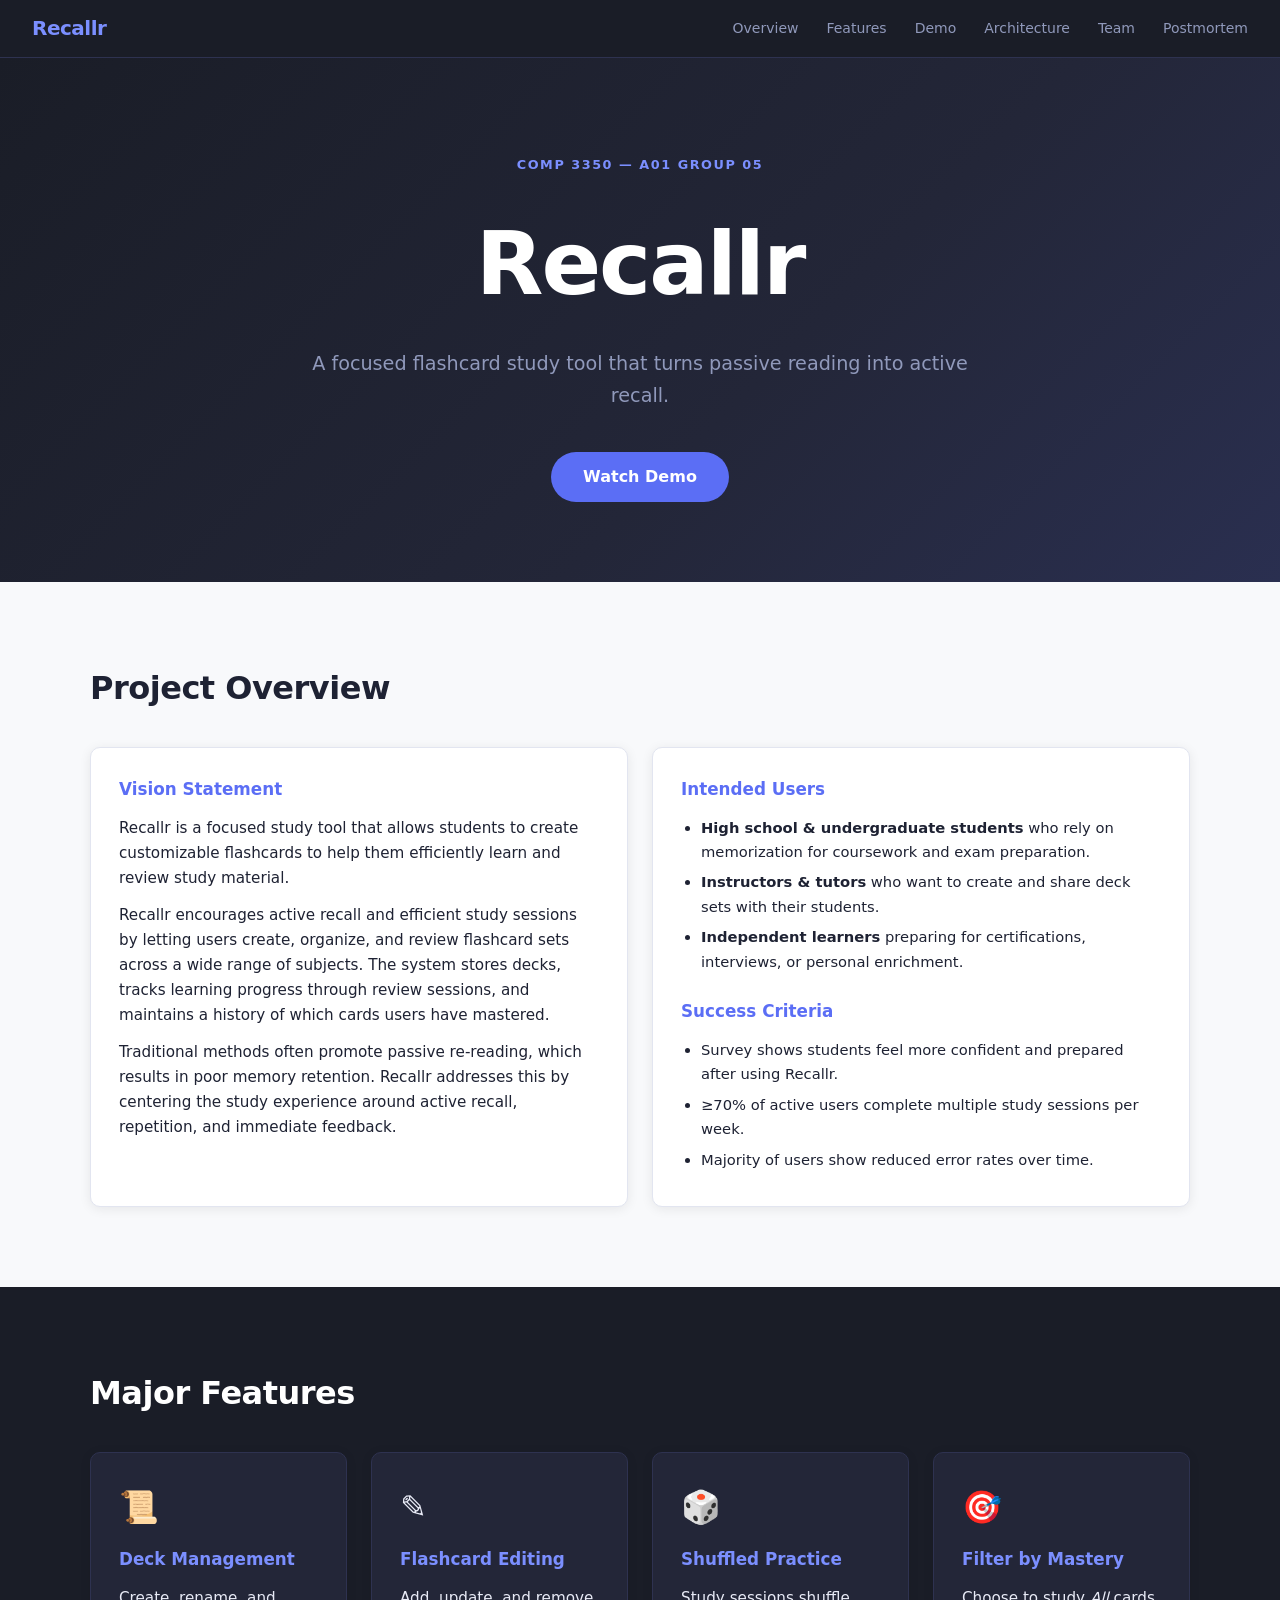
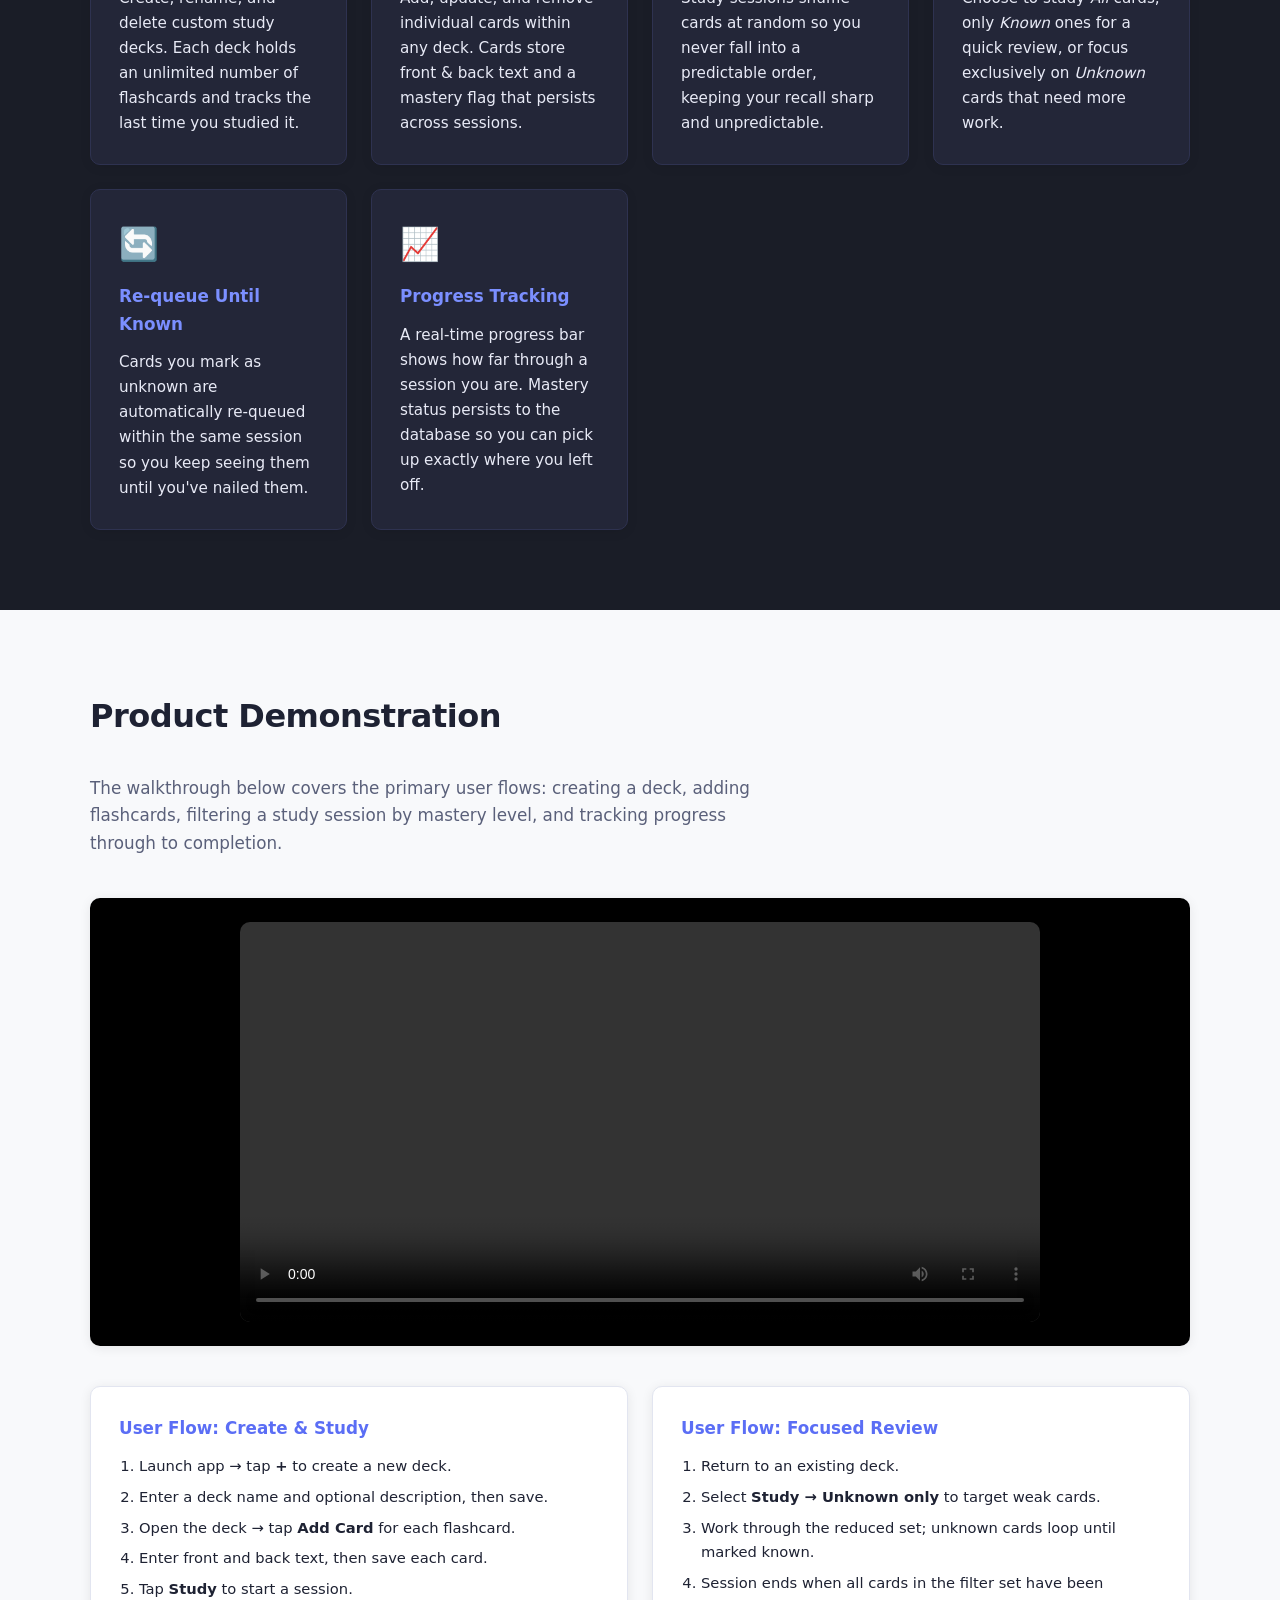
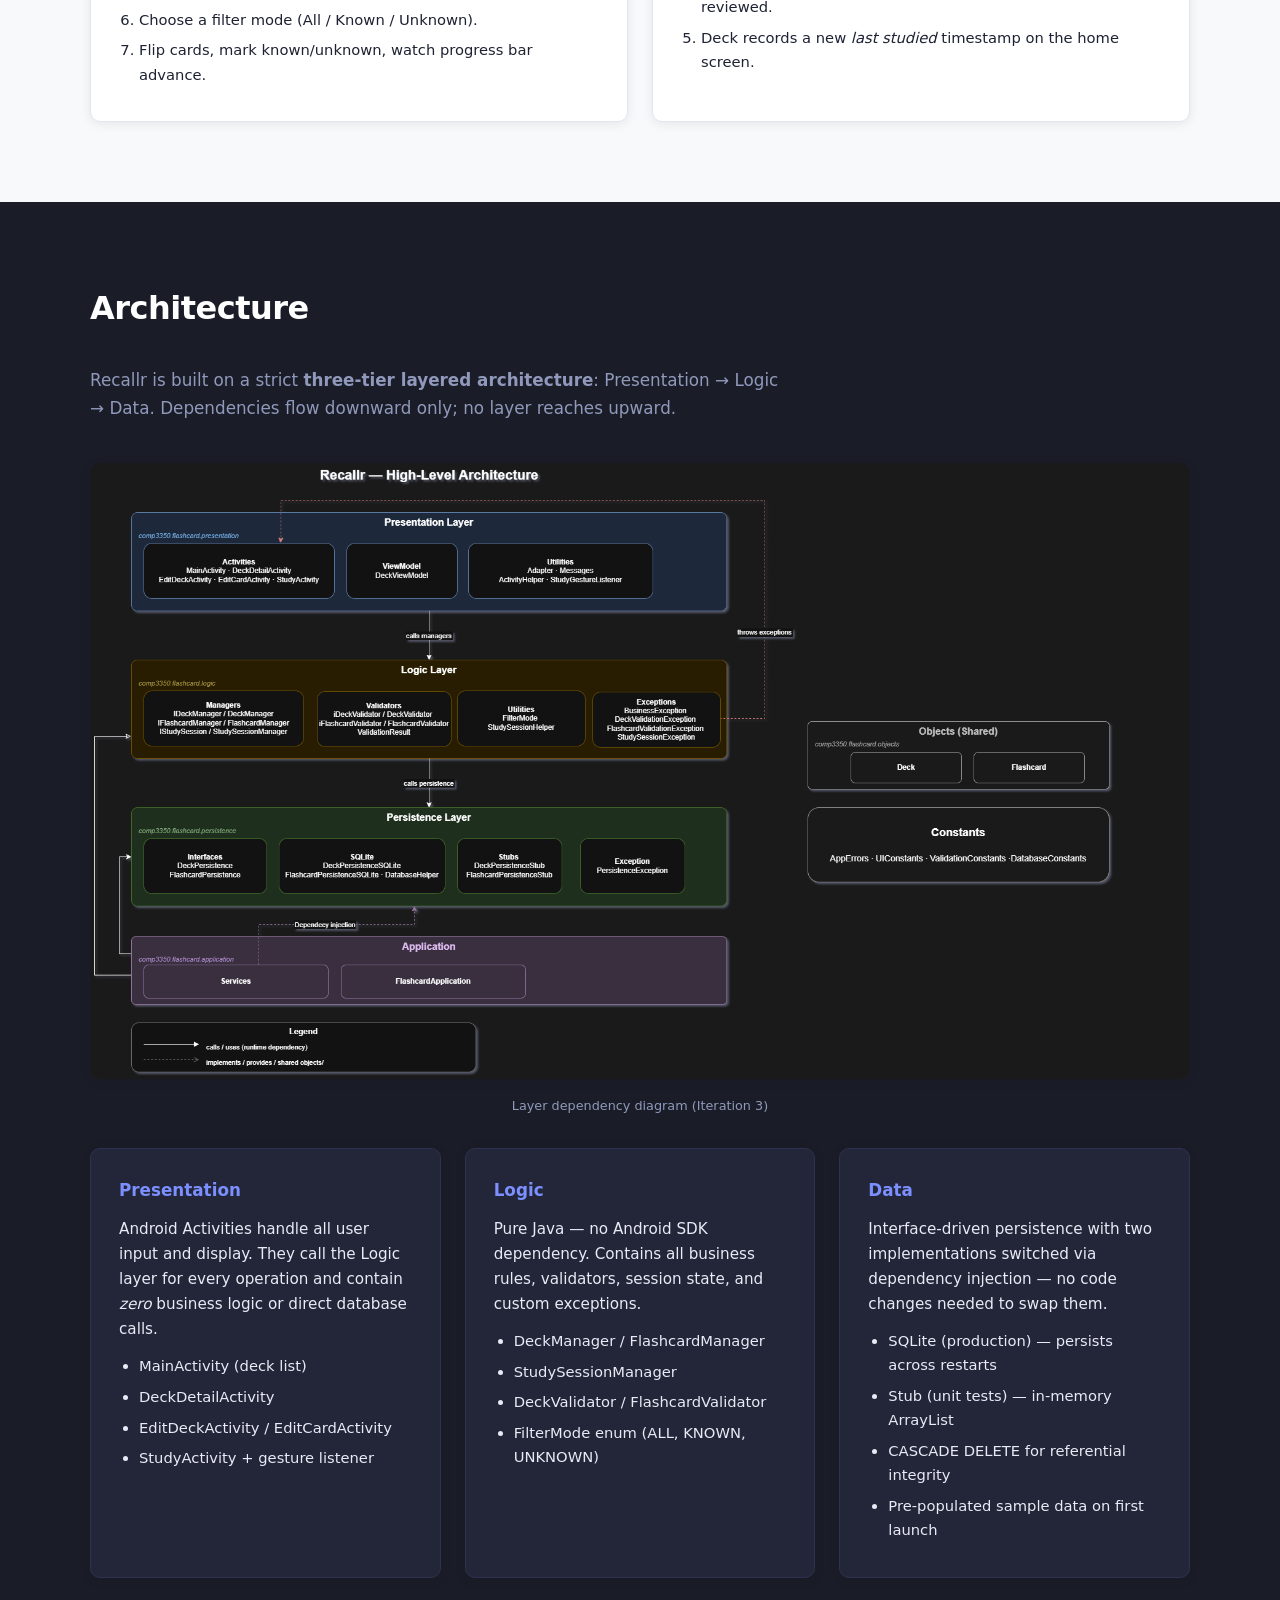
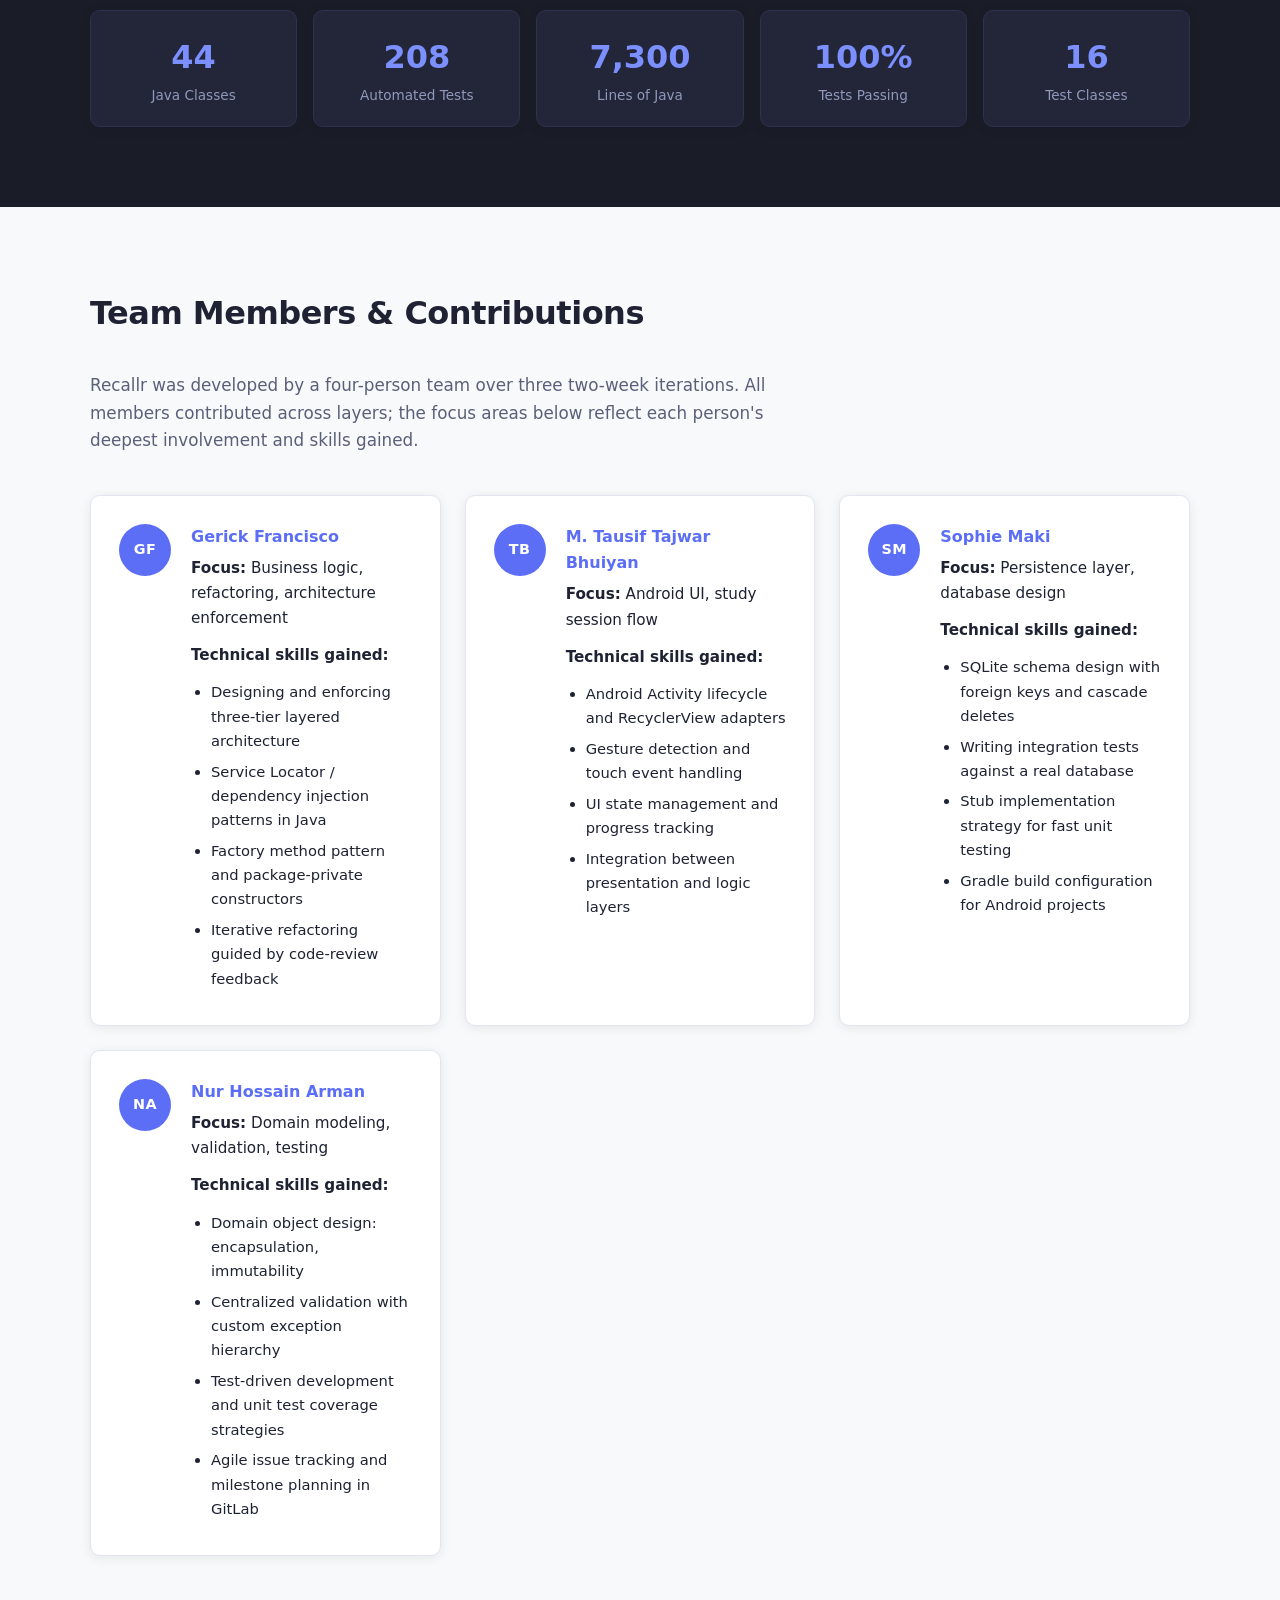
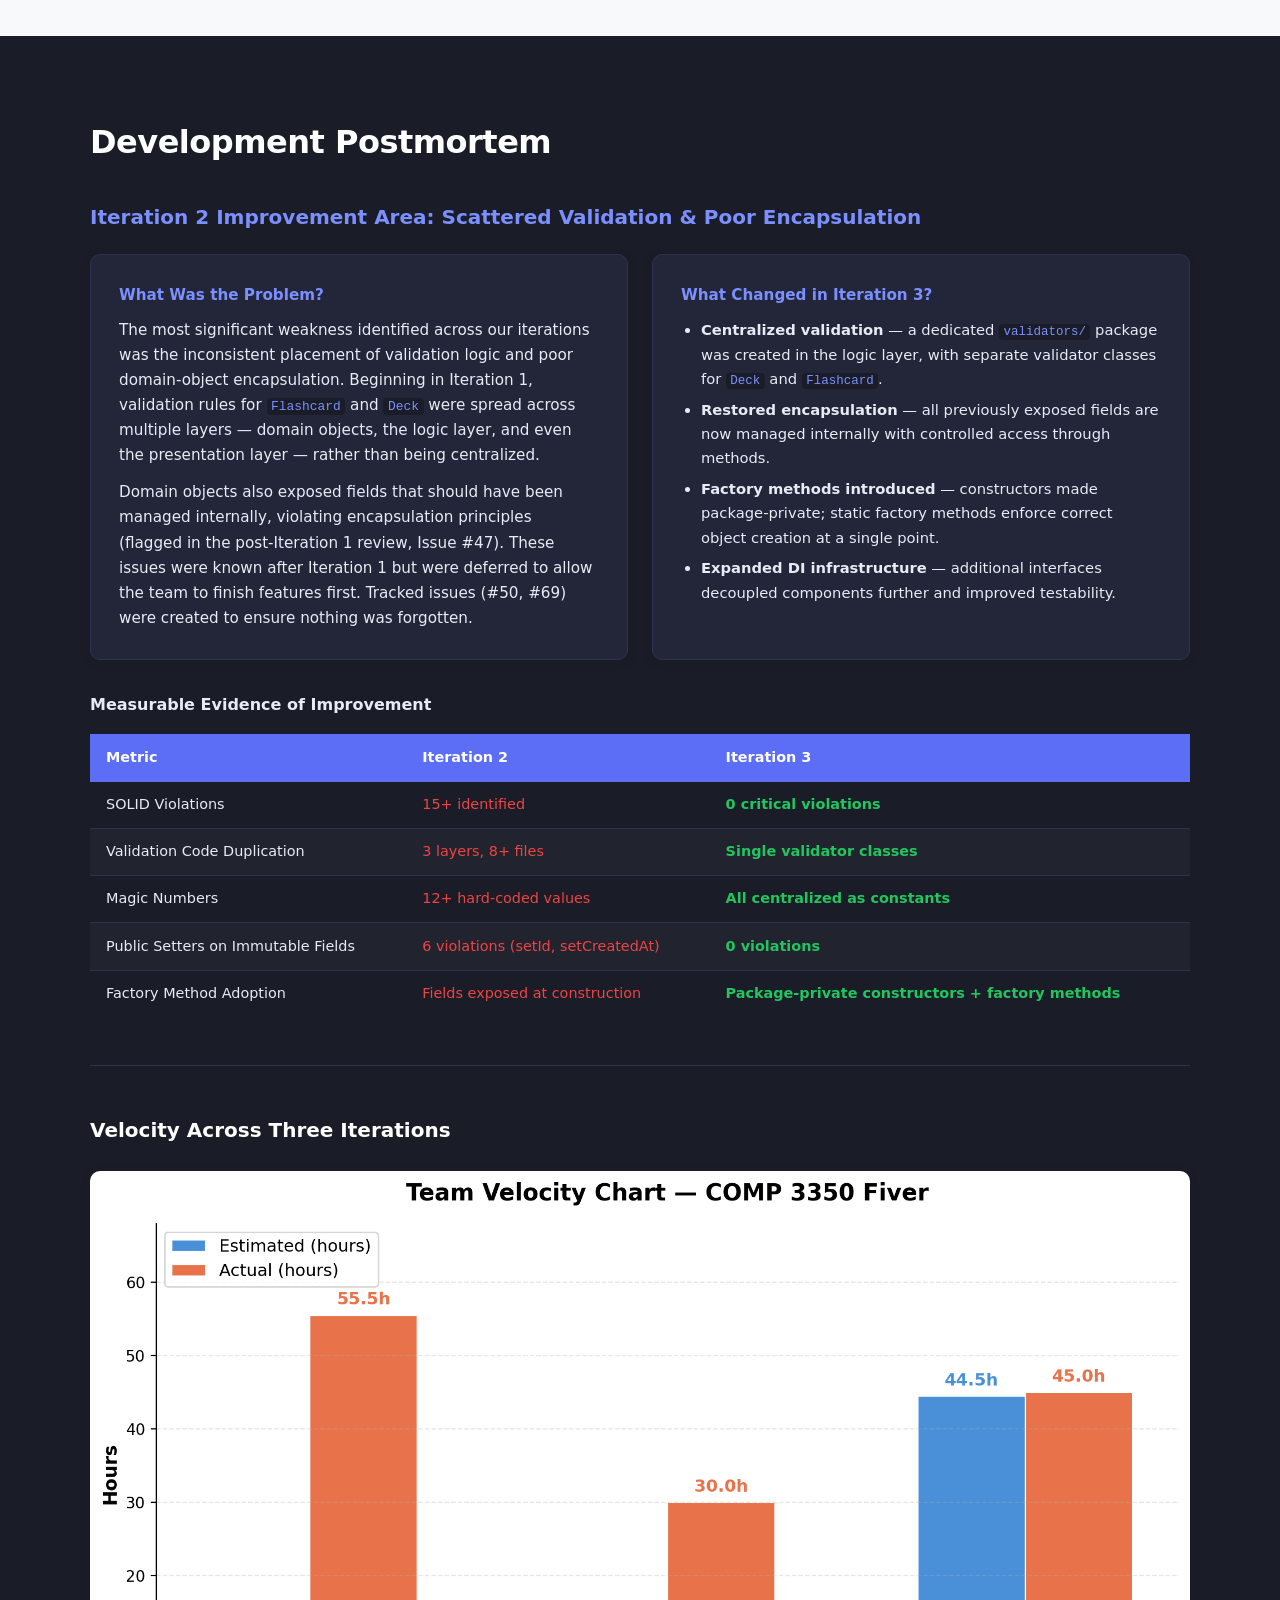
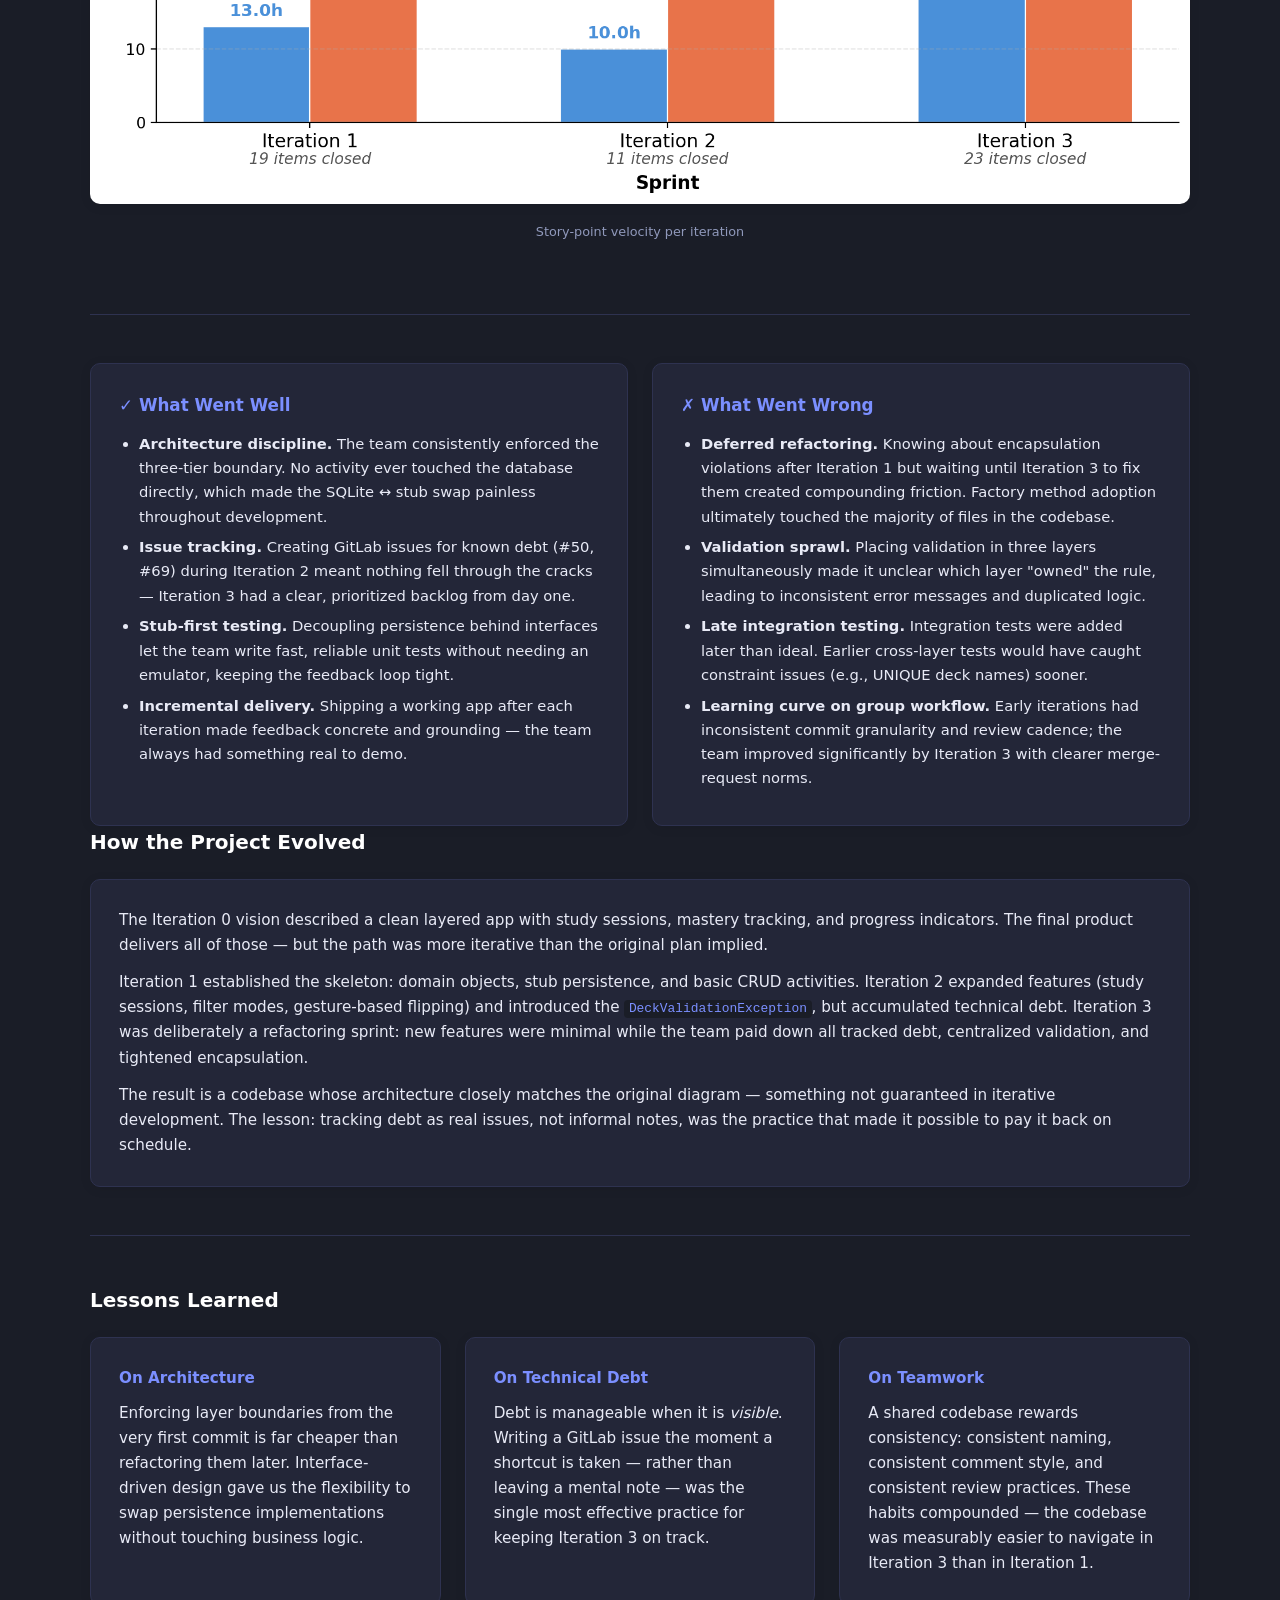
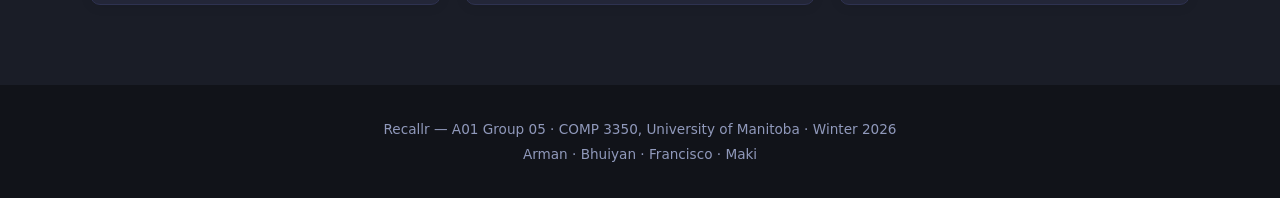
==== website/index.html @ 78853077 "added demo video" ====
<!DOCTYPE html>
<html lang="en">
<head>
  <meta charset="UTF-8" />
  <meta name="viewport" content="width=device-width, initial-scale=1.0" />
  <title>Recallr — Flashcard Study App</title>
  <link rel="stylesheet" href="style.css" />
</head>
<body>

  <!-- ─── Nav ────────────────────────────────────────────────── -->
  <nav class="nav">
    <span class="nav-logo">Recallr</span>
    <ul class="nav-links">
      <li><a href="#overview">Overview</a></li>
      <li><a href="#features">Features</a></li>
      <li><a href="#demo">Demo</a></li>
      <li><a href="#architecture">Architecture</a></li>
      <li><a href="#team">Team</a></li>
      <li><a href="#postmortem">Postmortem</a></li>
    </ul>
  </nav>

  <!-- ─── Hero ─────────────────────────────────────────────────── -->
  <header class="hero">
    <div class="hero-content">
      <p class="hero-tag">COMP 3350 &mdash; A01 Group 05</p>
      <h1>Recallr</h1>
      <p class="hero-sub">A focused flashcard study tool that turns passive reading into active recall.</p>
      <a href="#demo" class="btn">Watch Demo</a>
    </div>
  </header>

  <!-- ─── Overview ─────────────────────────────────────────────── -->
  <section id="overview" class="section section-light">
    <div class="container">
      <h2>Project Overview</h2>

      <div class="card-grid two-col">
        <div class="card">
          <h3>Vision Statement</h3>
          <p>
            Recallr is a focused study tool that allows students to create customizable
            flashcards to help them efficiently learn and review study material.
          </p>
          <p>
            Recallr encourages active recall and efficient study sessions by letting users
            create, organize, and review flashcard sets across a wide range of subjects.
            The system stores decks, tracks learning progress through review sessions, and
            maintains a history of which cards users have mastered.
          </p>
          <p>
            Traditional methods often promote passive re-reading, which results in poor
            memory retention. Recallr addresses this by centering the study experience
            around active recall, repetition, and immediate feedback.
          </p>
        </div>

        <div class="card">
          <h3>Intended Users</h3>
          <ul class="styled-list">
            <li>
              <strong>High school &amp; undergraduate students</strong> who rely on
              memorization for coursework and exam preparation.
            </li>
            <li>
              <strong>Instructors &amp; tutors</strong> who want to create and share
              deck sets with their students.
            </li>
            <li>
              <strong>Independent learners</strong> preparing for certifications,
              interviews, or personal enrichment.
            </li>
          </ul>
          <h3 style="margin-top:1.5rem;">Success Criteria</h3>
          <ul class="styled-list">
            <li>Survey shows students feel more confident and prepared after using Recallr.</li>
            <li>&ge;70% of active users complete multiple study sessions per week.</li>
            <li>Majority of users show reduced error rates over time.</li>
          </ul>
        </div>
      </div>
    </div>
  </section>

  <!-- ─── Features ─────────────────────────────────────────────── -->
  <section id="features" class="section section-dark">
    <div class="container">
      <h2>Major Features</h2>
      <div class="card-grid three-col">

        <div class="card">
          <div class="feature-icon">&#128220;</div>
          <h3>Deck Management</h3>
          <p>Create, rename, and delete custom study decks. Each deck holds an unlimited number of flashcards and tracks the last time you studied it.</p>
        </div>

        <div class="card">
          <div class="feature-icon">&#9998;</div>
          <h3>Flashcard Editing</h3>
          <p>Add, update, and remove individual cards within any deck. Cards store front &amp; back text and a mastery flag that persists across sessions.</p>
        </div>

        <div class="card">
          <div class="feature-icon">&#127922;</div>
          <h3>Shuffled Practice</h3>
          <p>Study sessions shuffle cards at random so you never fall into a predictable order, keeping your recall sharp and unpredictable.</p>
        </div>

        <div class="card">
          <div class="feature-icon">&#127919;</div>
          <h3>Filter by Mastery</h3>
          <p>Choose to study <em>All</em> cards, only <em>Known</em> ones for a quick review, or focus exclusively on <em>Unknown</em> cards that need more work.</p>
        </div>

        <div class="card">
          <div class="feature-icon">&#128260;</div>
          <h3>Re-queue Until Known</h3>
          <p>Cards you mark as unknown are automatically re-queued within the same session so you keep seeing them until you've nailed them.</p>
        </div>

        <div class="card">
          <div class="feature-icon">&#128200;</div>
          <h3>Progress Tracking</h3>
          <p>A real-time progress bar shows how far through a session you are. Mastery status persists to the database so you can pick up exactly where you left off.</p>
        </div>

      </div>
    </div>
  </section>

  <!-- ─── Demo ──────────────────────────────────────────────────── -->
  <section id="demo" class="section section-light">
    <div class="container">
      <h2>Product Demonstration</h2>
      <p class="section-intro">
        The walkthrough below covers the primary user flows: creating a deck, adding
        flashcards, filtering a study session by mastery level, and tracking progress
        through to completion.
      </p>

      <div class="demo-embed">
        <video controls width="100%" style="border-radius: 10px; max-width: 800px;">
          <source src="assets/demo.mov" type="video/mp4" />
          <p>Your browser doesn't support embedded video.
             <a href="assets/demo.mov">Download the demo video.</a>
          </p>
        </video>
      </div>

      <div class="card-grid two-col" style="margin-top: 2.5rem;">
        <div class="card">
          <h3>User Flow: Create &amp; Study</h3>
          <ol class="styled-list ordered">
            <li>Launch app &rarr; tap <strong>+</strong> to create a new deck.</li>
            <li>Enter a deck name and optional description, then save.</li>
            <li>Open the deck &rarr; tap <strong>Add Card</strong> for each flashcard.</li>
            <li>Enter front and back text, then save each card.</li>
            <li>Tap <strong>Study</strong> to start a session.</li>
            <li>Choose a filter mode (All / Known / Unknown).</li>
            <li>Flip cards, mark known/unknown, watch progress bar advance.</li>
          </ol>
        </div>
        <div class="card">
          <h3>User Flow: Focused Review</h3>
          <ol class="styled-list ordered">
            <li>Return to an existing deck.</li>
            <li>Select <strong>Study &rarr; Unknown only</strong> to target weak cards.</li>
            <li>Work through the reduced set; unknown cards loop until marked known.</li>
            <li>Session ends when all cards in the filter set have been reviewed.</li>
            <li>Deck records a new <em>last studied</em> timestamp on the home screen.</li>
          </ol>
        </div>
      </div>
    </div>
  </section>

  <!-- ─── Architecture ─────────────────────────────────────────── -->
  <section id="architecture" class="section section-dark">
    <div class="container">
      <h2>Architecture</h2>
      <p class="section-intro">
        Recallr is built on a strict <strong>three-tier layered architecture</strong>:
        Presentation &rarr; Logic &rarr; Data. Dependencies flow downward only; no layer
        reaches upward.
      </p>

      <div class="arch-diagram">
        <img src="../Documents/i3-diagram.png" alt="Layer dependency diagram for Iteration 3" />
        <p class="caption">Layer dependency diagram (Iteration 3)</p>
      </div>

      <div class="card-grid three-col" style="margin-top: 2rem;">
        <div class="card">
          <h3>Presentation</h3>
          <p>Android Activities handle all user input and display. They call the Logic layer for every operation and contain <em>zero</em> business logic or direct database calls.</p>
          <ul class="styled-list">
            <li>MainActivity (deck list)</li>
            <li>DeckDetailActivity</li>
            <li>EditDeckActivity / EditCardActivity</li>
            <li>StudyActivity + gesture listener</li>
          </ul>
        </div>
        <div class="card">
          <h3>Logic</h3>
          <p>Pure Java — no Android SDK dependency. Contains all business rules, validators, session state, and custom exceptions.</p>
          <ul class="styled-list">
            <li>DeckManager / FlashcardManager</li>
            <li>StudySessionManager</li>
            <li>DeckValidator / FlashcardValidator</li>
            <li>FilterMode enum (ALL, KNOWN, UNKNOWN)</li>
          </ul>
        </div>
        <div class="card">
          <h3>Data</h3>
          <p>Interface-driven persistence with two implementations switched via dependency injection — no code changes needed to swap them.</p>
          <ul class="styled-list">
            <li>SQLite (production) — persists across restarts</li>
            <li>Stub (unit tests) — in-memory ArrayList</li>
            <li>CASCADE DELETE for referential integrity</li>
            <li>Pre-populated sample data on first launch</li>
          </ul>
        </div>
      </div>

      <div class="card-grid" style="grid-template-columns: repeat(auto-fit, minmax(180px, 1fr)); margin-top: 2rem; gap: 1rem;">
        <div class="card" style="text-align:center; padding: 1.25rem;">
          <div style="font-size:2rem; font-weight:800; color:var(--accent-light);">44</div>
          <div style="font-size:.85rem; color:var(--text-muted-dark);">Java Classes</div>
        </div>
        <div class="card" style="text-align:center; padding: 1.25rem;">
          <div style="font-size:2rem; font-weight:800; color:var(--accent-light);">208</div>
          <div style="font-size:.85rem; color:var(--text-muted-dark);">Automated Tests</div>
        </div>
        <div class="card" style="text-align:center; padding: 1.25rem;">
          <div style="font-size:2rem; font-weight:800; color:var(--accent-light);">7,300</div>
          <div style="font-size:.85rem; color:var(--text-muted-dark);">Lines of Java</div>
        </div>
        <div class="card" style="text-align:center; padding: 1.25rem;">
          <div style="font-size:2rem; font-weight:800; color:var(--accent-light);">100%</div>
          <div style="font-size:.85rem; color:var(--text-muted-dark);">Tests Passing</div>
        </div>
        <div class="card" style="text-align:center; padding: 1.25rem;">
          <div style="font-size:2rem; font-weight:800; color:var(--accent-light);">16</div>
          <div style="font-size:.85rem; color:var(--text-muted-dark);">Test Classes</div>
        </div>
      </div>
    </div>
  </section>

  <!-- ─── Team ──────────────────────────────────────────────────── -->
  <section id="team" class="section section-light">
    <div class="container">
      <h2>Team Members &amp; Contributions</h2>
      <p class="section-intro">
        Recallr was developed by a four-person team over three two-week iterations.
        All members contributed across layers; the focus areas below reflect each
        person's deepest involvement and skills gained.
      </p>

      <div class="card-grid two-col">

        <div class="card team-card">
          <div class="team-avatar">GF</div>
          <div class="team-info">
            <h3>Gerick Francisco</h3>
            <p><strong>Focus:</strong> Business logic, refactoring, architecture enforcement</p>
            <p><strong>Technical skills gained:</strong></p>
            <ul class="styled-list">
              <li>Designing and enforcing three-tier layered architecture</li>
              <li>Service Locator / dependency injection patterns in Java</li>
              <li>Factory method pattern and package-private constructors</li>
              <li>Iterative refactoring guided by code-review feedback</li>
            </ul>
          </div>
        </div>

        <div class="card team-card">
          <div class="team-avatar">TB</div>
          <div class="team-info">
            <h3>M. Tausif Tajwar Bhuiyan</h3>
            <p><strong>Focus:</strong> Android UI, study session flow</p>
            <p><strong>Technical skills gained:</strong></p>
            <ul class="styled-list">
              <li>Android Activity lifecycle and RecyclerView adapters</li>
              <li>Gesture detection and touch event handling</li>
              <li>UI state management and progress tracking</li>
              <li>Integration between presentation and logic layers</li>
            </ul>
          </div>
        </div>

        <div class="card team-card">
          <div class="team-avatar">SM</div>
          <div class="team-info">
            <h3>Sophie Maki</h3>
            <p><strong>Focus:</strong> Persistence layer, database design</p>
            <p><strong>Technical skills gained:</strong></p>
            <ul class="styled-list">
              <li>SQLite schema design with foreign keys and cascade deletes</li>
              <li>Writing integration tests against a real database</li>
              <li>Stub implementation strategy for fast unit testing</li>
              <li>Gradle build configuration for Android projects</li>
            </ul>
          </div>
        </div>

        <div class="card team-card">
          <div class="team-avatar">NA</div>
          <div class="team-info">
            <h3>Nur Hossain Arman</h3>
            <p><strong>Focus:</strong> Domain modeling, validation, testing</p>
            <p><strong>Technical skills gained:</strong></p>
            <ul class="styled-list">
              <li>Domain object design: encapsulation, immutability</li>
              <li>Centralized validation with custom exception hierarchy</li>
              <li>Test-driven development and unit test coverage strategies</li>
              <li>Agile issue tracking and milestone planning in GitLab</li>
            </ul>
          </div>
        </div>

      </div>
    </div>
  </section>

  <!-- ─── Postmortem ────────────────────────────────────────────── -->
  <section id="postmortem" class="section section-dark">
    <div class="container">
      <h2>Development Postmortem</h2>

      <!-- Improvement area from I2 retrospective -->
      <div class="postmortem-block">
        <h3 class="pm-heading accent">Iteration 2 Improvement Area: Scattered Validation &amp; Poor Encapsulation</h3>

        <div class="card-grid two-col">
          <div class="card">
            <h4>What Was the Problem?</h4>
            <p>
              The most significant weakness identified across our iterations was the
              inconsistent placement of validation logic and poor domain-object encapsulation.
              Beginning in Iteration 1, validation rules for <code>Flashcard</code> and
              <code>Deck</code> were spread across multiple layers — domain objects, the logic
              layer, and even the presentation layer — rather than being centralized.
            </p>
            <p>
              Domain objects also exposed fields that should have been managed internally,
              violating encapsulation principles (flagged in the post-Iteration 1 review, Issue&nbsp;#47).
              These issues were known after Iteration 1 but were deferred to allow the team to
              finish features first. Tracked issues (#50, #69) were created to ensure nothing
              was forgotten.
            </p>
          </div>
          <div class="card">
            <h4>What Changed in Iteration 3?</h4>
            <ul class="styled-list">
              <li><strong>Centralized validation</strong> — a dedicated <code>validators/</code> package was created in the logic layer, with separate validator classes for <code>Deck</code> and <code>Flashcard</code>.</li>
              <li><strong>Restored encapsulation</strong> — all previously exposed fields are now managed internally with controlled access through methods.</li>
              <li><strong>Factory methods introduced</strong> — constructors made package-private; static factory methods enforce correct object creation at a single point.</li>
              <li><strong>Expanded DI infrastructure</strong> — additional interfaces decoupled components further and improved testability.</li>
            </ul>
          </div>
        </div>

        <h4 style="margin-top: 2rem;">Measurable Evidence of Improvement</h4>
        <div class="metrics-table-wrap">
          <table class="metrics-table">
            <thead>
              <tr>
                <th>Metric</th>
                <th>Iteration 2</th>
                <th>Iteration 3</th>
              </tr>
            </thead>
            <tbody>
              <tr>
                <td>SOLID Violations</td>
                <td class="bad">15+ identified</td>
                <td class="good">0 critical violations</td>
              </tr>
              <tr>
                <td>Validation Code Duplication</td>
                <td class="bad">3 layers, 8+ files</td>
                <td class="good">Single validator classes</td>
              </tr>
              <tr>
                <td>Magic Numbers</td>
                <td class="bad">12+ hard-coded values</td>
                <td class="good">All centralized as constants</td>
              </tr>
              <tr>
                <td>Public Setters on Immutable Fields</td>
                <td class="bad">6 violations (setId, setCreatedAt)</td>
                <td class="good">0 violations</td>
              </tr>
              <tr>
                <td>Factory Method Adoption</td>
                <td class="bad">Fields exposed at construction</td>
                <td class="good">Package-private constructors + factory methods</td>
              </tr>
            </tbody>
          </table>
        </div>
      </div>

      <!-- Velocity chart -->
      <div class="postmortem-block">
        <h3 class="pm-heading">Velocity Across Three Iterations</h3>
        <div class="arch-diagram">
          <img src="../Documents/velocity_chart.png" alt="Velocity chart across three iterations" />
          <p class="caption">Story-point velocity per iteration</p>
        </div>
      </div>

      <!-- What went well / wrong -->
      <div class="card-grid two-col" style="margin-top: 2rem;">
        <div class="card">
          <h3>&#10003; What Went Well</h3>
          <ul class="styled-list">
            <li><strong>Architecture discipline.</strong> The team consistently enforced the three-tier boundary. No activity ever touched the database directly, which made the SQLite ↔ stub swap painless throughout development.</li>
            <li><strong>Issue tracking.</strong> Creating GitLab issues for known debt (#50, #69) during Iteration 2 meant nothing fell through the cracks — Iteration 3 had a clear, prioritized backlog from day one.</li>
            <li><strong>Stub-first testing.</strong> Decoupling persistence behind interfaces let the team write fast, reliable unit tests without needing an emulator, keeping the feedback loop tight.</li>
            <li><strong>Incremental delivery.</strong> Shipping a working app after each iteration made feedback concrete and grounding — the team always had something real to demo.</li>
          </ul>
        </div>
        <div class="card">
          <h3>&#10007; What Went Wrong</h3>
          <ul class="styled-list">
            <li><strong>Deferred refactoring.</strong> Knowing about encapsulation violations after Iteration 1 but waiting until Iteration 3 to fix them created compounding friction. Factory method adoption ultimately touched the majority of files in the codebase.</li>
            <li><strong>Validation sprawl.</strong> Placing validation in three layers simultaneously made it unclear which layer "owned" the rule, leading to inconsistent error messages and duplicated logic.</li>
            <li><strong>Late integration testing.</strong> Integration tests were added later than ideal. Earlier cross-layer tests would have caught constraint issues (e.g., UNIQUE deck names) sooner.</li>
            <li><strong>Learning curve on group workflow.</strong> Early iterations had inconsistent commit granularity and review cadence; the team improved significantly by Iteration 3 with clearer merge-request norms.</li>
          </ul>
        </div>
      </div>

      <!-- Architecture evolution -->
      <div class="postmortem-block">
        <h3 class="pm-heading">How the Project Evolved</h3>
        <div class="card">
          <p>
            The Iteration 0 vision described a clean layered app with study sessions, mastery
            tracking, and progress indicators. The final product delivers all of those — but the
            path was more iterative than the original plan implied.
          </p>
          <p>
            Iteration 1 established the skeleton: domain objects, stub persistence, and basic
            CRUD activities. Iteration 2 expanded features (study sessions, filter modes,
            gesture-based flipping) and introduced the <code>DeckValidationException</code>, but
            accumulated technical debt. Iteration 3 was deliberately a refactoring sprint: new
            features were minimal while the team paid down all tracked debt, centralized
            validation, and tightened encapsulation.
          </p>
          <p>
            The result is a codebase whose architecture closely matches the original diagram —
            something not guaranteed in iterative development. The lesson: tracking debt as
            real issues, not informal notes, was the practice that made it possible to pay it
            back on schedule.
          </p>
        </div>
      </div>

      <!-- Lessons learned -->
      <div class="postmortem-block">
        <h3 class="pm-heading">Lessons Learned</h3>
        <div class="card-grid three-col">
          <div class="card">
            <h4>On Architecture</h4>
            <p>Enforcing layer boundaries from the very first commit is far cheaper than refactoring them later. Interface-driven design gave us the flexibility to swap persistence implementations without touching business logic.</p>
          </div>
          <div class="card">
            <h4>On Technical Debt</h4>
            <p>Debt is manageable when it is <em>visible</em>. Writing a GitLab issue the moment a shortcut is taken — rather than leaving a mental note — was the single most effective practice for keeping Iteration 3 on track.</p>
          </div>
          <div class="card">
            <h4>On Teamwork</h4>
            <p>A shared codebase rewards consistency: consistent naming, consistent comment style, and consistent review practices. These habits compounded — the codebase was measurably easier to navigate in Iteration 3 than in Iteration 1.</p>
          </div>
        </div>
      </div>

    </div>
  </section>

  <!-- ─── Footer ─────────────────────────────────────────────────── -->
  <footer class="footer">
    <p>Recallr &mdash; A01 Group 05 &middot; COMP 3350, University of Manitoba &middot; Winter 2026</p>
    <p>Arman &middot; Bhuiyan &middot; Francisco &middot; Maki</p>
  </footer>

</body>
</html>
---- website/style.css ----
*, *::before, *::after { box-sizing: border-box; margin: 0; padding: 0; }

:root {
  --bg: #f8f9fb;
  --bg-dark: #1a1d27;
  --bg-dark2: #232638;
  --accent: #5b6ef5;
  --accent-light: #7b8fff;
  --text: #1e2233;
  --text-muted: #5a607a;
  --text-on-dark: #e8eaf6;
  --text-muted-dark: #9099bb;
  --green: #22c55e;
  --red: #ef4444;
  --border: #e2e5f0;
  --border-dark: #2e3250;
}

html { scroll-behavior: smooth; }

body {
  font-family: 'Segoe UI', system-ui, -apple-system, sans-serif;
  color: var(--text);
  background: var(--bg);
  line-height: 1.65;
  font-size: 16px;
}

/* nav */
.nav {
  position: sticky;
  top: 0;
  z-index: 100;
  display: flex;
  align-items: center;
  justify-content: space-between;
  padding: .75rem 2rem;
  background: var(--bg-dark);
  border-bottom: 1px solid var(--border-dark);
}

.nav-logo {
  font-size: 1.25rem;
  font-weight: 700;
  color: var(--accent-light);
  letter-spacing: -.5px;
}

.nav-links {
  list-style: none;
  display: flex;
  gap: 1.75rem;
}

.nav-links a {
  color: var(--text-muted-dark);
  text-decoration: none;
  font-size: .875rem;
  font-weight: 500;
  transition: color .15s;
}
.nav-links a:hover { color: var(--accent-light); }

/* hero */
.hero {
  background: linear-gradient(135deg, #1a1d27 0%, #232638 60%, #2a2f50 100%);
  color: var(--text-on-dark);
  padding: 6rem 2rem 5rem;
  text-align: center;
}

.hero-content { max-width: 700px; margin: 0 auto; }

.hero-tag {
  font-size: .8rem;
  font-weight: 600;
  letter-spacing: .12em;
  text-transform: uppercase;
  color: var(--accent-light);
  margin-bottom: 1rem;
}

.hero h1 {
  font-size: clamp(3rem, 8vw, 5.5rem);
  font-weight: 800;
  letter-spacing: -2px;
  color: #fff;
  margin-bottom: .75rem;
}

.hero-sub {
  font-size: 1.2rem;
  color: var(--text-muted-dark);
  margin-bottom: 2.5rem;
}

.btn {
  display: inline-block;
  padding: .75rem 2rem;
  background: var(--accent);
  color: #fff;
  border-radius: 50px;
  font-weight: 600;
  text-decoration: none;
  transition: background .15s, transform .1s;
}
.btn:hover { background: var(--accent-light); transform: translateY(-1px); }

/* sections */
.section { padding: 5rem 2rem; }
.section-light { background: var(--bg); color: var(--text); }
.section-dark { background: var(--bg-dark); color: var(--text-on-dark); }

.section-dark .card {
  background: var(--bg-dark2);
  border-color: var(--border-dark);
  color: var(--text-on-dark);
}
.section-dark .card h3,
.section-dark .card h4 { color: var(--accent-light); }
.section-dark .styled-list li { color: var(--text-on-dark); }
.section-dark code { background: #1a1d27; color: var(--accent-light); }

.container { max-width: 1100px; margin: 0 auto; }

h2 {
  font-size: 2rem;
  font-weight: 700;
  margin-bottom: 2rem;
  letter-spacing: -.5px;
}
.section-dark h2 { color: #fff; }

.section-intro {
  max-width: 700px;
  color: var(--text-muted);
  margin-bottom: 2.5rem;
  font-size: 1.05rem;
}
.section-dark .section-intro { color: var(--text-muted-dark); }

/* cards */
.card-grid { display: grid; gap: 1.5rem; }
.two-col { grid-template-columns: repeat(auto-fit, minmax(300px, 1fr)); }
.three-col { grid-template-columns: repeat(auto-fit, minmax(240px, 1fr)); }

.card {
  background: #fff;
  border: 1px solid var(--border);
  border-radius: 10px;
  padding: 1.75rem;
  box-shadow: 0 2px 12px rgba(0,0,0,.08);
}

.card h3 {
  font-size: 1.05rem;
  font-weight: 600;
  color: var(--accent);
  margin-bottom: .75rem;
}

.card h4 {
  font-size: .95rem;
  font-weight: 600;
  color: var(--text-muted);
  margin-bottom: .6rem;
}

.card p { margin-bottom: .75rem; font-size: .95rem; }
.card p:last-child { margin-bottom: 0; }

.feature-icon { font-size: 2rem; margin-bottom: .75rem; }

/* lists */
.styled-list { padding-left: 1.25rem; }
.styled-list li { margin-bottom: .4rem; font-size: .92rem; }
.styled-list.ordered { list-style: decimal; }

.demo-embed {
  display: flex;
  justify-content: center;
  background: #000;
  border-radius: 10px;
  padding: 1.5rem;
  box-shadow: 0 2px 12px rgba(0,0,0,.08);
}

/* arch diagram */
.arch-diagram { text-align: center; margin: 1.5rem 0; }
.arch-diagram img {
  max-width: 100%;
  border-radius: 10px;
  box-shadow: 0 2px 12px rgba(0,0,0,.08);
}
.caption { font-size: .8rem; color: var(--text-muted-dark); margin-top: .5rem; }

/* team */
.team-card { display: flex; gap: 1.25rem; align-items: flex-start; }

.team-avatar {
  flex-shrink: 0;
  width: 52px;
  height: 52px;
  border-radius: 50%;
  background: var(--accent);
  color: #fff;
  font-weight: 700;
  font-size: .9rem;
  display: flex;
  align-items: center;
  justify-content: center;
  letter-spacing: .5px;
}

.team-info h3 {
  font-size: 1rem;
  font-weight: 700;
  color: var(--accent);
  margin-bottom: .35rem;
}

.team-growth {
  font-size: .88rem;
  color: var(--text-muted);
  border-left: 2px solid var(--border);
  padding-left: .75rem;
  margin-top: .5rem;
}

.section-dark .team-growth {
  color: var(--text-muted-dark);
  border-left-color: var(--border-dark);
}

/* postmortem */
.postmortem-block {
  margin-bottom: 3rem;
  padding-bottom: 3rem;
  border-bottom: 1px solid var(--border-dark);
}
.postmortem-block:last-child { border-bottom: none; margin-bottom: 0; padding-bottom: 0; }

.pm-heading {
  font-size: 1.25rem;
  font-weight: 700;
  color: #fff;
  margin-bottom: 1.25rem;
}
.pm-heading.accent { color: var(--accent-light); }

/* metrics table */
.metrics-table-wrap { overflow-x: auto; margin-top: 1rem; }

.metrics-table {
  width: 100%;
  border-collapse: collapse;
  font-size: .9rem;
}

.metrics-table th {
  background: var(--accent);
  color: #fff;
  padding: .75rem 1rem;
  text-align: left;
  font-weight: 600;
}

.metrics-table td {
  padding: .7rem 1rem;
  border-bottom: 1px solid var(--border-dark);
  color: var(--text-on-dark);
}

.metrics-table tr:last-child td { border-bottom: none; }
.metrics-table tr:nth-child(even) td { background: rgba(255,255,255,.03); }
.metrics-table td.good { color: var(--green); font-weight: 600; }
.metrics-table td.bad { color: var(--red); }

code {
  font-family: 'Fira Code', 'Cascadia Code', monospace;
  font-size: .85em;
  background: #f0f2ff;
  color: var(--accent);
  padding: .1em .35em;
  border-radius: 4px;
}

.footer {
  background: #111319;
  color: var(--text-muted-dark);
  text-align: center;
  padding: 2rem;
  font-size: .85rem;
  line-height: 1.8;
}

@media (max-width: 640px) {
  .nav-links { display: none; }
  .hero { padding: 4rem 1.25rem 3rem; }
  .section { padding: 3rem 1.25rem; }
  .team-card { flex-direction: column; }
}
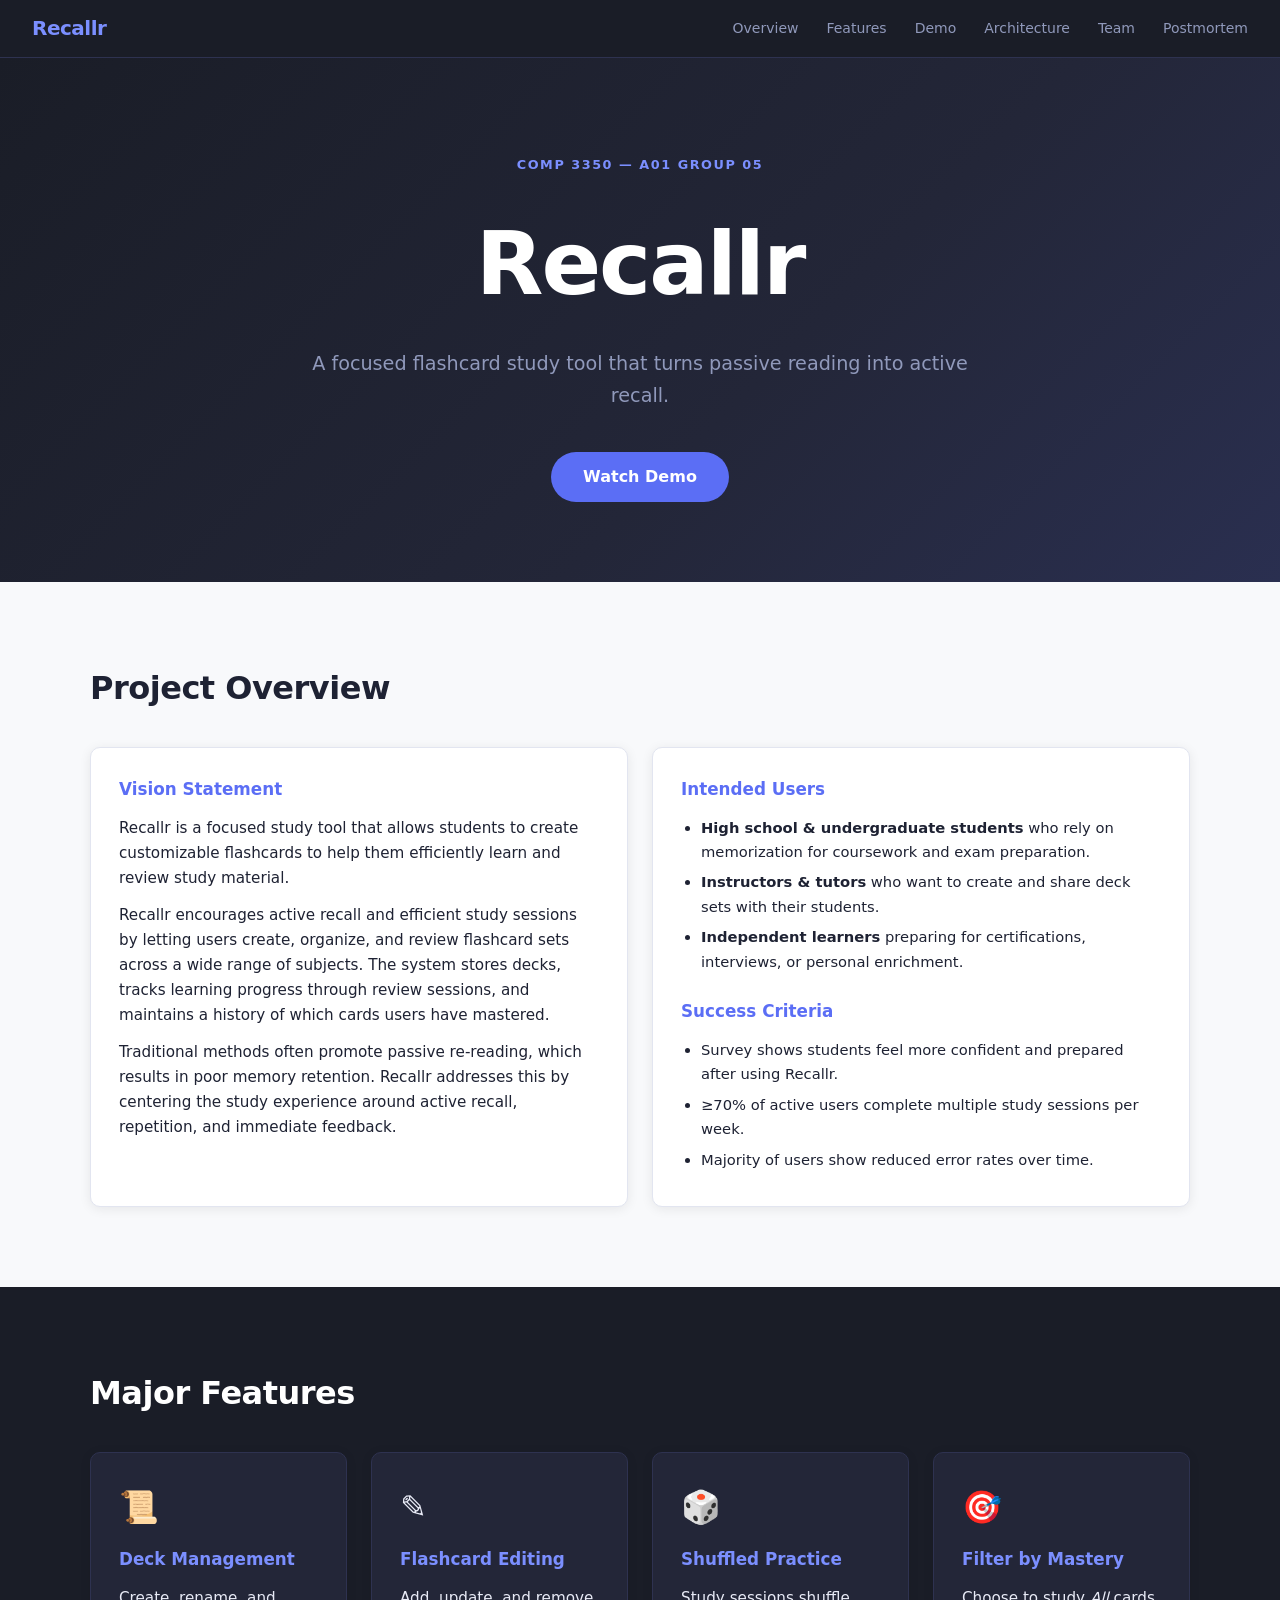
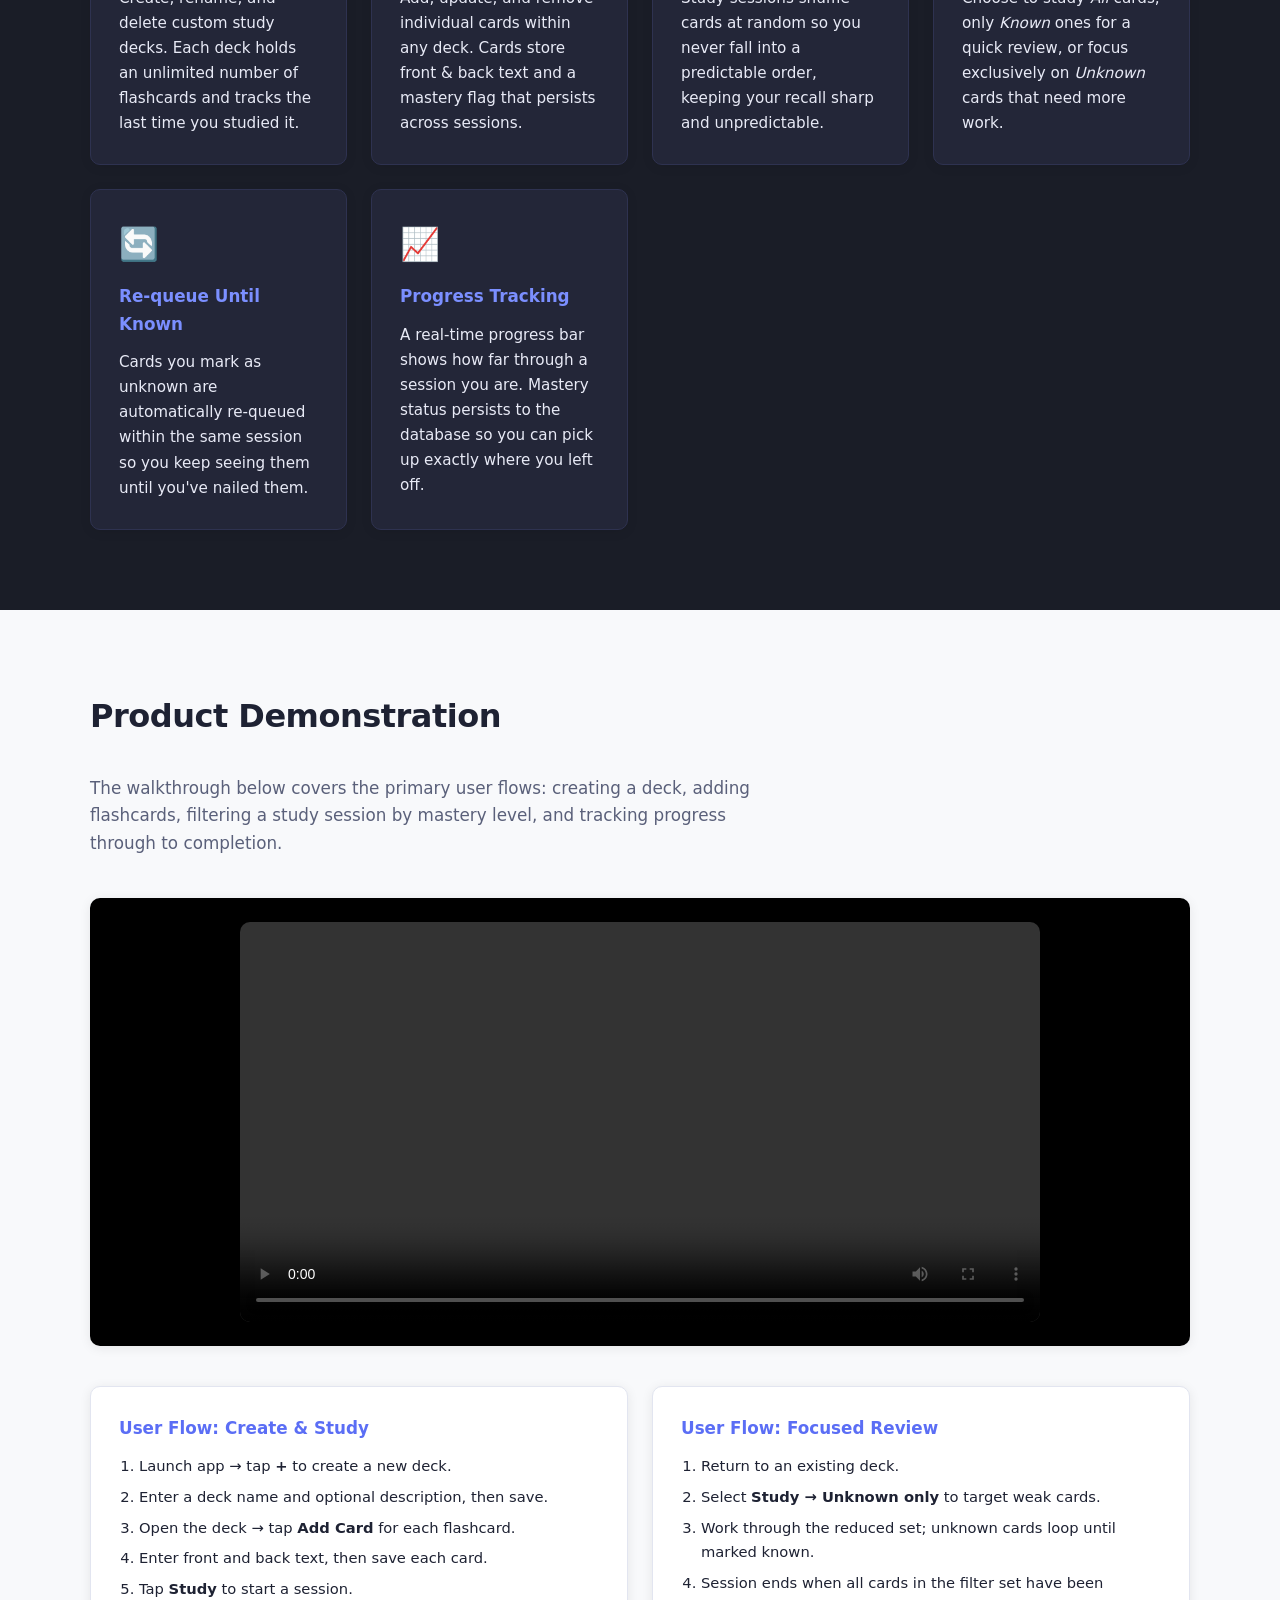
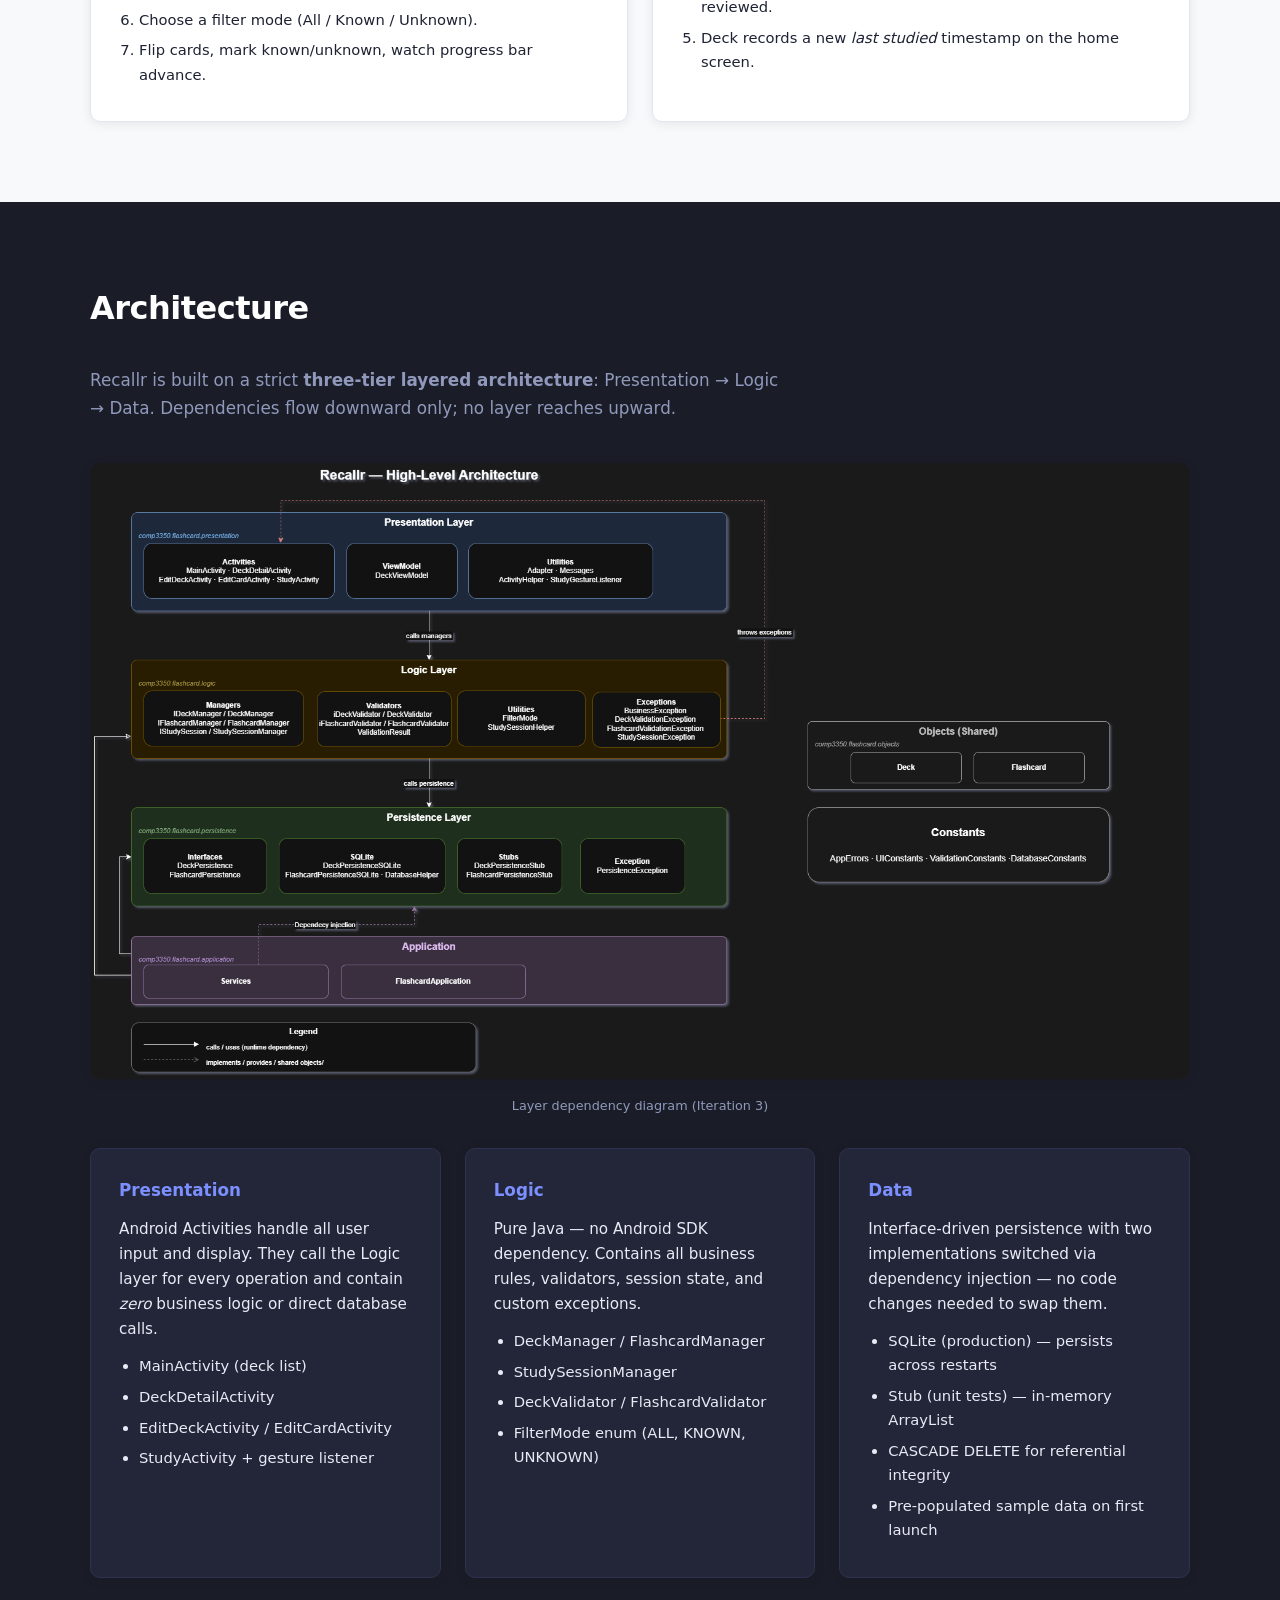
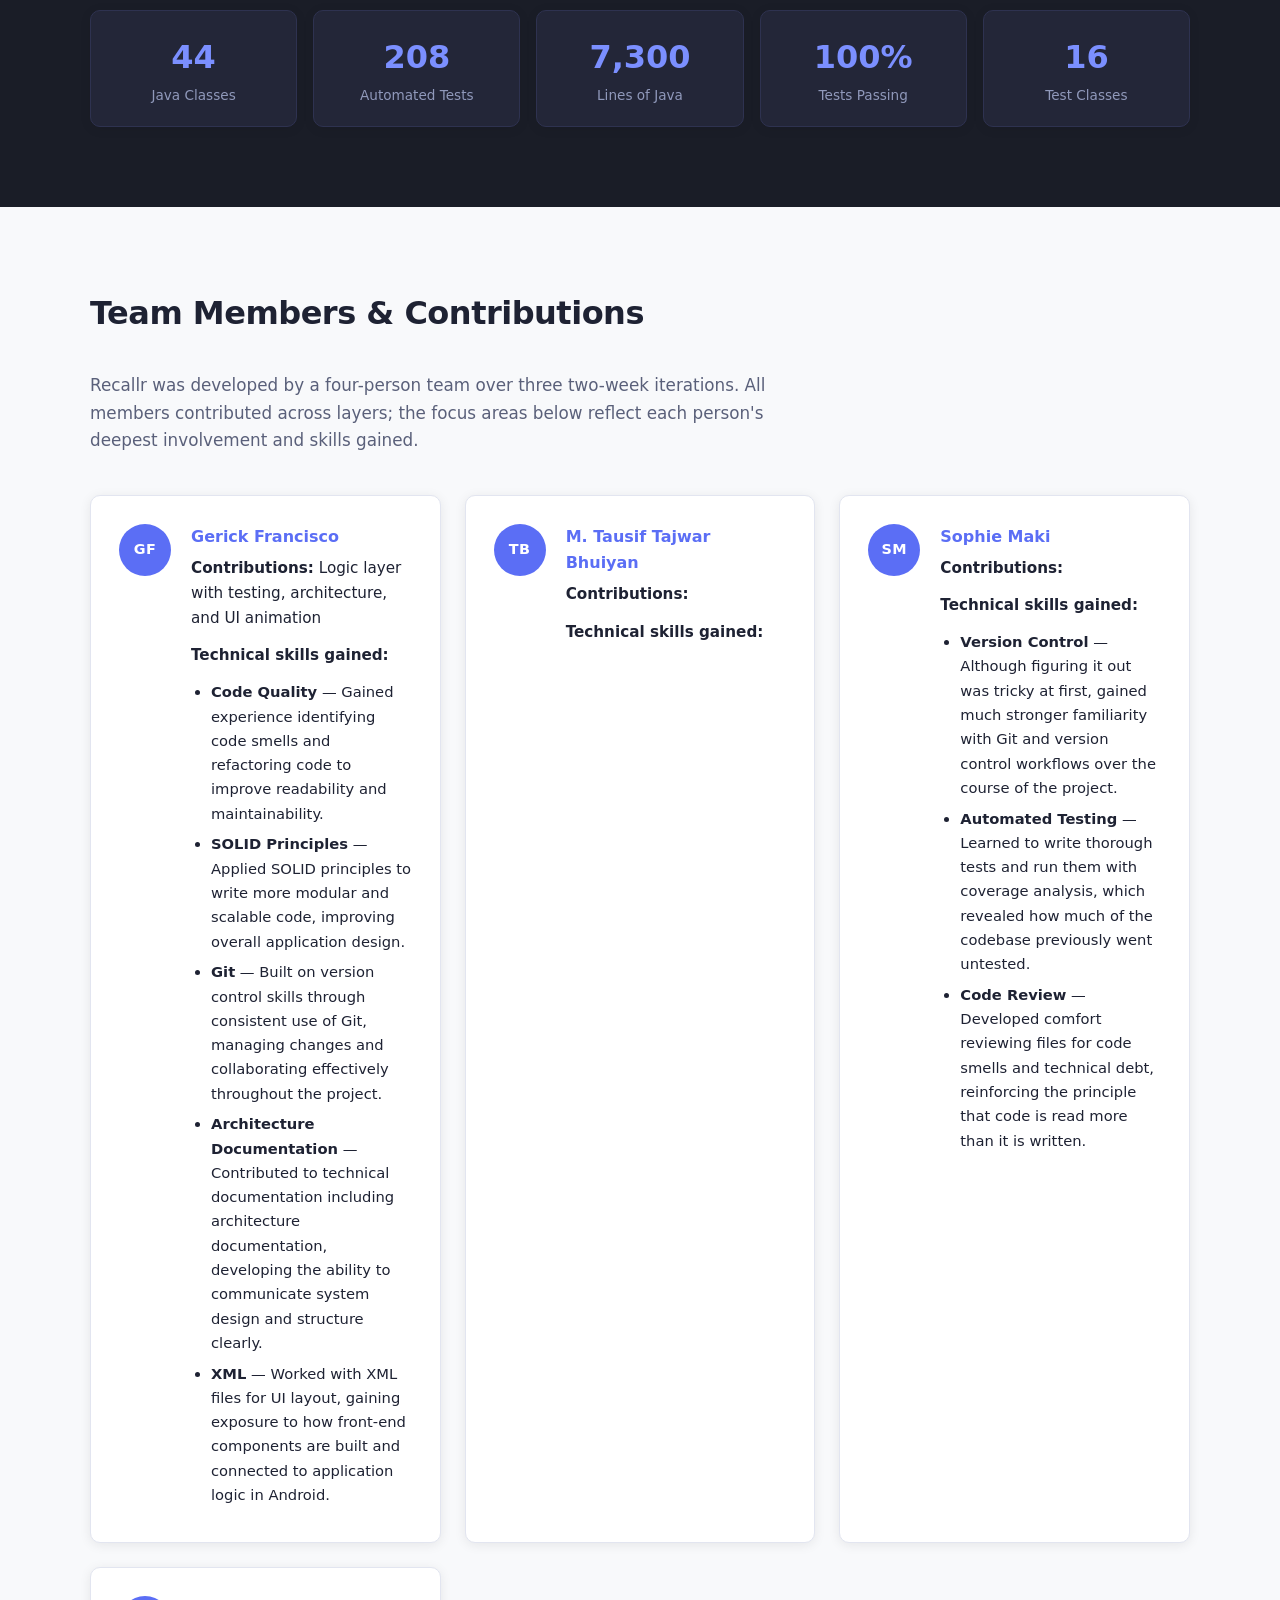
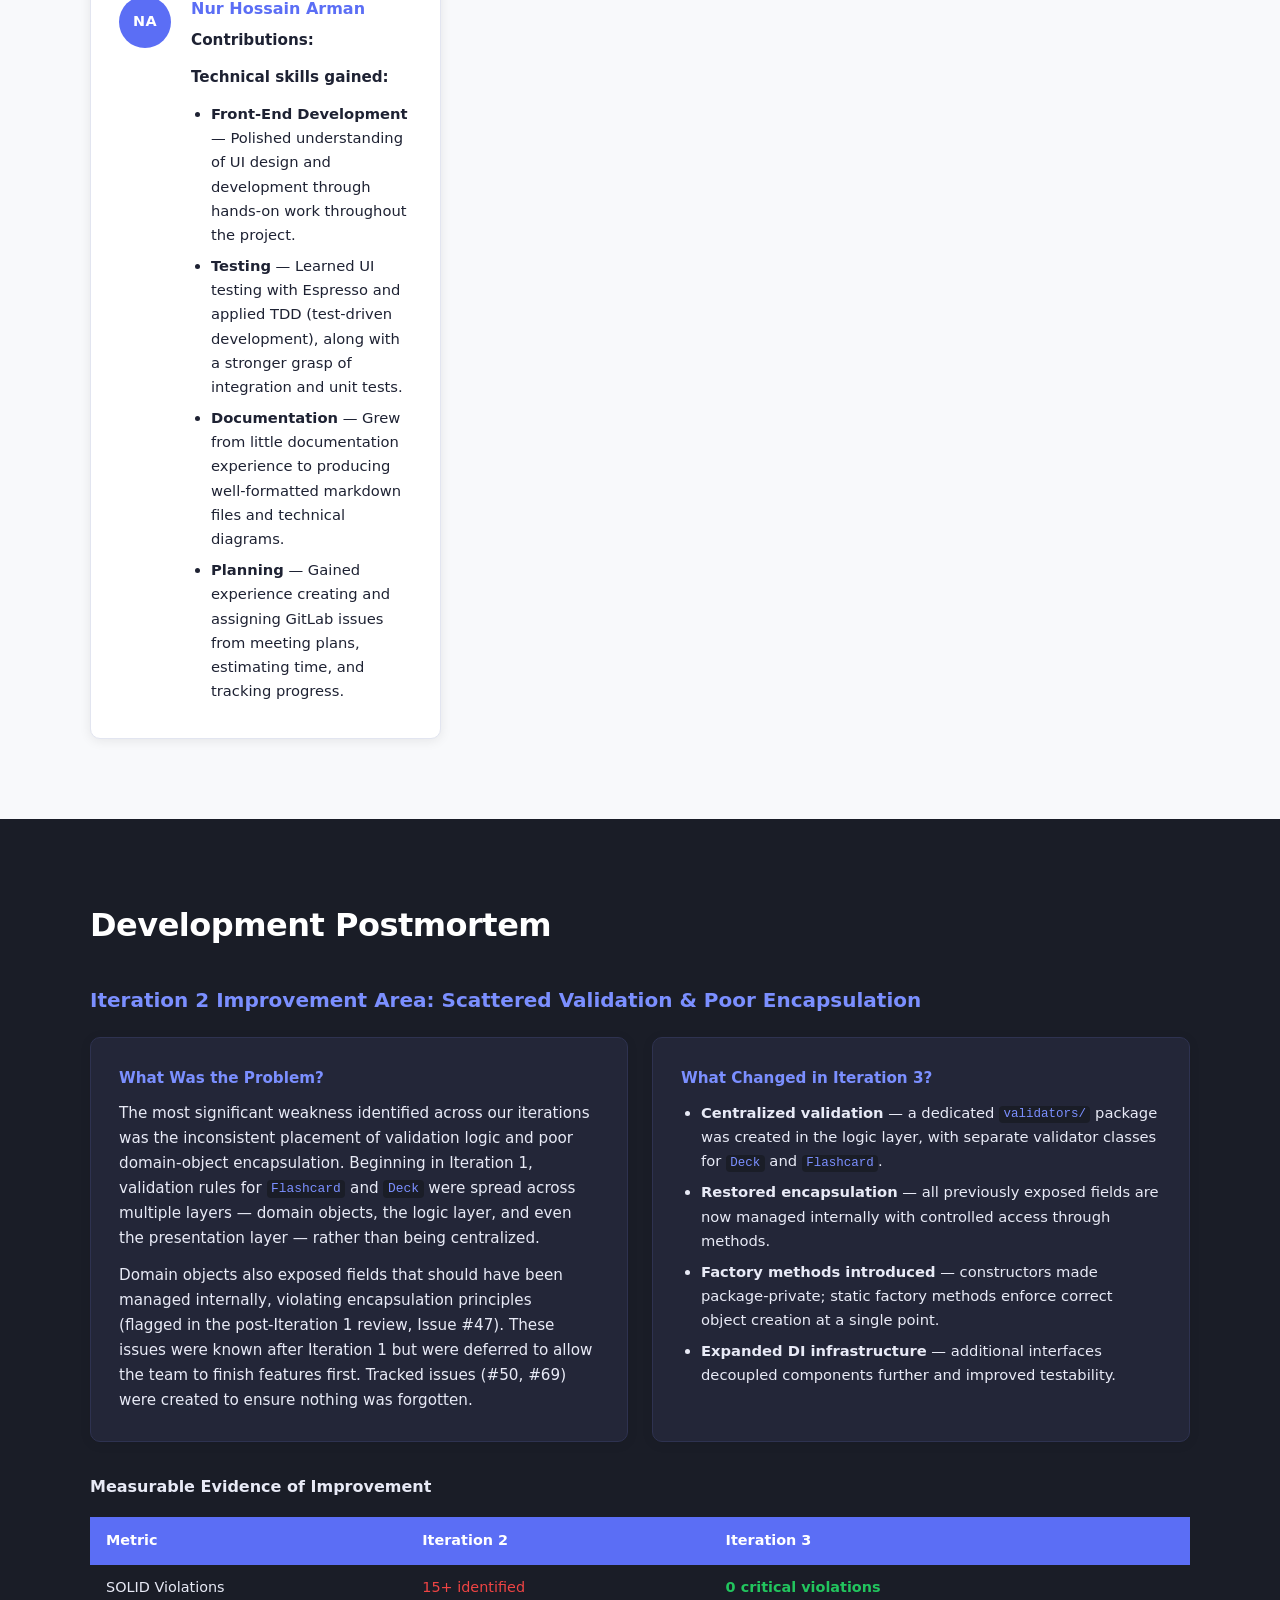
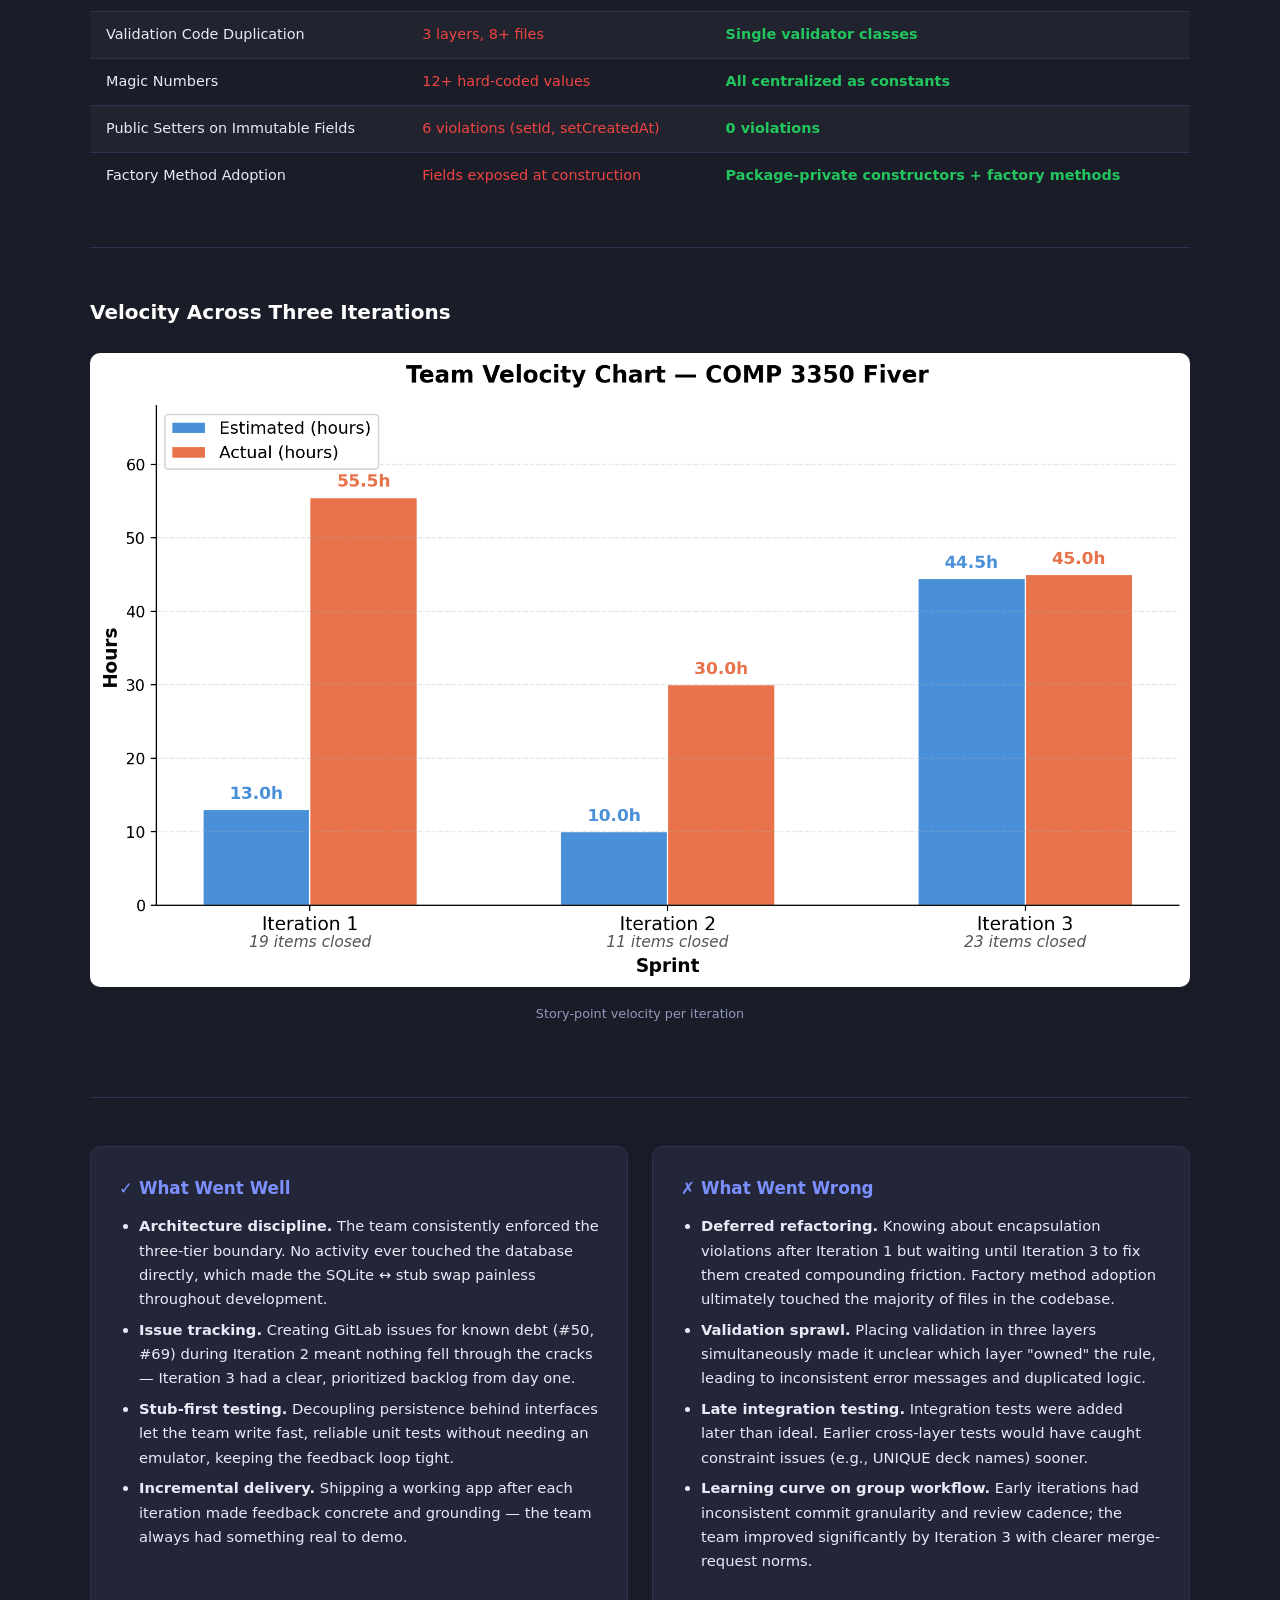
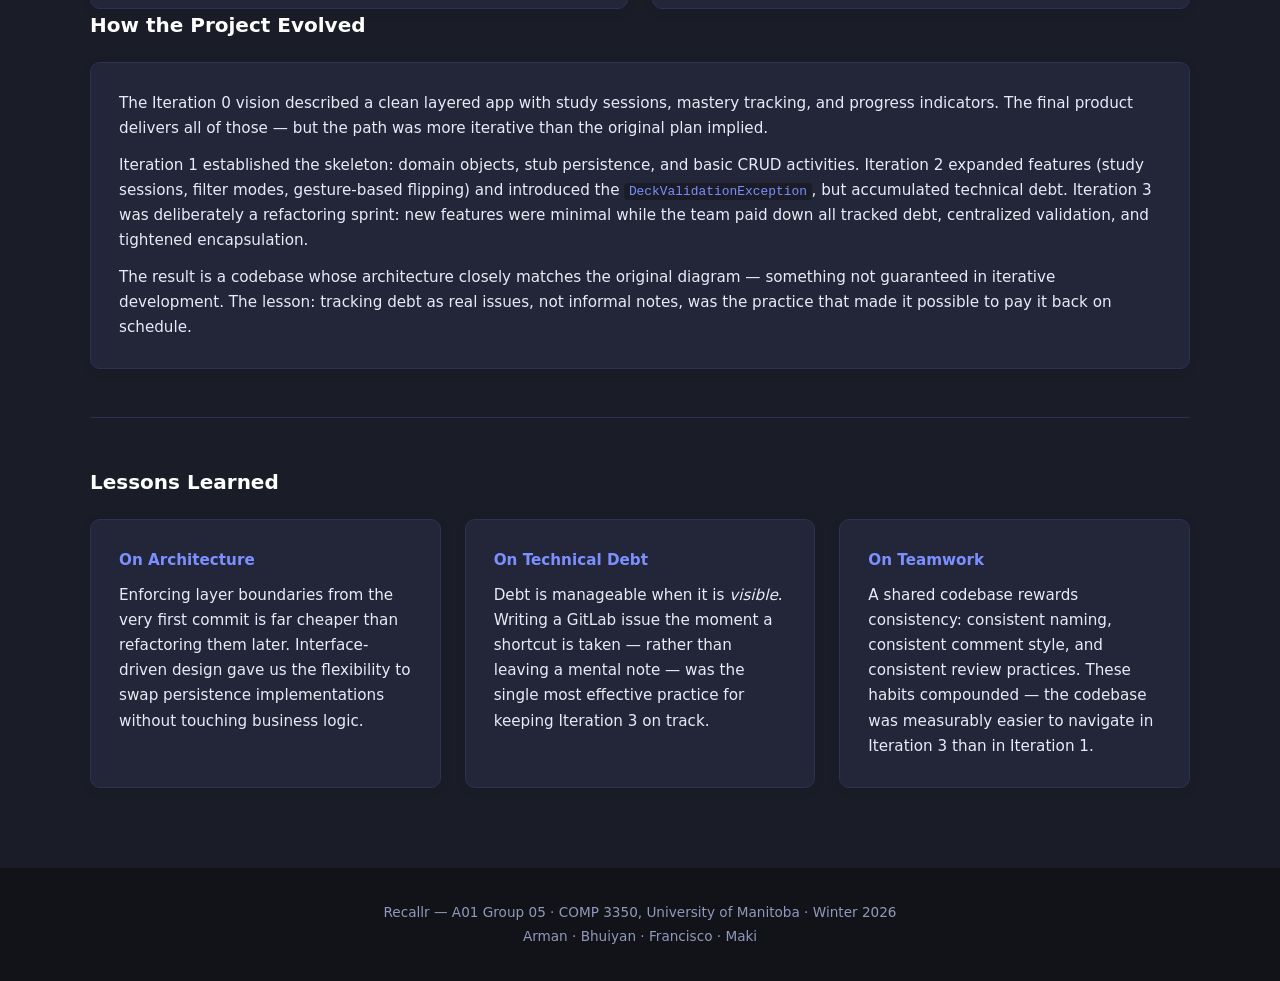
==== commit d7c947da: "-updated team block (need all members to update contributions and skills learned" ====
--- a/website/index.html
+++ b/website/index.html
@@ -1,492 +1,748 @@
-<!DOCTYPE html>
+<!doctype html>
 <html lang="en">
-<head>
-  <meta charset="UTF-8" />
-  <meta name="viewport" content="width=device-width, initial-scale=1.0" />
-  <title>Recallr — Flashcard Study App</title>
-  <link rel="stylesheet" href="style.css" />
-</head>
-<body>
-
-  <!-- ─── Nav ────────────────────────────────────────────────── -->
-  <nav class="nav">
-    <span class="nav-logo">Recallr</span>
-    <ul class="nav-links">
-      <li><a href="#overview">Overview</a></li>
-      <li><a href="#features">Features</a></li>
-      <li><a href="#demo">Demo</a></li>
-      <li><a href="#architecture">Architecture</a></li>
-      <li><a href="#team">Team</a></li>
-      <li><a href="#postmortem">Postmortem</a></li>
-    </ul>
-  </nav>
-
-  <!-- ─── Hero ─────────────────────────────────────────────────── -->
-  <header class="hero">
-    <div class="hero-content">
-      <p class="hero-tag">COMP 3350 &mdash; A01 Group 05</p>
-      <h1>Recallr</h1>
-      <p class="hero-sub">A focused flashcard study tool that turns passive reading into active recall.</p>
-      <a href="#demo" class="btn">Watch Demo</a>
-    </div>
-  </header>
-
-  <!-- ─── Overview ─────────────────────────────────────────────── -->
-  <section id="overview" class="section section-light">
-    <div class="container">
-      <h2>Project Overview</h2>
-
-      <div class="card-grid two-col">
-        <div class="card">
-          <h3>Vision Statement</h3>
-          <p>
-            Recallr is a focused study tool that allows students to create customizable
-            flashcards to help them efficiently learn and review study material.
-          </p>
-          <p>
-            Recallr encourages active recall and efficient study sessions by letting users
-            create, organize, and review flashcard sets across a wide range of subjects.
-            The system stores decks, tracks learning progress through review sessions, and
-            maintains a history of which cards users have mastered.
-          </p>
-          <p>
-            Traditional methods often promote passive re-reading, which results in poor
-            memory retention. Recallr addresses this by centering the study experience
-            around active recall, repetition, and immediate feedback.
-          </p>
-        </div>
-
-        <div class="card">
-          <h3>Intended Users</h3>
-          <ul class="styled-list">
-            <li>
-              <strong>High school &amp; undergraduate students</strong> who rely on
-              memorization for coursework and exam preparation.
-            </li>
-            <li>
-              <strong>Instructors &amp; tutors</strong> who want to create and share
-              deck sets with their students.
-            </li>
-            <li>
-              <strong>Independent learners</strong> preparing for certifications,
-              interviews, or personal enrichment.
-            </li>
-          </ul>
-          <h3 style="margin-top:1.5rem;">Success Criteria</h3>
-          <ul class="styled-list">
-            <li>Survey shows students feel more confident and prepared after using Recallr.</li>
-            <li>&ge;70% of active users complete multiple study sessions per week.</li>
-            <li>Majority of users show reduced error rates over time.</li>
-          </ul>
-        </div>
+  <head>
+    <meta charset="UTF-8" />
+    <meta name="viewport" content="width=device-width, initial-scale=1.0" />
+    <title>Recallr — Flashcard Study App</title>
+    <link rel="stylesheet" href="style.css" />
+  </head>
+  <body>
+    <!-- ─── Nav ────────────────────────────────────────────────── -->
+    <nav class="nav">
+      <span class="nav-logo">Recallr</span>
+      <ul class="nav-links">
+        <li><a href="#overview">Overview</a></li>
+        <li><a href="#features">Features</a></li>
+        <li><a href="#demo">Demo</a></li>
+        <li><a href="#architecture">Architecture</a></li>
+        <li><a href="#team">Team</a></li>
+        <li><a href="#postmortem">Postmortem</a></li>
+      </ul>
+    </nav>
+
+    <!-- ─── Hero ─────────────────────────────────────────────────── -->
+    <header class="hero">
+      <div class="hero-content">
+        <p class="hero-tag">COMP 3350 &mdash; A01 Group 05</p>
+        <h1>Recallr</h1>
+        <p class="hero-sub">
+          A focused flashcard study tool that turns passive reading into active
+          recall.
+        </p>
+        <a href="#demo" class="btn">Watch Demo</a>
       </div>
-    </div>
-  </section>
-
-  <!-- ─── Features ─────────────────────────────────────────────── -->
-  <section id="features" class="section section-dark">
-    <div class="container">
-      <h2>Major Features</h2>
-      <div class="card-grid three-col">
-
-        <div class="card">
-          <div class="feature-icon">&#128220;</div>
-          <h3>Deck Management</h3>
-          <p>Create, rename, and delete custom study decks. Each deck holds an unlimited number of flashcards and tracks the last time you studied it.</p>
-        </div>
-
-        <div class="card">
-          <div class="feature-icon">&#9998;</div>
-          <h3>Flashcard Editing</h3>
-          <p>Add, update, and remove individual cards within any deck. Cards store front &amp; back text and a mastery flag that persists across sessions.</p>
-        </div>
-
-        <div class="card">
-          <div class="feature-icon">&#127922;</div>
-          <h3>Shuffled Practice</h3>
-          <p>Study sessions shuffle cards at random so you never fall into a predictable order, keeping your recall sharp and unpredictable.</p>
-        </div>
-
-        <div class="card">
-          <div class="feature-icon">&#127919;</div>
-          <h3>Filter by Mastery</h3>
-          <p>Choose to study <em>All</em> cards, only <em>Known</em> ones for a quick review, or focus exclusively on <em>Unknown</em> cards that need more work.</p>
-        </div>
-
-        <div class="card">
-          <div class="feature-icon">&#128260;</div>
-          <h3>Re-queue Until Known</h3>
-          <p>Cards you mark as unknown are automatically re-queued within the same session so you keep seeing them until you've nailed them.</p>
-        </div>
-
-        <div class="card">
-          <div class="feature-icon">&#128200;</div>
-          <h3>Progress Tracking</h3>
-          <p>A real-time progress bar shows how far through a session you are. Mastery status persists to the database so you can pick up exactly where you left off.</p>
-        </div>
-
+    </header>
+
+    <!-- ─── Overview ─────────────────────────────────────────────── -->
+    <section id="overview" class="section section-light">
+      <div class="container">
+        <h2>Project Overview</h2>
+
+        <div class="card-grid two-col">
+          <div class="card">
+            <h3>Vision Statement</h3>
+            <p>
+              Recallr is a focused study tool that allows students to create
+              customizable flashcards to help them efficiently learn and review
+              study material.
+            </p>
+            <p>
+              Recallr encourages active recall and efficient study sessions by
+              letting users create, organize, and review flashcard sets across a
+              wide range of subjects. The system stores decks, tracks learning
+              progress through review sessions, and maintains a history of which
+              cards users have mastered.
+            </p>
+            <p>
+              Traditional methods often promote passive re-reading, which
+              results in poor memory retention. Recallr addresses this by
+              centering the study experience around active recall, repetition,
+              and immediate feedback.
+            </p>
+          </div>
+
+          <div class="card">
+            <h3>Intended Users</h3>
+            <ul class="styled-list">
+              <li>
+                <strong>High school &amp; undergraduate students</strong> who
+                rely on memorization for coursework and exam preparation.
+              </li>
+              <li>
+                <strong>Instructors &amp; tutors</strong> who want to create and
+                share deck sets with their students.
+              </li>
+              <li>
+                <strong>Independent learners</strong> preparing for
+                certifications, interviews, or personal enrichment.
+              </li>
+            </ul>
+            <h3 style="margin-top: 1.5rem">Success Criteria</h3>
+            <ul class="styled-list">
+              <li>
+                Survey shows students feel more confident and prepared after
+                using Recallr.
+              </li>
+              <li>
+                &ge;70% of active users complete multiple study sessions per
+                week.
+              </li>
+              <li>Majority of users show reduced error rates over time.</li>
+            </ul>
+          </div>
+        </div>
       </div>
-    </div>
-  </section>
-
-  <!-- ─── Demo ──────────────────────────────────────────────────── -->
-  <section id="demo" class="section section-light">
-    <div class="container">
-      <h2>Product Demonstration</h2>
-      <p class="section-intro">
-        The walkthrough below covers the primary user flows: creating a deck, adding
-        flashcards, filtering a study session by mastery level, and tracking progress
-        through to completion.
+    </section>
+
+    <!-- ─── Features ─────────────────────────────────────────────── -->
+    <section id="features" class="section section-dark">
+      <div class="container">
+        <h2>Major Features</h2>
+        <div class="card-grid three-col">
+          <div class="card">
+            <div class="feature-icon">&#128220;</div>
+            <h3>Deck Management</h3>
+            <p>
+              Create, rename, and delete custom study decks. Each deck holds an
+              unlimited number of flashcards and tracks the last time you
+              studied it.
+            </p>
+          </div>
+
+          <div class="card">
+            <div class="feature-icon">&#9998;</div>
+            <h3>Flashcard Editing</h3>
+            <p>
+              Add, update, and remove individual cards within any deck. Cards
+              store front &amp; back text and a mastery flag that persists
+              across sessions.
+            </p>
+          </div>
+
+          <div class="card">
+            <div class="feature-icon">&#127922;</div>
+            <h3>Shuffled Practice</h3>
+            <p>
+              Study sessions shuffle cards at random so you never fall into a
+              predictable order, keeping your recall sharp and unpredictable.
+            </p>
+          </div>
+
+          <div class="card">
+            <div class="feature-icon">&#127919;</div>
+            <h3>Filter by Mastery</h3>
+            <p>
+              Choose to study <em>All</em> cards, only <em>Known</em> ones for a
+              quick review, or focus exclusively on <em>Unknown</em> cards that
+              need more work.
+            </p>
+          </div>
+
+          <div class="card">
+            <div class="feature-icon">&#128260;</div>
+            <h3>Re-queue Until Known</h3>
+            <p>
+              Cards you mark as unknown are automatically re-queued within the
+              same session so you keep seeing them until you've nailed them.
+            </p>
+          </div>
+
+          <div class="card">
+            <div class="feature-icon">&#128200;</div>
+            <h3>Progress Tracking</h3>
+            <p>
+              A real-time progress bar shows how far through a session you are.
+              Mastery status persists to the database so you can pick up exactly
+              where you left off.
+            </p>
+          </div>
+        </div>
+      </div>
+    </section>
+
+    <!-- ─── Demo ──────────────────────────────────────────────────── -->
+    <section id="demo" class="section section-light">
+      <div class="container">
+        <h2>Product Demonstration</h2>
+        <p class="section-intro">
+          The walkthrough below covers the primary user flows: creating a deck,
+          adding flashcards, filtering a study session by mastery level, and
+          tracking progress through to completion.
+        </p>
+
+        <div class="demo-embed">
+          <video
+            controls
+            width="100%"
+            style="border-radius: 10px; max-width: 800px"
+          >
+            <source src="assets/demo.mov" type="video/mp4" />
+            <p>
+              Your browser doesn't support embedded video.
+              <a href="assets/demo.mov">Download the demo video.</a>
+            </p>
+          </video>
+        </div>
+
+        <div class="card-grid two-col" style="margin-top: 2.5rem">
+          <div class="card">
+            <h3>User Flow: Create &amp; Study</h3>
+            <ol class="styled-list ordered">
+              <li>
+                Launch app &rarr; tap <strong>+</strong> to create a new deck.
+              </li>
+              <li>Enter a deck name and optional description, then save.</li>
+              <li>
+                Open the deck &rarr; tap <strong>Add Card</strong> for each
+                flashcard.
+              </li>
+              <li>Enter front and back text, then save each card.</li>
+              <li>Tap <strong>Study</strong> to start a session.</li>
+              <li>Choose a filter mode (All / Known / Unknown).</li>
+              <li>
+                Flip cards, mark known/unknown, watch progress bar advance.
+              </li>
+            </ol>
+          </div>
+          <div class="card">
+            <h3>User Flow: Focused Review</h3>
+            <ol class="styled-list ordered">
+              <li>Return to an existing deck.</li>
+              <li>
+                Select <strong>Study &rarr; Unknown only</strong> to target weak
+                cards.
+              </li>
+              <li>
+                Work through the reduced set; unknown cards loop until marked
+                known.
+              </li>
+              <li>
+                Session ends when all cards in the filter set have been
+                reviewed.
+              </li>
+              <li>
+                Deck records a new <em>last studied</em> timestamp on the home
+                screen.
+              </li>
+            </ol>
+          </div>
+        </div>
+      </div>
+    </section>
+
+    <!-- ─── Architecture ─────────────────────────────────────────── -->
+    <section id="architecture" class="section section-dark">
+      <div class="container">
+        <h2>Architecture</h2>
+        <p class="section-intro">
+          Recallr is built on a strict
+          <strong>three-tier layered architecture</strong>: Presentation &rarr;
+          Logic &rarr; Data. Dependencies flow downward only; no layer reaches
+          upward.
+        </p>
+
+        <div class="arch-diagram">
+          <img
+            src="../Documents/i3-diagram.png"
+            alt="Layer dependency diagram for Iteration 3"
+          />
+          <p class="caption">Layer dependency diagram (Iteration 3)</p>
+        </div>
+
+        <div class="card-grid three-col" style="margin-top: 2rem">
+          <div class="card">
+            <h3>Presentation</h3>
+            <p>
+              Android Activities handle all user input and display. They call
+              the Logic layer for every operation and contain
+              <em>zero</em> business logic or direct database calls.
+            </p>
+            <ul class="styled-list">
+              <li>MainActivity (deck list)</li>
+              <li>DeckDetailActivity</li>
+              <li>EditDeckActivity / EditCardActivity</li>
+              <li>StudyActivity + gesture listener</li>
+            </ul>
+          </div>
+          <div class="card">
+            <h3>Logic</h3>
+            <p>
+              Pure Java — no Android SDK dependency. Contains all business
+              rules, validators, session state, and custom exceptions.
+            </p>
+            <ul class="styled-list">
+              <li>DeckManager / FlashcardManager</li>
+              <li>StudySessionManager</li>
+              <li>DeckValidator / FlashcardValidator</li>
+              <li>FilterMode enum (ALL, KNOWN, UNKNOWN)</li>
+            </ul>
+          </div>
+          <div class="card">
+            <h3>Data</h3>
+            <p>
+              Interface-driven persistence with two implementations switched via
+              dependency injection — no code changes needed to swap them.
+            </p>
+            <ul class="styled-list">
+              <li>SQLite (production) — persists across restarts</li>
+              <li>Stub (unit tests) — in-memory ArrayList</li>
+              <li>CASCADE DELETE for referential integrity</li>
+              <li>Pre-populated sample data on first launch</li>
+            </ul>
+          </div>
+        </div>
+
+        <div
+          class="card-grid"
+          style="
+            grid-template-columns: repeat(auto-fit, minmax(180px, 1fr));
+            margin-top: 2rem;
+            gap: 1rem;
+          "
+        >
+          <div class="card" style="text-align: center; padding: 1.25rem">
+            <div
+              style="
+                font-size: 2rem;
+                font-weight: 800;
+                color: var(--accent-light);
+              "
+            >
+              44
+            </div>
+            <div style="font-size: 0.85rem; color: var(--text-muted-dark)">
+              Java Classes
+            </div>
+          </div>
+          <div class="card" style="text-align: center; padding: 1.25rem">
+            <div
+              style="
+                font-size: 2rem;
+                font-weight: 800;
+                color: var(--accent-light);
+              "
+            >
+              208
+            </div>
+            <div style="font-size: 0.85rem; color: var(--text-muted-dark)">
+              Automated Tests
+            </div>
+          </div>
+          <div class="card" style="text-align: center; padding: 1.25rem">
+            <div
+              style="
+                font-size: 2rem;
+                font-weight: 800;
+                color: var(--accent-light);
+              "
+            >
+              7,300
+            </div>
+            <div style="font-size: 0.85rem; color: var(--text-muted-dark)">
+              Lines of Java
+            </div>
+          </div>
+          <div class="card" style="text-align: center; padding: 1.25rem">
+            <div
+              style="
+                font-size: 2rem;
+                font-weight: 800;
+                color: var(--accent-light);
+              "
+            >
+              100%
+            </div>
+            <div style="font-size: 0.85rem; color: var(--text-muted-dark)">
+              Tests Passing
+            </div>
+          </div>
+          <div class="card" style="text-align: center; padding: 1.25rem">
+            <div
+              style="
+                font-size: 2rem;
+                font-weight: 800;
+                color: var(--accent-light);
+              "
+            >
+              16
+            </div>
+            <div style="font-size: 0.85rem; color: var(--text-muted-dark)">
+              Test Classes
+            </div>
+          </div>
+        </div>
+      </div>
+    </section>
+
+    <!-- ─── Team ──────────────────────────────────────────────────── -->
+    <section id="team" class="section section-light">
+      <div class="container">
+        <h2>Team Members &amp; Contributions</h2>
+        <p class="section-intro">
+          Recallr was developed by a four-person team over three two-week
+          iterations. All members contributed across layers; the focus areas
+          below reflect each person's deepest involvement and skills gained.
+        </p>
+
+        <div class="card-grid two-col">
+          <div class="card team-card">
+            <div class="team-avatar">GF</div>
+            <div class="team-info">
+              <h3>Gerick Francisco</h3>
+              <p>
+                <strong>Contributions:</strong> Logic layer with testing,
+                architecture, and UI animation
+              </p>
+              <p><strong>Technical skills gained:</strong></p>
+              <ul class="styled-list">
+                <li>
+                  <strong>Code Quality</strong> — Gained experience identifying
+                  code smells and refactoring code to improve readability and
+                  maintainability.
+                </li>
+                <li>
+                  <strong>SOLID Principles</strong> — Applied SOLID principles
+                  to write more modular and scalable code, improving overall
+                  application design.
+                </li>
+                <li>
+                  <strong>Git</strong> — Built on version control skills through
+                  consistent use of Git, managing changes and collaborating
+                  effectively throughout the project.
+                </li>
+                <li>
+                  <strong>Architecture Documentation</strong> — Contributed to
+                  technical documentation including architecture documentation,
+                  developing the ability to communicate system design and
+                  structure clearly.
+                </li>
+                <li>
+                  <strong>XML</strong> — Worked with XML files for UI layout,
+                  gaining exposure to how front-end components are built and
+                  connected to application logic in Android.
+                </li>
+              </ul>
+            </div>
+          </div>
+
+          <div class="card team-card">
+            <div class="team-avatar">TB</div>
+            <div class="team-info">
+              <h3>M. Tausif Tajwar Bhuiyan</h3>
+              <p><strong>Contributions:</strong></p>
+              <p><strong>Technical skills gained:</strong></p>
+            </div>
+          </div>
+
+          <div class="card team-card">
+            <div class="team-avatar">SM</div>
+            <div class="team-info">
+              <h3>Sophie Maki</h3>
+              <p><strong>Contributions:</strong></p>
+              <p><strong>Technical skills gained:</strong></p>
+              <ul class="styled-list">
+                <li>
+                  <strong>Version Control</strong> — Although figuring it out
+                  was tricky at first, gained much stronger familiarity with Git
+                  and version control workflows over the course of the project.
+                </li>
+                <li>
+                  <strong>Automated Testing</strong> — Learned to write thorough
+                  tests and run them with coverage analysis, which revealed how
+                  much of the codebase previously went untested.
+                </li>
+                <li>
+                  <strong>Code Review</strong> — Developed comfort reviewing
+                  files for code smells and technical debt, reinforcing the
+                  principle that code is read more than it is written.
+                </li>
+              </ul>
+            </div>
+          </div>
+
+          <div class="card team-card">
+            <div class="team-avatar">NA</div>
+            <div class="team-info">
+              <h3>Nur Hossain Arman</h3>
+              <p><strong>Contributions:</strong></p>
+              <p><strong>Technical skills gained:</strong></p>
+              <ul class="styled-list">
+                <li>
+                  <strong>Front-End Development</strong> — Polished
+                  understanding of UI design and development through hands-on
+                  work throughout the project.
+                </li>
+                <li>
+                  <strong>Testing</strong> — Learned UI testing with Espresso
+                  and applied TDD (test-driven development), along with a
+                  stronger grasp of integration and unit tests.
+                </li>
+                <li>
+                  <strong>Documentation</strong> — Grew from little
+                  documentation experience to producing well-formatted markdown
+                  files and technical diagrams.
+                </li>
+                <li>
+                  <strong>Planning</strong> — Gained experience creating and
+                  assigning GitLab issues from meeting plans, estimating time,
+                  and tracking progress.
+                </li>
+              </ul>
+            </div>
+          </div>
+        </div>
+      </div>
+    </section>
+
+    <!-- ─── Postmortem ────────────────────────────────────────────── -->
+    <section id="postmortem" class="section section-dark">
+      <div class="container">
+        <h2>Development Postmortem</h2>
+
+        <!-- Improvement area from I2 retrospective -->
+        <div class="postmortem-block">
+          <h3 class="pm-heading accent">
+            Iteration 2 Improvement Area: Scattered Validation &amp; Poor
+            Encapsulation
+          </h3>
+
+          <div class="card-grid two-col">
+            <div class="card">
+              <h4>What Was the Problem?</h4>
+              <p>
+                The most significant weakness identified across our iterations
+                was the inconsistent placement of validation logic and poor
+                domain-object encapsulation. Beginning in Iteration 1,
+                validation rules for <code>Flashcard</code> and
+                <code>Deck</code> were spread across multiple layers — domain
+                objects, the logic layer, and even the presentation layer —
+                rather than being centralized.
+              </p>
+              <p>
+                Domain objects also exposed fields that should have been managed
+                internally, violating encapsulation principles (flagged in the
+                post-Iteration 1 review, Issue&nbsp;#47). These issues were
+                known after Iteration 1 but were deferred to allow the team to
+                finish features first. Tracked issues (#50, #69) were created to
+                ensure nothing was forgotten.
+              </p>
+            </div>
+            <div class="card">
+              <h4>What Changed in Iteration 3?</h4>
+              <ul class="styled-list">
+                <li>
+                  <strong>Centralized validation</strong> — a dedicated
+                  <code>validators/</code> package was created in the logic
+                  layer, with separate validator classes for
+                  <code>Deck</code> and <code>Flashcard</code>.
+                </li>
+                <li>
+                  <strong>Restored encapsulation</strong> — all previously
+                  exposed fields are now managed internally with controlled
+                  access through methods.
+                </li>
+                <li>
+                  <strong>Factory methods introduced</strong> — constructors
+                  made package-private; static factory methods enforce correct
+                  object creation at a single point.
+                </li>
+                <li>
+                  <strong>Expanded DI infrastructure</strong> — additional
+                  interfaces decoupled components further and improved
+                  testability.
+                </li>
+              </ul>
+            </div>
+          </div>
+
+          <h4 style="margin-top: 2rem">Measurable Evidence of Improvement</h4>
+          <div class="metrics-table-wrap">
+            <table class="metrics-table">
+              <thead>
+                <tr>
+                  <th>Metric</th>
+                  <th>Iteration 2</th>
+                  <th>Iteration 3</th>
+                </tr>
+              </thead>
+              <tbody>
+                <tr>
+                  <td>SOLID Violations</td>
+                  <td class="bad">15+ identified</td>
+                  <td class="good">0 critical violations</td>
+                </tr>
+                <tr>
+                  <td>Validation Code Duplication</td>
+                  <td class="bad">3 layers, 8+ files</td>
+                  <td class="good">Single validator classes</td>
+                </tr>
+                <tr>
+                  <td>Magic Numbers</td>
+                  <td class="bad">12+ hard-coded values</td>
+                  <td class="good">All centralized as constants</td>
+                </tr>
+                <tr>
+                  <td>Public Setters on Immutable Fields</td>
+                  <td class="bad">6 violations (setId, setCreatedAt)</td>
+                  <td class="good">0 violations</td>
+                </tr>
+                <tr>
+                  <td>Factory Method Adoption</td>
+                  <td class="bad">Fields exposed at construction</td>
+                  <td class="good">
+                    Package-private constructors + factory methods
+                  </td>
+                </tr>
+              </tbody>
+            </table>
+          </div>
+        </div>
+
+        <!-- Velocity chart -->
+        <div class="postmortem-block">
+          <h3 class="pm-heading">Velocity Across Three Iterations</h3>
+          <div class="arch-diagram">
+            <img
+              src="../Documents/velocity_chart.png"
+              alt="Velocity chart across three iterations"
+            />
+            <p class="caption">Story-point velocity per iteration</p>
+          </div>
+        </div>
+
+        <!-- What went well / wrong -->
+        <div class="card-grid two-col" style="margin-top: 2rem">
+          <div class="card">
+            <h3>&#10003; What Went Well</h3>
+            <ul class="styled-list">
+              <li>
+                <strong>Architecture discipline.</strong> The team consistently
+                enforced the three-tier boundary. No activity ever touched the
+                database directly, which made the SQLite ↔ stub swap painless
+                throughout development.
+              </li>
+              <li>
+                <strong>Issue tracking.</strong> Creating GitLab issues for
+                known debt (#50, #69) during Iteration 2 meant nothing fell
+                through the cracks — Iteration 3 had a clear, prioritized
+                backlog from day one.
+              </li>
+              <li>
+                <strong>Stub-first testing.</strong> Decoupling persistence
+                behind interfaces let the team write fast, reliable unit tests
+                without needing an emulator, keeping the feedback loop tight.
+              </li>
+              <li>
+                <strong>Incremental delivery.</strong> Shipping a working app
+                after each iteration made feedback concrete and grounding — the
+                team always had something real to demo.
+              </li>
+            </ul>
+          </div>
+          <div class="card">
+            <h3>&#10007; What Went Wrong</h3>
+            <ul class="styled-list">
+              <li>
+                <strong>Deferred refactoring.</strong> Knowing about
+                encapsulation violations after Iteration 1 but waiting until
+                Iteration 3 to fix them created compounding friction. Factory
+                method adoption ultimately touched the majority of files in the
+                codebase.
+              </li>
+              <li>
+                <strong>Validation sprawl.</strong> Placing validation in three
+                layers simultaneously made it unclear which layer "owned" the
+                rule, leading to inconsistent error messages and duplicated
+                logic.
+              </li>
+              <li>
+                <strong>Late integration testing.</strong> Integration tests
+                were added later than ideal. Earlier cross-layer tests would
+                have caught constraint issues (e.g., UNIQUE deck names) sooner.
+              </li>
+              <li>
+                <strong>Learning curve on group workflow.</strong> Early
+                iterations had inconsistent commit granularity and review
+                cadence; the team improved significantly by Iteration 3 with
+                clearer merge-request norms.
+              </li>
+            </ul>
+          </div>
+        </div>
+
+        <!-- Architecture evolution -->
+        <div class="postmortem-block">
+          <h3 class="pm-heading">How the Project Evolved</h3>
+          <div class="card">
+            <p>
+              The Iteration 0 vision described a clean layered app with study
+              sessions, mastery tracking, and progress indicators. The final
+              product delivers all of those — but the path was more iterative
+              than the original plan implied.
+            </p>
+            <p>
+              Iteration 1 established the skeleton: domain objects, stub
+              persistence, and basic CRUD activities. Iteration 2 expanded
+              features (study sessions, filter modes, gesture-based flipping)
+              and introduced the <code>DeckValidationException</code>, but
+              accumulated technical debt. Iteration 3 was deliberately a
+              refactoring sprint: new features were minimal while the team paid
+              down all tracked debt, centralized validation, and tightened
+              encapsulation.
+            </p>
+            <p>
+              The result is a codebase whose architecture closely matches the
+              original diagram — something not guaranteed in iterative
+              development. The lesson: tracking debt as real issues, not
+              informal notes, was the practice that made it possible to pay it
+              back on schedule.
+            </p>
+          </div>
+        </div>
+
+        <!-- Lessons learned -->
+        <div class="postmortem-block">
+          <h3 class="pm-heading">Lessons Learned</h3>
+          <div class="card-grid three-col">
+            <div class="card">
+              <h4>On Architecture</h4>
+              <p>
+                Enforcing layer boundaries from the very first commit is far
+                cheaper than refactoring them later. Interface-driven design
+                gave us the flexibility to swap persistence implementations
+                without touching business logic.
+              </p>
+            </div>
+            <div class="card">
+              <h4>On Technical Debt</h4>
+              <p>
+                Debt is manageable when it is <em>visible</em>. Writing a GitLab
+                issue the moment a shortcut is taken — rather than leaving a
+                mental note — was the single most effective practice for keeping
+                Iteration 3 on track.
+              </p>
+            </div>
+            <div class="card">
+              <h4>On Teamwork</h4>
+              <p>
+                A shared codebase rewards consistency: consistent naming,
+                consistent comment style, and consistent review practices. These
+                habits compounded — the codebase was measurably easier to
+                navigate in Iteration 3 than in Iteration 1.
+              </p>
+            </div>
+          </div>
+        </div>
+      </div>
+    </section>
+
+    <!-- ─── Footer ─────────────────────────────────────────────────── -->
+    <footer class="footer">
+      <p>
+        Recallr &mdash; A01 Group 05 &middot; COMP 3350, University of Manitoba
+        &middot; Winter 2026
       </p>
-
-      <div class="demo-embed">
-        <video controls width="100%" style="border-radius: 10px; max-width: 800px;">
-          <source src="assets/demo.mov" type="video/mp4" />
-          <p>Your browser doesn't support embedded video.
-             <a href="assets/demo.mov">Download the demo video.</a>
-          </p>
-        </video>
-      </div>
-
-      <div class="card-grid two-col" style="margin-top: 2.5rem;">
-        <div class="card">
-          <h3>User Flow: Create &amp; Study</h3>
-          <ol class="styled-list ordered">
-            <li>Launch app &rarr; tap <strong>+</strong> to create a new deck.</li>
-            <li>Enter a deck name and optional description, then save.</li>
-            <li>Open the deck &rarr; tap <strong>Add Card</strong> for each flashcard.</li>
-            <li>Enter front and back text, then save each card.</li>
-            <li>Tap <strong>Study</strong> to start a session.</li>
-            <li>Choose a filter mode (All / Known / Unknown).</li>
-            <li>Flip cards, mark known/unknown, watch progress bar advance.</li>
-          </ol>
-        </div>
-        <div class="card">
-          <h3>User Flow: Focused Review</h3>
-          <ol class="styled-list ordered">
-            <li>Return to an existing deck.</li>
-            <li>Select <strong>Study &rarr; Unknown only</strong> to target weak cards.</li>
-            <li>Work through the reduced set; unknown cards loop until marked known.</li>
-            <li>Session ends when all cards in the filter set have been reviewed.</li>
-            <li>Deck records a new <em>last studied</em> timestamp on the home screen.</li>
-          </ol>
-        </div>
-      </div>
-    </div>
-  </section>
-
-  <!-- ─── Architecture ─────────────────────────────────────────── -->
-  <section id="architecture" class="section section-dark">
-    <div class="container">
-      <h2>Architecture</h2>
-      <p class="section-intro">
-        Recallr is built on a strict <strong>three-tier layered architecture</strong>:
-        Presentation &rarr; Logic &rarr; Data. Dependencies flow downward only; no layer
-        reaches upward.
-      </p>
-
-      <div class="arch-diagram">
-        <img src="../Documents/i3-diagram.png" alt="Layer dependency diagram for Iteration 3" />
-        <p class="caption">Layer dependency diagram (Iteration 3)</p>
-      </div>
-
-      <div class="card-grid three-col" style="margin-top: 2rem;">
-        <div class="card">
-          <h3>Presentation</h3>
-          <p>Android Activities handle all user input and display. They call the Logic layer for every operation and contain <em>zero</em> business logic or direct database calls.</p>
-          <ul class="styled-list">
-            <li>MainActivity (deck list)</li>
-            <li>DeckDetailActivity</li>
-            <li>EditDeckActivity / EditCardActivity</li>
-            <li>StudyActivity + gesture listener</li>
-          </ul>
-        </div>
-        <div class="card">
-          <h3>Logic</h3>
-          <p>Pure Java — no Android SDK dependency. Contains all business rules, validators, session state, and custom exceptions.</p>
-          <ul class="styled-list">
-            <li>DeckManager / FlashcardManager</li>
-            <li>StudySessionManager</li>
-            <li>DeckValidator / FlashcardValidator</li>
-            <li>FilterMode enum (ALL, KNOWN, UNKNOWN)</li>
-          </ul>
-        </div>
-        <div class="card">
-          <h3>Data</h3>
-          <p>Interface-driven persistence with two implementations switched via dependency injection — no code changes needed to swap them.</p>
-          <ul class="styled-list">
-            <li>SQLite (production) — persists across restarts</li>
-            <li>Stub (unit tests) — in-memory ArrayList</li>
-            <li>CASCADE DELETE for referential integrity</li>
-            <li>Pre-populated sample data on first launch</li>
-          </ul>
-        </div>
-      </div>
-
-      <div class="card-grid" style="grid-template-columns: repeat(auto-fit, minmax(180px, 1fr)); margin-top: 2rem; gap: 1rem;">
-        <div class="card" style="text-align:center; padding: 1.25rem;">
-          <div style="font-size:2rem; font-weight:800; color:var(--accent-light);">44</div>
-          <div style="font-size:.85rem; color:var(--text-muted-dark);">Java Classes</div>
-        </div>
-        <div class="card" style="text-align:center; padding: 1.25rem;">
-          <div style="font-size:2rem; font-weight:800; color:var(--accent-light);">208</div>
-          <div style="font-size:.85rem; color:var(--text-muted-dark);">Automated Tests</div>
-        </div>
-        <div class="card" style="text-align:center; padding: 1.25rem;">
-          <div style="font-size:2rem; font-weight:800; color:var(--accent-light);">7,300</div>
-          <div style="font-size:.85rem; color:var(--text-muted-dark);">Lines of Java</div>
-        </div>
-        <div class="card" style="text-align:center; padding: 1.25rem;">
-          <div style="font-size:2rem; font-weight:800; color:var(--accent-light);">100%</div>
-          <div style="font-size:.85rem; color:var(--text-muted-dark);">Tests Passing</div>
-        </div>
-        <div class="card" style="text-align:center; padding: 1.25rem;">
-          <div style="font-size:2rem; font-weight:800; color:var(--accent-light);">16</div>
-          <div style="font-size:.85rem; color:var(--text-muted-dark);">Test Classes</div>
-        </div>
-      </div>
-    </div>
-  </section>
-
-  <!-- ─── Team ──────────────────────────────────────────────────── -->
-  <section id="team" class="section section-light">
-    <div class="container">
-      <h2>Team Members &amp; Contributions</h2>
-      <p class="section-intro">
-        Recallr was developed by a four-person team over three two-week iterations.
-        All members contributed across layers; the focus areas below reflect each
-        person's deepest involvement and skills gained.
-      </p>
-
-      <div class="card-grid two-col">
-
-        <div class="card team-card">
-          <div class="team-avatar">GF</div>
-          <div class="team-info">
-            <h3>Gerick Francisco</h3>
-            <p><strong>Focus:</strong> Business logic, refactoring, architecture enforcement</p>
-            <p><strong>Technical skills gained:</strong></p>
-            <ul class="styled-list">
-              <li>Designing and enforcing three-tier layered architecture</li>
-              <li>Service Locator / dependency injection patterns in Java</li>
-              <li>Factory method pattern and package-private constructors</li>
-              <li>Iterative refactoring guided by code-review feedback</li>
-            </ul>
-          </div>
-        </div>
-
-        <div class="card team-card">
-          <div class="team-avatar">TB</div>
-          <div class="team-info">
-            <h3>M. Tausif Tajwar Bhuiyan</h3>
-            <p><strong>Focus:</strong> Android UI, study session flow</p>
-            <p><strong>Technical skills gained:</strong></p>
-            <ul class="styled-list">
-              <li>Android Activity lifecycle and RecyclerView adapters</li>
-              <li>Gesture detection and touch event handling</li>
-              <li>UI state management and progress tracking</li>
-              <li>Integration between presentation and logic layers</li>
-            </ul>
-          </div>
-        </div>
-
-        <div class="card team-card">
-          <div class="team-avatar">SM</div>
-          <div class="team-info">
-            <h3>Sophie Maki</h3>
-            <p><strong>Focus:</strong> Persistence layer, database design</p>
-            <p><strong>Technical skills gained:</strong></p>
-            <ul class="styled-list">
-              <li>SQLite schema design with foreign keys and cascade deletes</li>
-              <li>Writing integration tests against a real database</li>
-              <li>Stub implementation strategy for fast unit testing</li>
-              <li>Gradle build configuration for Android projects</li>
-            </ul>
-          </div>
-        </div>
-
-        <div class="card team-card">
-          <div class="team-avatar">NA</div>
-          <div class="team-info">
-            <h3>Nur Hossain Arman</h3>
-            <p><strong>Focus:</strong> Domain modeling, validation, testing</p>
-            <p><strong>Technical skills gained:</strong></p>
-            <ul class="styled-list">
-              <li>Domain object design: encapsulation, immutability</li>
-              <li>Centralized validation with custom exception hierarchy</li>
-              <li>Test-driven development and unit test coverage strategies</li>
-              <li>Agile issue tracking and milestone planning in GitLab</li>
-            </ul>
-          </div>
-        </div>
-
-      </div>
-    </div>
-  </section>
-
-  <!-- ─── Postmortem ────────────────────────────────────────────── -->
-  <section id="postmortem" class="section section-dark">
-    <div class="container">
-      <h2>Development Postmortem</h2>
-
-      <!-- Improvement area from I2 retrospective -->
-      <div class="postmortem-block">
-        <h3 class="pm-heading accent">Iteration 2 Improvement Area: Scattered Validation &amp; Poor Encapsulation</h3>
-
-        <div class="card-grid two-col">
-          <div class="card">
-            <h4>What Was the Problem?</h4>
-            <p>
-              The most significant weakness identified across our iterations was the
-              inconsistent placement of validation logic and poor domain-object encapsulation.
-              Beginning in Iteration 1, validation rules for <code>Flashcard</code> and
-              <code>Deck</code> were spread across multiple layers — domain objects, the logic
-              layer, and even the presentation layer — rather than being centralized.
-            </p>
-            <p>
-              Domain objects also exposed fields that should have been managed internally,
-              violating encapsulation principles (flagged in the post-Iteration 1 review, Issue&nbsp;#47).
-              These issues were known after Iteration 1 but were deferred to allow the team to
-              finish features first. Tracked issues (#50, #69) were created to ensure nothing
-              was forgotten.
-            </p>
-          </div>
-          <div class="card">
-            <h4>What Changed in Iteration 3?</h4>
-            <ul class="styled-list">
-              <li><strong>Centralized validation</strong> — a dedicated <code>validators/</code> package was created in the logic layer, with separate validator classes for <code>Deck</code> and <code>Flashcard</code>.</li>
-              <li><strong>Restored encapsulation</strong> — all previously exposed fields are now managed internally with controlled access through methods.</li>
-              <li><strong>Factory methods introduced</strong> — constructors made package-private; static factory methods enforce correct object creation at a single point.</li>
-              <li><strong>Expanded DI infrastructure</strong> — additional interfaces decoupled components further and improved testability.</li>
-            </ul>
-          </div>
-        </div>
-
-        <h4 style="margin-top: 2rem;">Measurable Evidence of Improvement</h4>
-        <div class="metrics-table-wrap">
-          <table class="metrics-table">
-            <thead>
-              <tr>
-                <th>Metric</th>
-                <th>Iteration 2</th>
-                <th>Iteration 3</th>
-              </tr>
-            </thead>
-            <tbody>
-              <tr>
-                <td>SOLID Violations</td>
-                <td class="bad">15+ identified</td>
-                <td class="good">0 critical violations</td>
-              </tr>
-              <tr>
-                <td>Validation Code Duplication</td>
-                <td class="bad">3 layers, 8+ files</td>
-                <td class="good">Single validator classes</td>
-              </tr>
-              <tr>
-                <td>Magic Numbers</td>
-                <td class="bad">12+ hard-coded values</td>
-                <td class="good">All centralized as constants</td>
-              </tr>
-              <tr>
-                <td>Public Setters on Immutable Fields</td>
-                <td class="bad">6 violations (setId, setCreatedAt)</td>
-                <td class="good">0 violations</td>
-              </tr>
-              <tr>
-                <td>Factory Method Adoption</td>
-                <td class="bad">Fields exposed at construction</td>
-                <td class="good">Package-private constructors + factory methods</td>
-              </tr>
-            </tbody>
-          </table>
-        </div>
-      </div>
-
-      <!-- Velocity chart -->
-      <div class="postmortem-block">
-        <h3 class="pm-heading">Velocity Across Three Iterations</h3>
-        <div class="arch-diagram">
-          <img src="../Documents/velocity_chart.png" alt="Velocity chart across three iterations" />
-          <p class="caption">Story-point velocity per iteration</p>
-        </div>
-      </div>
-
-      <!-- What went well / wrong -->
-      <div class="card-grid two-col" style="margin-top: 2rem;">
-        <div class="card">
-          <h3>&#10003; What Went Well</h3>
-          <ul class="styled-list">
-            <li><strong>Architecture discipline.</strong> The team consistently enforced the three-tier boundary. No activity ever touched the database directly, which made the SQLite ↔ stub swap painless throughout development.</li>
-            <li><strong>Issue tracking.</strong> Creating GitLab issues for known debt (#50, #69) during Iteration 2 meant nothing fell through the cracks — Iteration 3 had a clear, prioritized backlog from day one.</li>
-            <li><strong>Stub-first testing.</strong> Decoupling persistence behind interfaces let the team write fast, reliable unit tests without needing an emulator, keeping the feedback loop tight.</li>
-            <li><strong>Incremental delivery.</strong> Shipping a working app after each iteration made feedback concrete and grounding — the team always had something real to demo.</li>
-          </ul>
-        </div>
-        <div class="card">
-          <h3>&#10007; What Went Wrong</h3>
-          <ul class="styled-list">
-            <li><strong>Deferred refactoring.</strong> Knowing about encapsulation violations after Iteration 1 but waiting until Iteration 3 to fix them created compounding friction. Factory method adoption ultimately touched the majority of files in the codebase.</li>
-            <li><strong>Validation sprawl.</strong> Placing validation in three layers simultaneously made it unclear which layer "owned" the rule, leading to inconsistent error messages and duplicated logic.</li>
-            <li><strong>Late integration testing.</strong> Integration tests were added later than ideal. Earlier cross-layer tests would have caught constraint issues (e.g., UNIQUE deck names) sooner.</li>
-            <li><strong>Learning curve on group workflow.</strong> Early iterations had inconsistent commit granularity and review cadence; the team improved significantly by Iteration 3 with clearer merge-request norms.</li>
-          </ul>
-        </div>
-      </div>
-
-      <!-- Architecture evolution -->
-      <div class="postmortem-block">
-        <h3 class="pm-heading">How the Project Evolved</h3>
-        <div class="card">
-          <p>
-            The Iteration 0 vision described a clean layered app with study sessions, mastery
-            tracking, and progress indicators. The final product delivers all of those — but the
-            path was more iterative than the original plan implied.
-          </p>
-          <p>
-            Iteration 1 established the skeleton: domain objects, stub persistence, and basic
-            CRUD activities. Iteration 2 expanded features (study sessions, filter modes,
-            gesture-based flipping) and introduced the <code>DeckValidationException</code>, but
-            accumulated technical debt. Iteration 3 was deliberately a refactoring sprint: new
-            features were minimal while the team paid down all tracked debt, centralized
-            validation, and tightened encapsulation.
-          </p>
-          <p>
-            The result is a codebase whose architecture closely matches the original diagram —
-            something not guaranteed in iterative development. The lesson: tracking debt as
-            real issues, not informal notes, was the practice that made it possible to pay it
-            back on schedule.
-          </p>
-        </div>
-      </div>
-
-      <!-- Lessons learned -->
-      <div class="postmortem-block">
-        <h3 class="pm-heading">Lessons Learned</h3>
-        <div class="card-grid three-col">
-          <div class="card">
-            <h4>On Architecture</h4>
-            <p>Enforcing layer boundaries from the very first commit is far cheaper than refactoring them later. Interface-driven design gave us the flexibility to swap persistence implementations without touching business logic.</p>
-          </div>
-          <div class="card">
-            <h4>On Technical Debt</h4>
-            <p>Debt is manageable when it is <em>visible</em>. Writing a GitLab issue the moment a shortcut is taken — rather than leaving a mental note — was the single most effective practice for keeping Iteration 3 on track.</p>
-          </div>
-          <div class="card">
-            <h4>On Teamwork</h4>
-            <p>A shared codebase rewards consistency: consistent naming, consistent comment style, and consistent review practices. These habits compounded — the codebase was measurably easier to navigate in Iteration 3 than in Iteration 1.</p>
-          </div>
-        </div>
-      </div>
-
-    </div>
-  </section>
-
-  <!-- ─── Footer ─────────────────────────────────────────────────── -->
-  <footer class="footer">
-    <p>Recallr &mdash; A01 Group 05 &middot; COMP 3350, University of Manitoba &middot; Winter 2026</p>
-    <p>Arman &middot; Bhuiyan &middot; Francisco &middot; Maki</p>
-  </footer>
-
-</body>
+      <p>Arman &middot; Bhuiyan &middot; Francisco &middot; Maki</p>
+    </footer>
+  </body>
 </html>
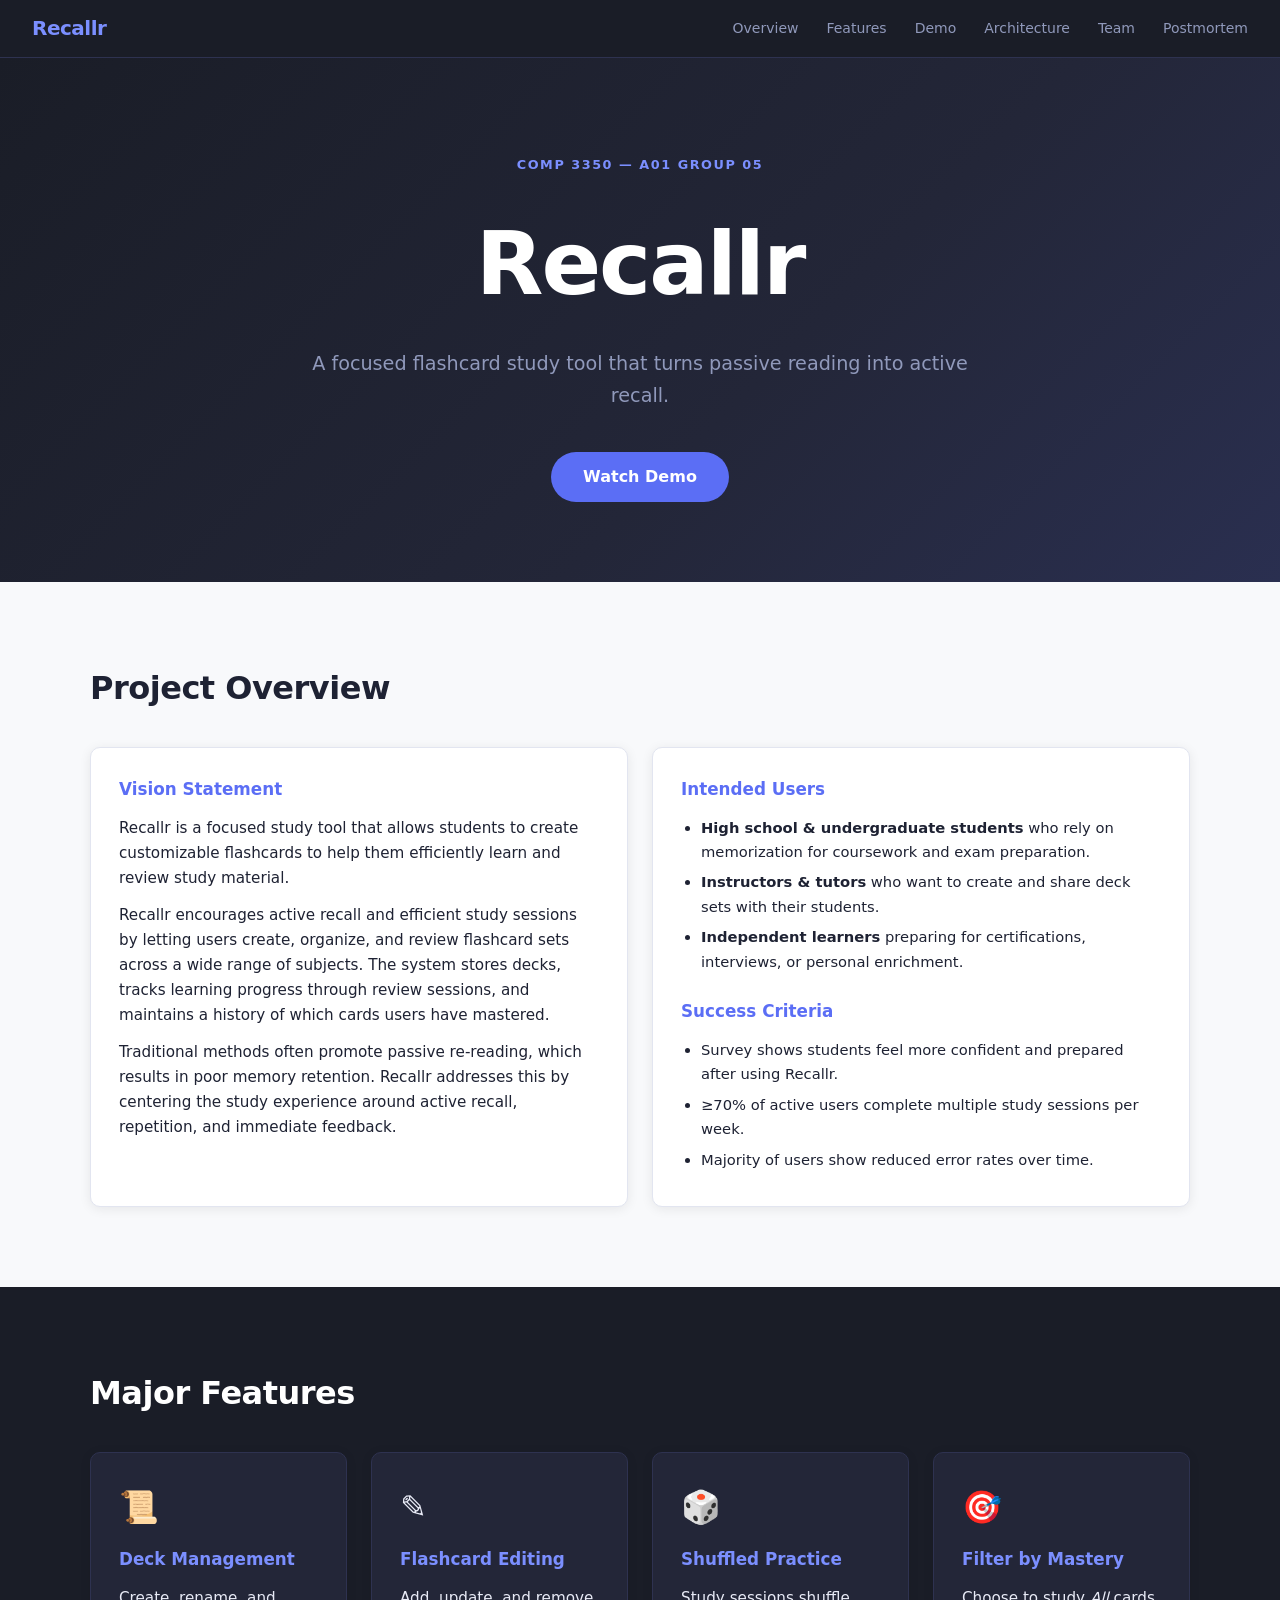
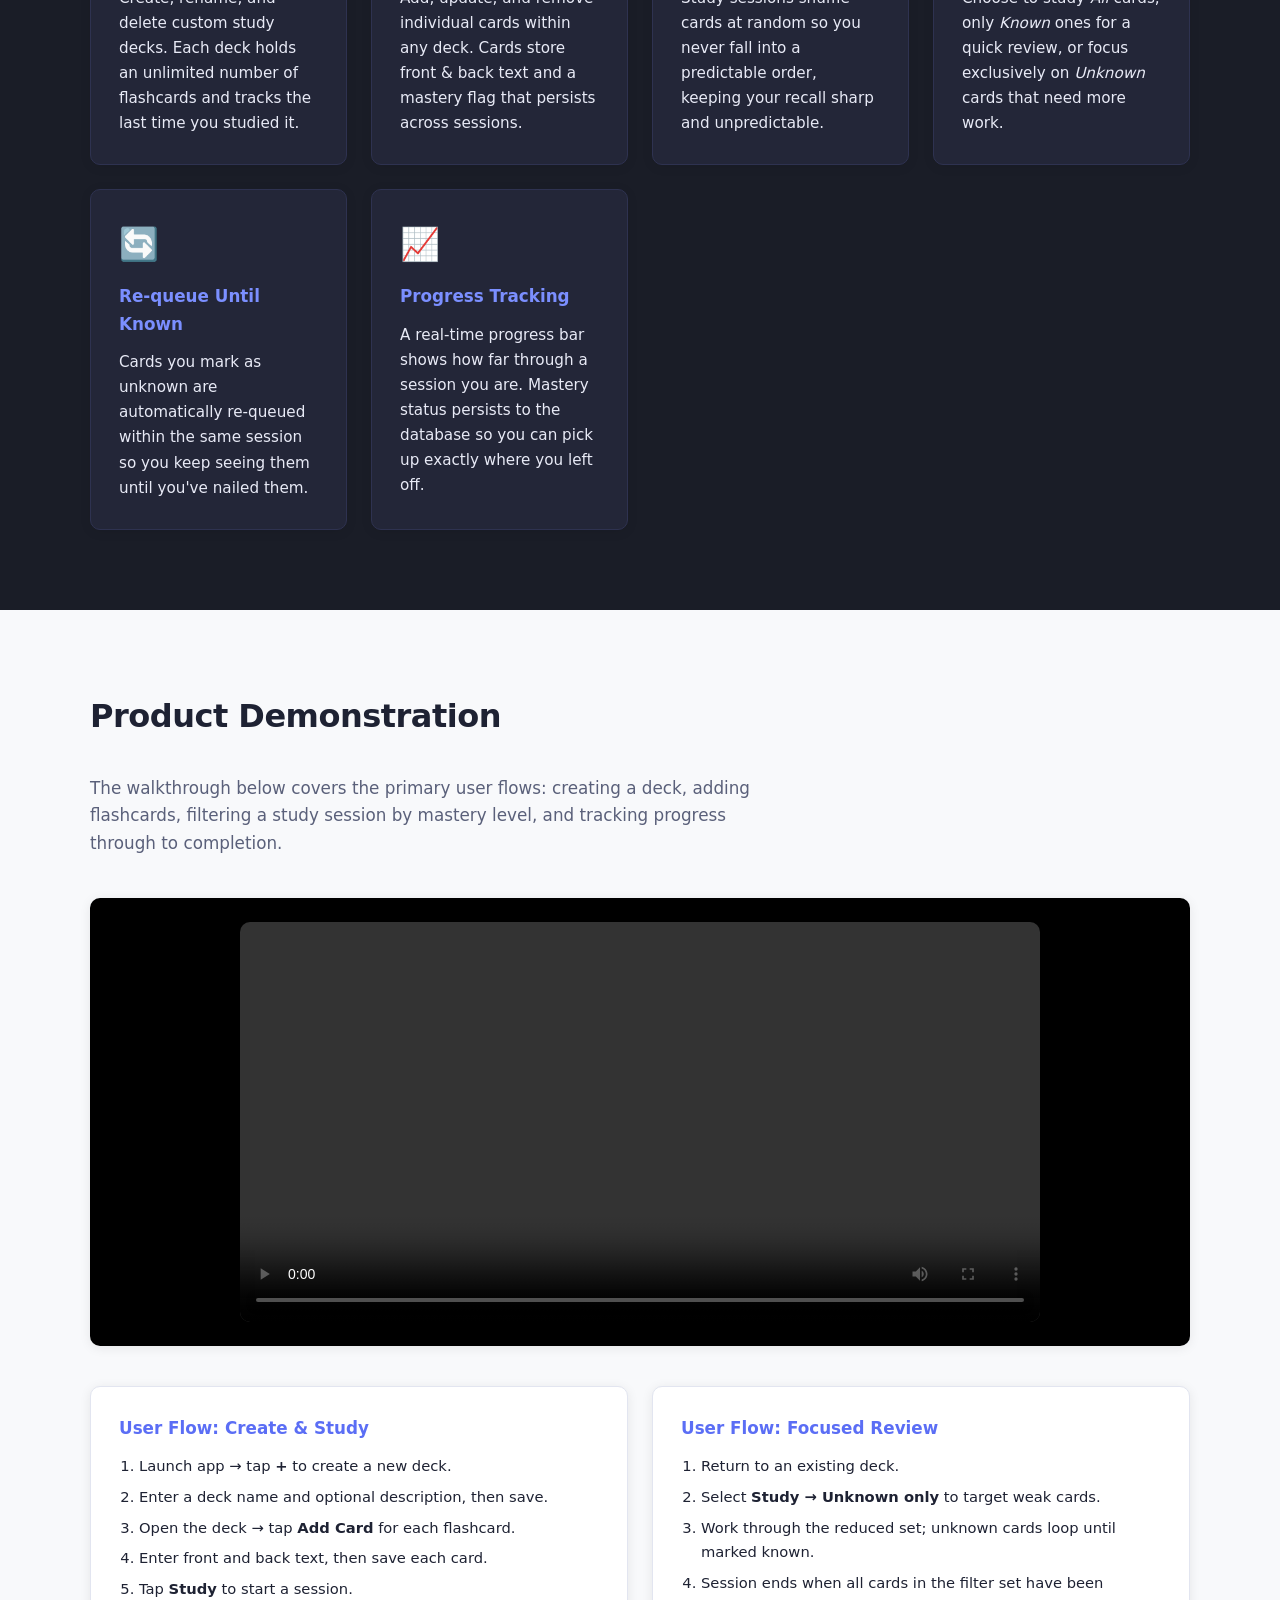
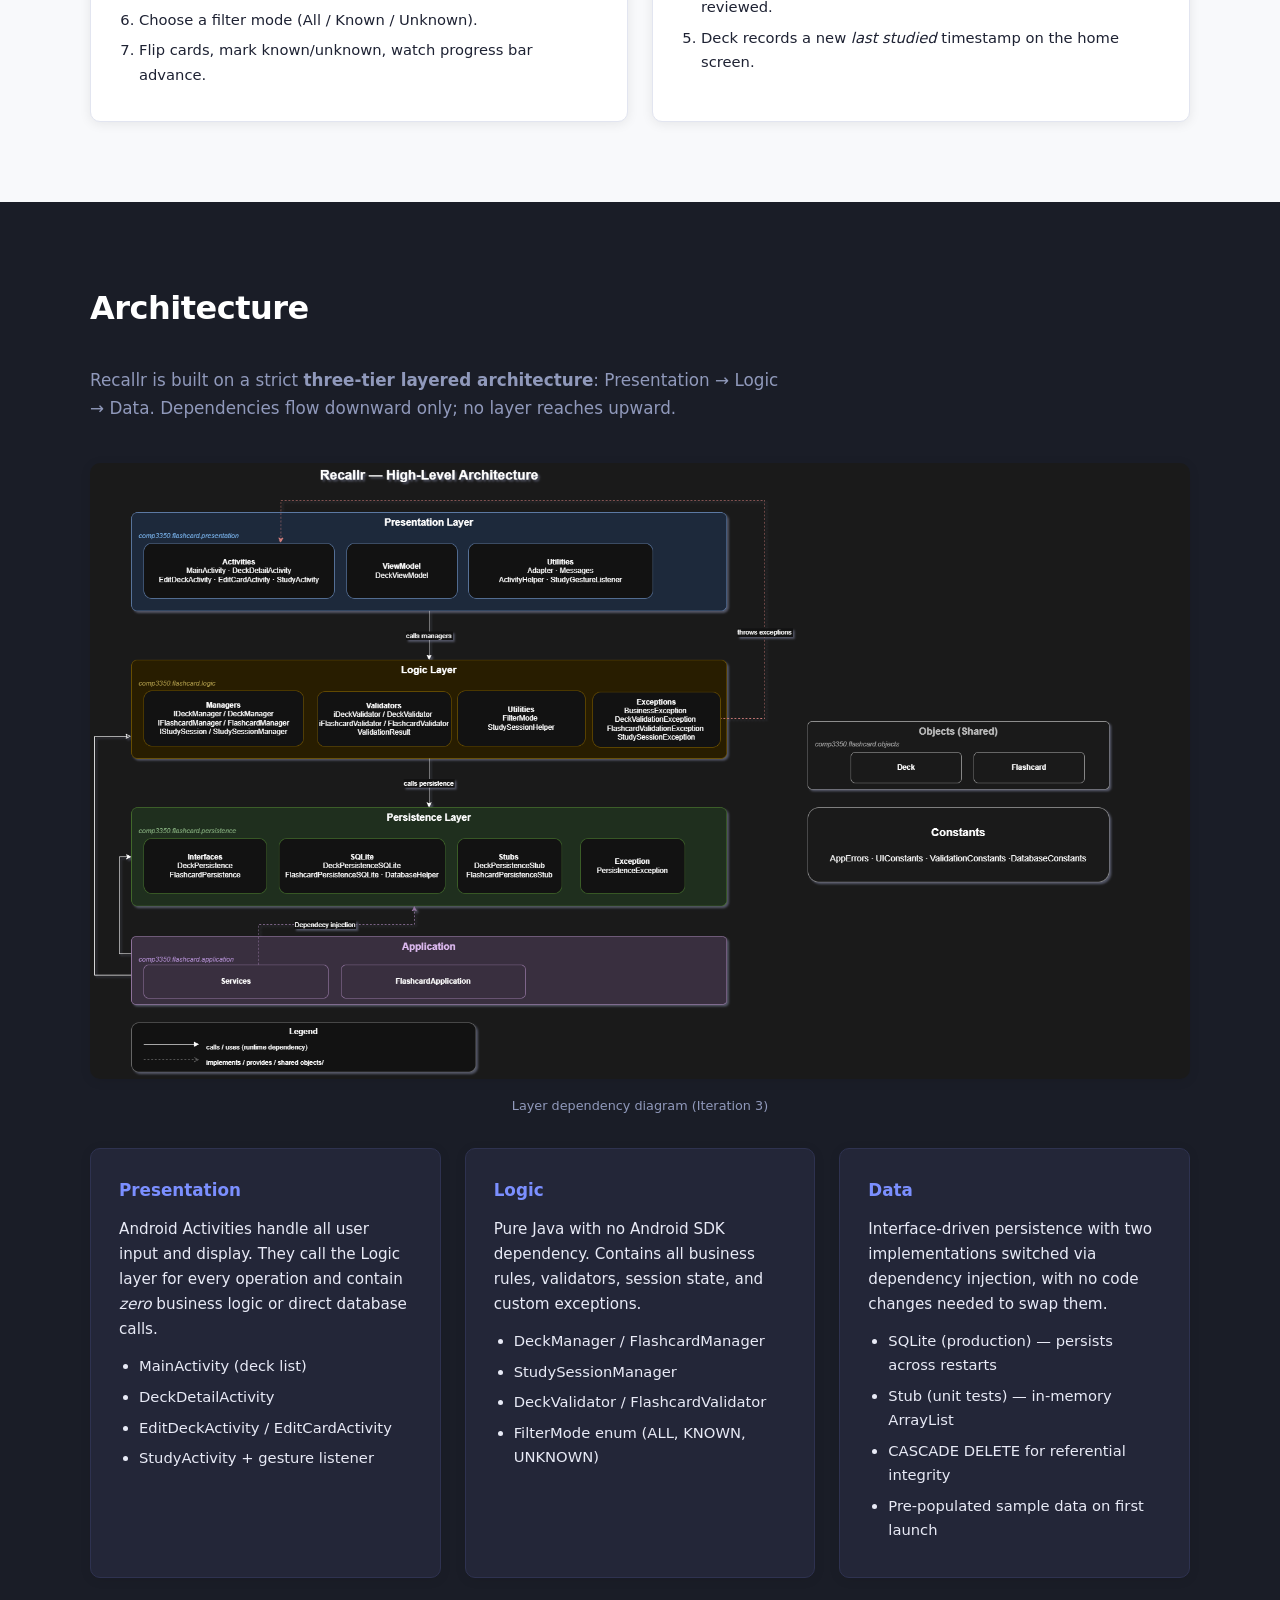
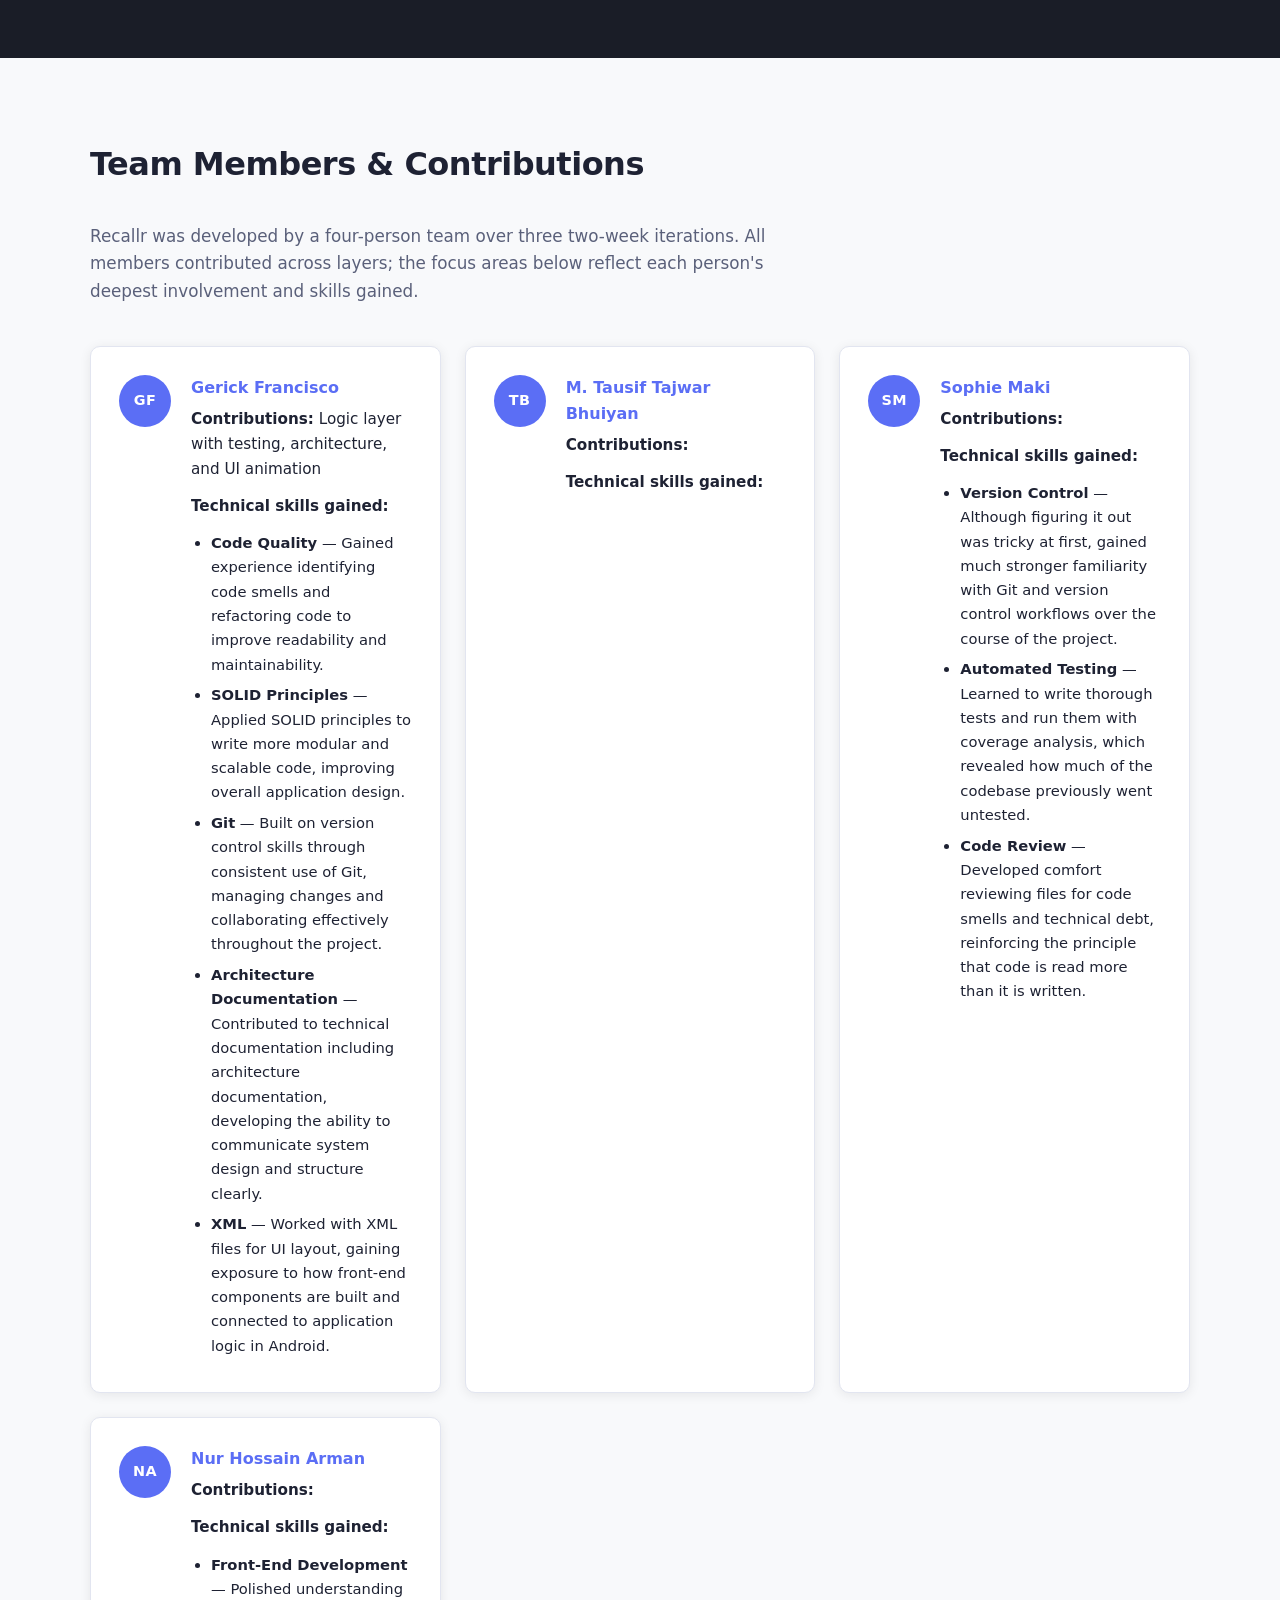
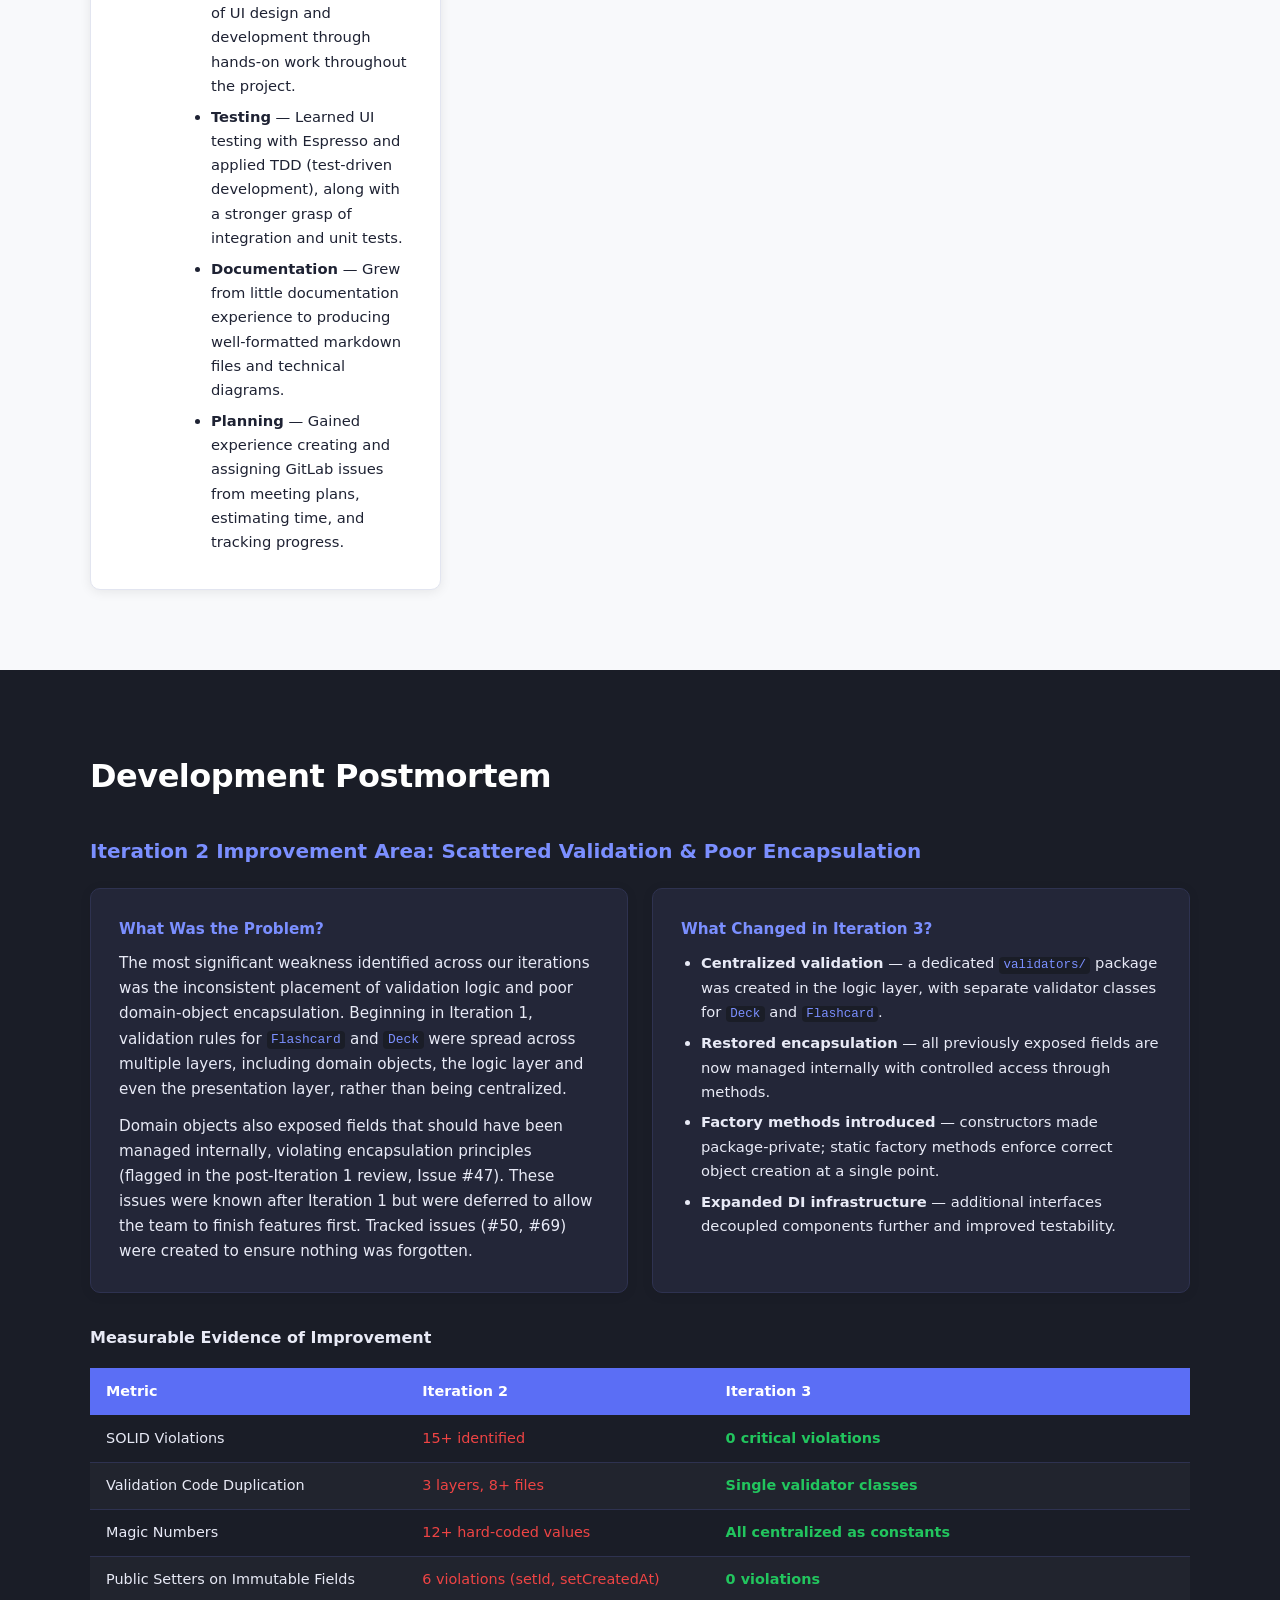
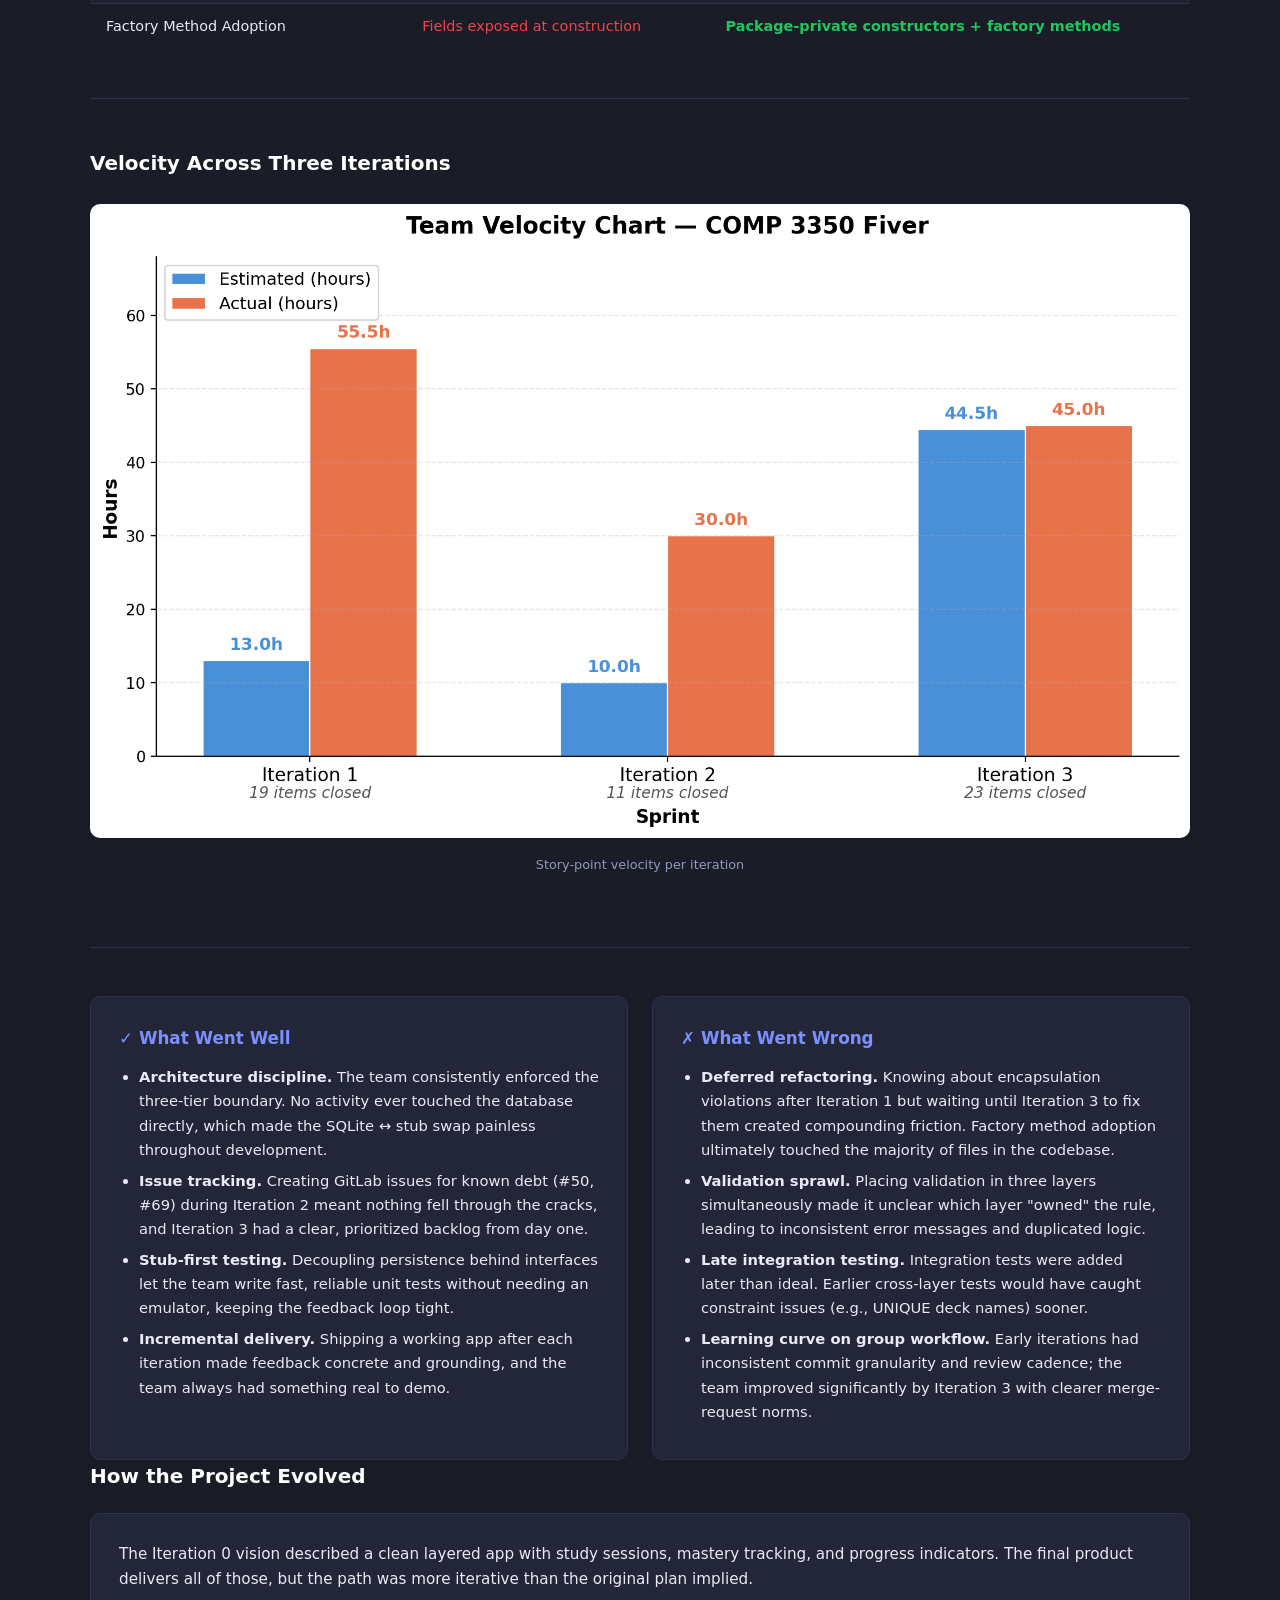
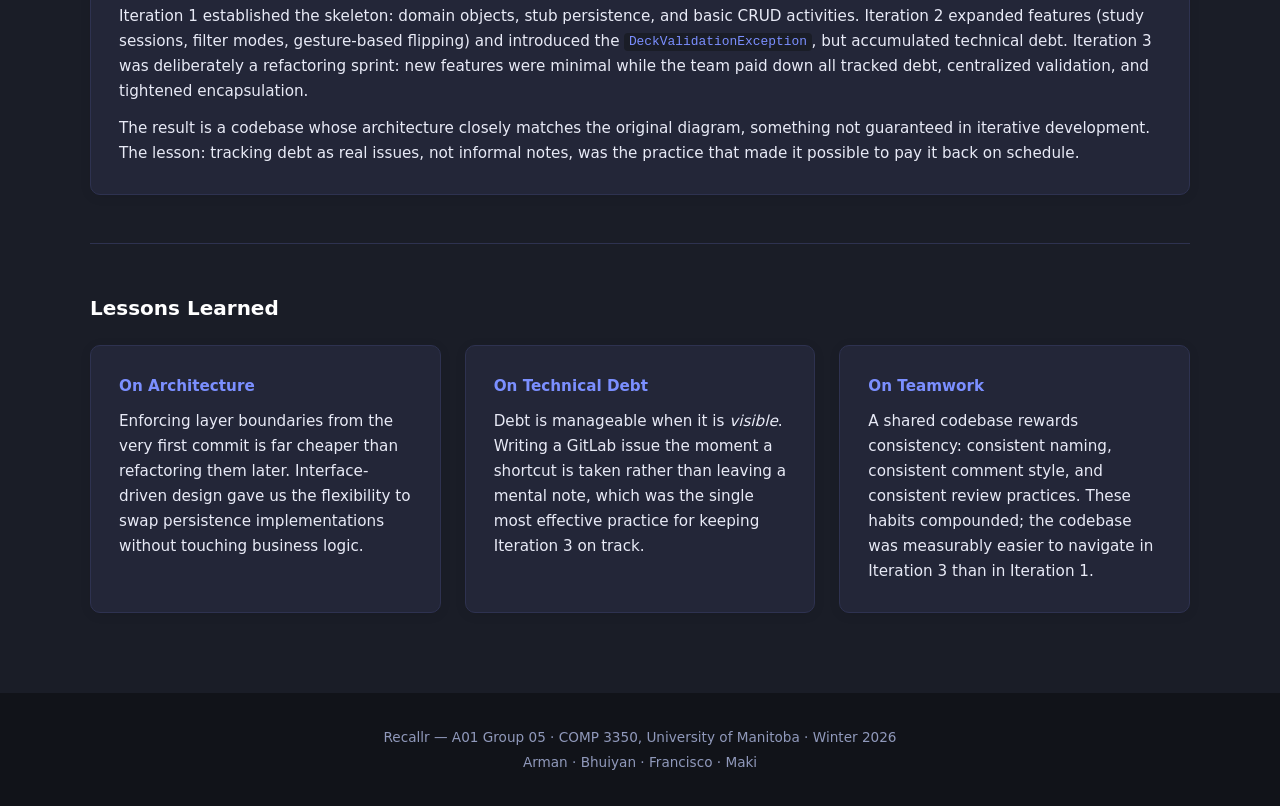
==== commit d9c735f6: "-changed grammar and punctuations" ====
--- a/website/index.html
+++ b/website/index.html
@@ -176,10 +176,10 @@
             width="100%"
             style="border-radius: 10px; max-width: 800px"
           >
-            <source src="assets/demo.mov" type="video/mp4" />
+            <source src="assets/demo.mp4" type="video/mp4" />
             <p>
               Your browser doesn't support embedded video.
-              <a href="assets/demo.mov">Download the demo video.</a>
+              <a href="assets/demo.mp4">Download the demo video.</a>
             </p>
           </video>
         </div>
@@ -267,7 +267,7 @@
           <div class="card">
             <h3>Logic</h3>
             <p>
-              Pure Java — no Android SDK dependency. Contains all business
+              Pure Java with no Android SDK dependency. Contains all business
               rules, validators, session state, and custom exceptions.
             </p>
             <ul class="styled-list">
@@ -281,7 +281,7 @@
             <h3>Data</h3>
             <p>
               Interface-driven persistence with two implementations switched via
-              dependency injection — no code changes needed to swap them.
+              dependency injection, with no code changes needed to swap them.
             </p>
             <ul class="styled-list">
               <li>SQLite (production) — persists across restarts</li>
@@ -289,86 +289,6 @@
               <li>CASCADE DELETE for referential integrity</li>
               <li>Pre-populated sample data on first launch</li>
             </ul>
-          </div>
-        </div>
-
-        <div
-          class="card-grid"
-          style="
-            grid-template-columns: repeat(auto-fit, minmax(180px, 1fr));
-            margin-top: 2rem;
-            gap: 1rem;
-          "
-        >
-          <div class="card" style="text-align: center; padding: 1.25rem">
-            <div
-              style="
-                font-size: 2rem;
-                font-weight: 800;
-                color: var(--accent-light);
-              "
-            >
-              44
-            </div>
-            <div style="font-size: 0.85rem; color: var(--text-muted-dark)">
-              Java Classes
-            </div>
-          </div>
-          <div class="card" style="text-align: center; padding: 1.25rem">
-            <div
-              style="
-                font-size: 2rem;
-                font-weight: 800;
-                color: var(--accent-light);
-              "
-            >
-              208
-            </div>
-            <div style="font-size: 0.85rem; color: var(--text-muted-dark)">
-              Automated Tests
-            </div>
-          </div>
-          <div class="card" style="text-align: center; padding: 1.25rem">
-            <div
-              style="
-                font-size: 2rem;
-                font-weight: 800;
-                color: var(--accent-light);
-              "
-            >
-              7,300
-            </div>
-            <div style="font-size: 0.85rem; color: var(--text-muted-dark)">
-              Lines of Java
-            </div>
-          </div>
-          <div class="card" style="text-align: center; padding: 1.25rem">
-            <div
-              style="
-                font-size: 2rem;
-                font-weight: 800;
-                color: var(--accent-light);
-              "
-            >
-              100%
-            </div>
-            <div style="font-size: 0.85rem; color: var(--text-muted-dark)">
-              Tests Passing
-            </div>
-          </div>
-          <div class="card" style="text-align: center; padding: 1.25rem">
-            <div
-              style="
-                font-size: 2rem;
-                font-weight: 800;
-                color: var(--accent-light);
-              "
-            >
-              16
-            </div>
-            <div style="font-size: 0.85rem; color: var(--text-muted-dark)">
-              Test Classes
-            </div>
           </div>
         </div>
       </div>
@@ -514,8 +434,8 @@
                 was the inconsistent placement of validation logic and poor
                 domain-object encapsulation. Beginning in Iteration 1,
                 validation rules for <code>Flashcard</code> and
-                <code>Deck</code> were spread across multiple layers — domain
-                objects, the logic layer, and even the presentation layer —
+                <code>Deck</code> were spread across multiple layers, including
+                domain objects, the logic layer and even the presentation layer,
                 rather than being centralized.
               </p>
               <p>
@@ -624,7 +544,7 @@
               <li>
                 <strong>Issue tracking.</strong> Creating GitLab issues for
                 known debt (#50, #69) during Iteration 2 meant nothing fell
-                through the cracks — Iteration 3 had a clear, prioritized
+                through the cracks, and Iteration 3 had a clear, prioritized
                 backlog from day one.
               </li>
               <li>
@@ -634,8 +554,8 @@
               </li>
               <li>
                 <strong>Incremental delivery.</strong> Shipping a working app
-                after each iteration made feedback concrete and grounding — the
-                team always had something real to demo.
+                after each iteration made feedback concrete and grounding, and
+                the team always had something real to demo.
               </li>
             </ul>
           </div>
@@ -677,7 +597,7 @@
             <p>
               The Iteration 0 vision described a clean layered app with study
               sessions, mastery tracking, and progress indicators. The final
-              product delivers all of those — but the path was more iterative
+              product delivers all of those, but the path was more iterative
               than the original plan implied.
             </p>
             <p>
@@ -692,7 +612,7 @@
             </p>
             <p>
               The result is a codebase whose architecture closely matches the
-              original diagram — something not guaranteed in iterative
+              original diagram, something not guaranteed in iterative
               development. The lesson: tracking debt as real issues, not
               informal notes, was the practice that made it possible to pay it
               back on schedule.
@@ -717,9 +637,9 @@
               <h4>On Technical Debt</h4>
               <p>
                 Debt is manageable when it is <em>visible</em>. Writing a GitLab
-                issue the moment a shortcut is taken — rather than leaving a
-                mental note — was the single most effective practice for keeping
-                Iteration 3 on track.
+                issue the moment a shortcut is taken rather than leaving a
+                mental note, which was the single most effective practice for
+                keeping Iteration 3 on track.
               </p>
             </div>
             <div class="card">
@@ -727,7 +647,7 @@
               <p>
                 A shared codebase rewards consistency: consistent naming,
                 consistent comment style, and consistent review practices. These
-                habits compounded — the codebase was measurably easier to
+                habits compounded; the codebase was measurably easier to
                 navigate in Iteration 3 than in Iteration 1.
               </p>
             </div>
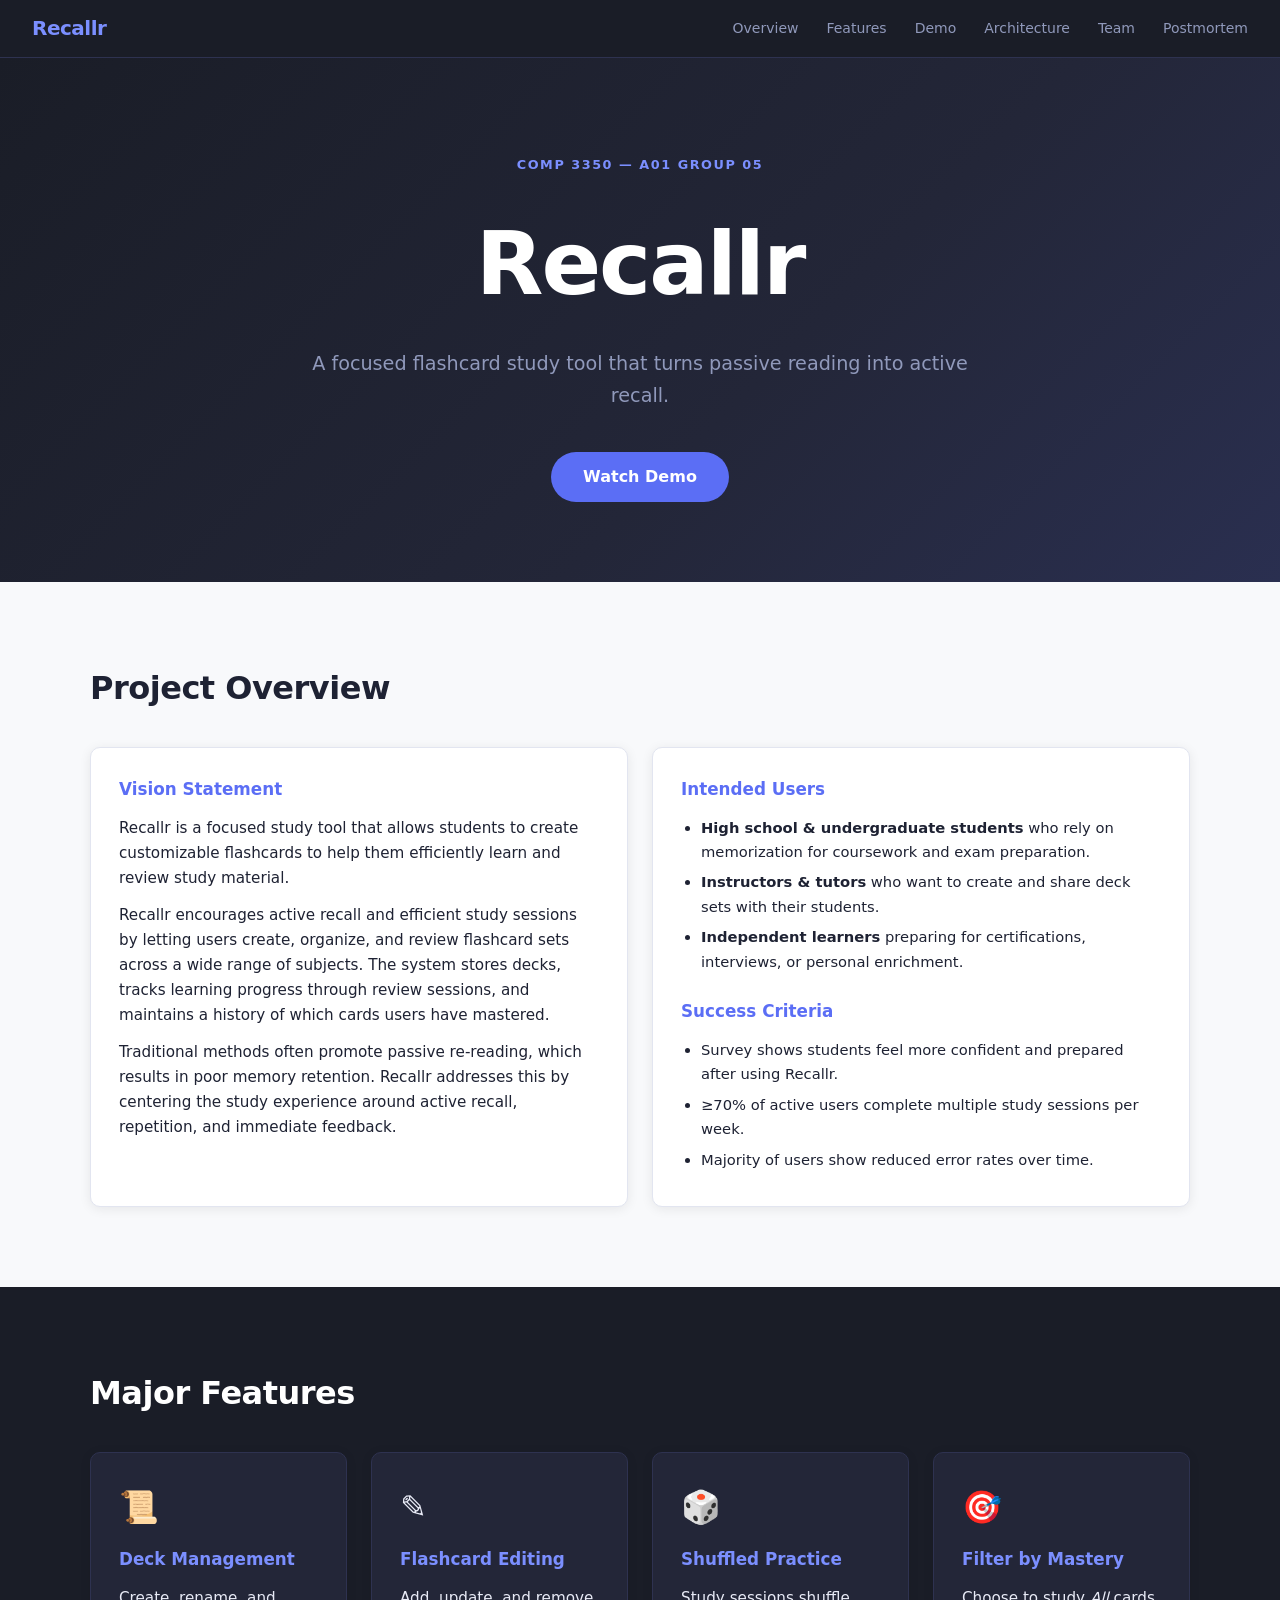
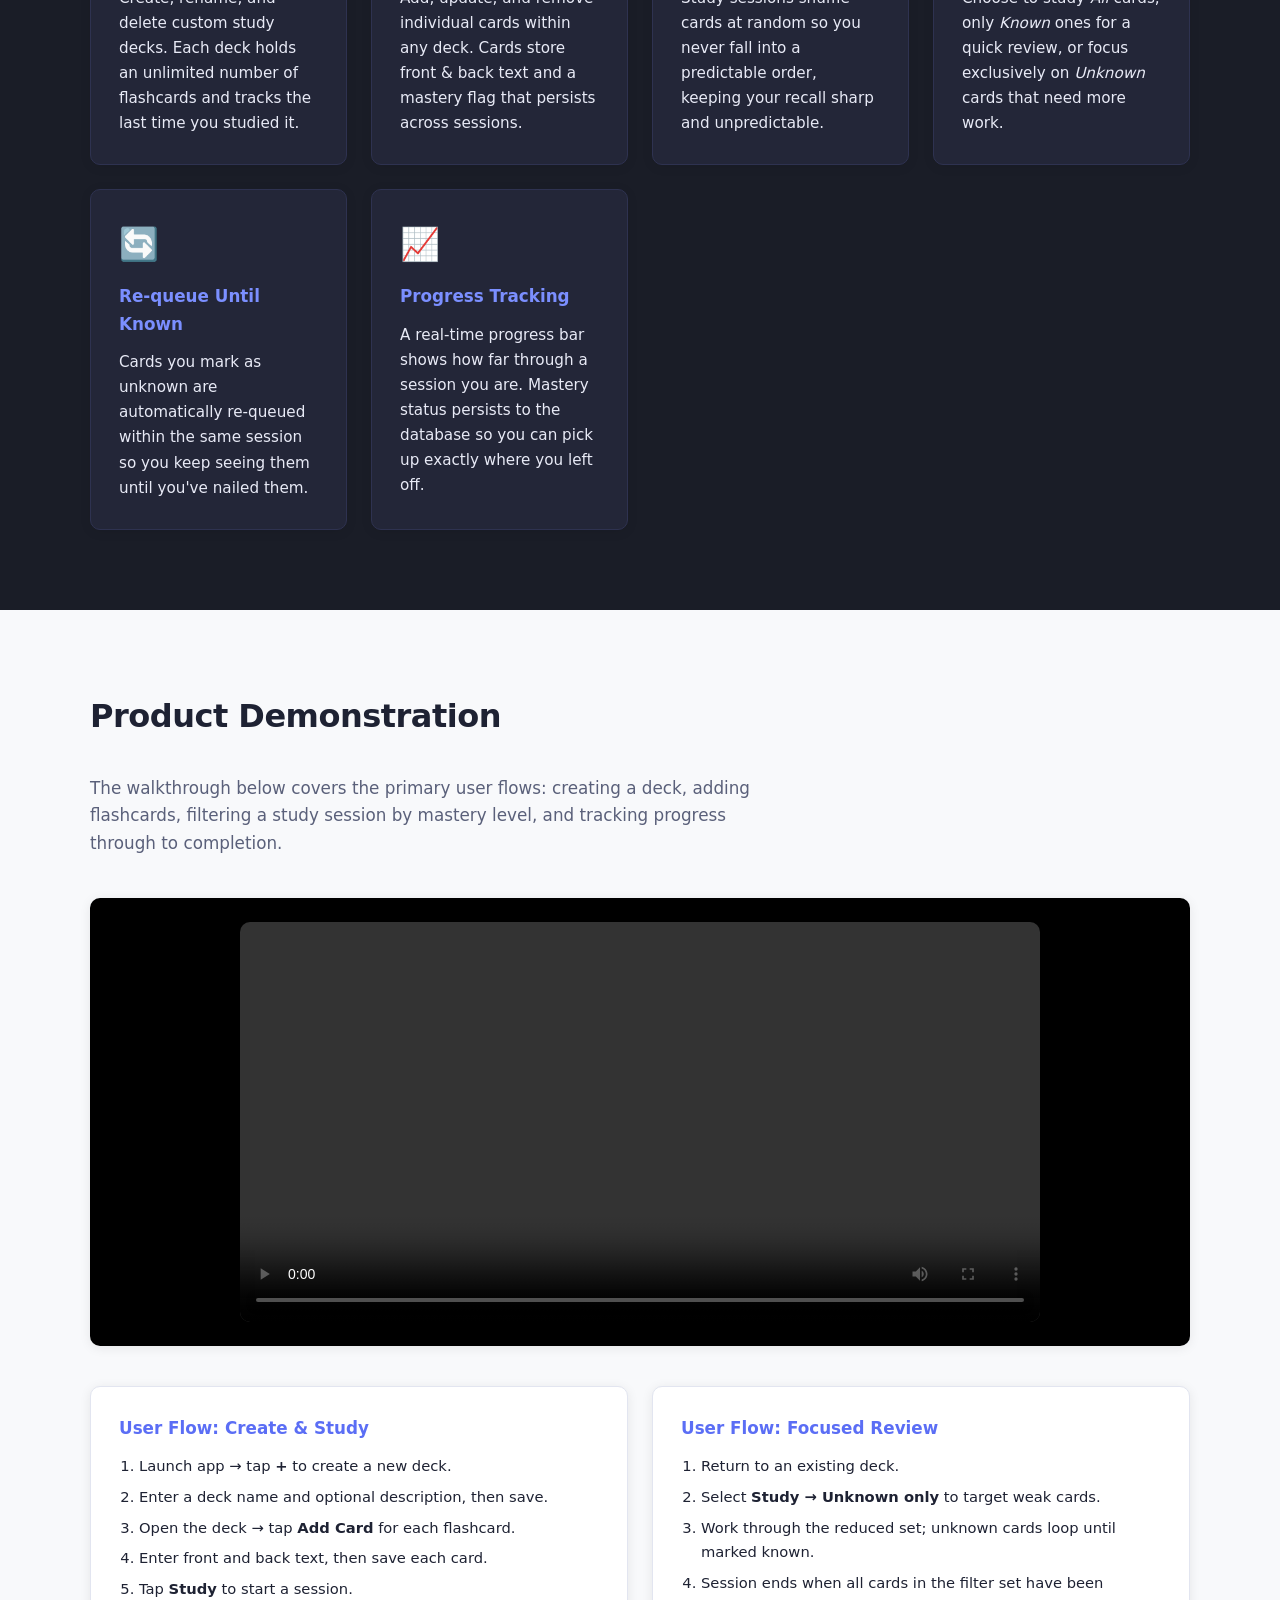
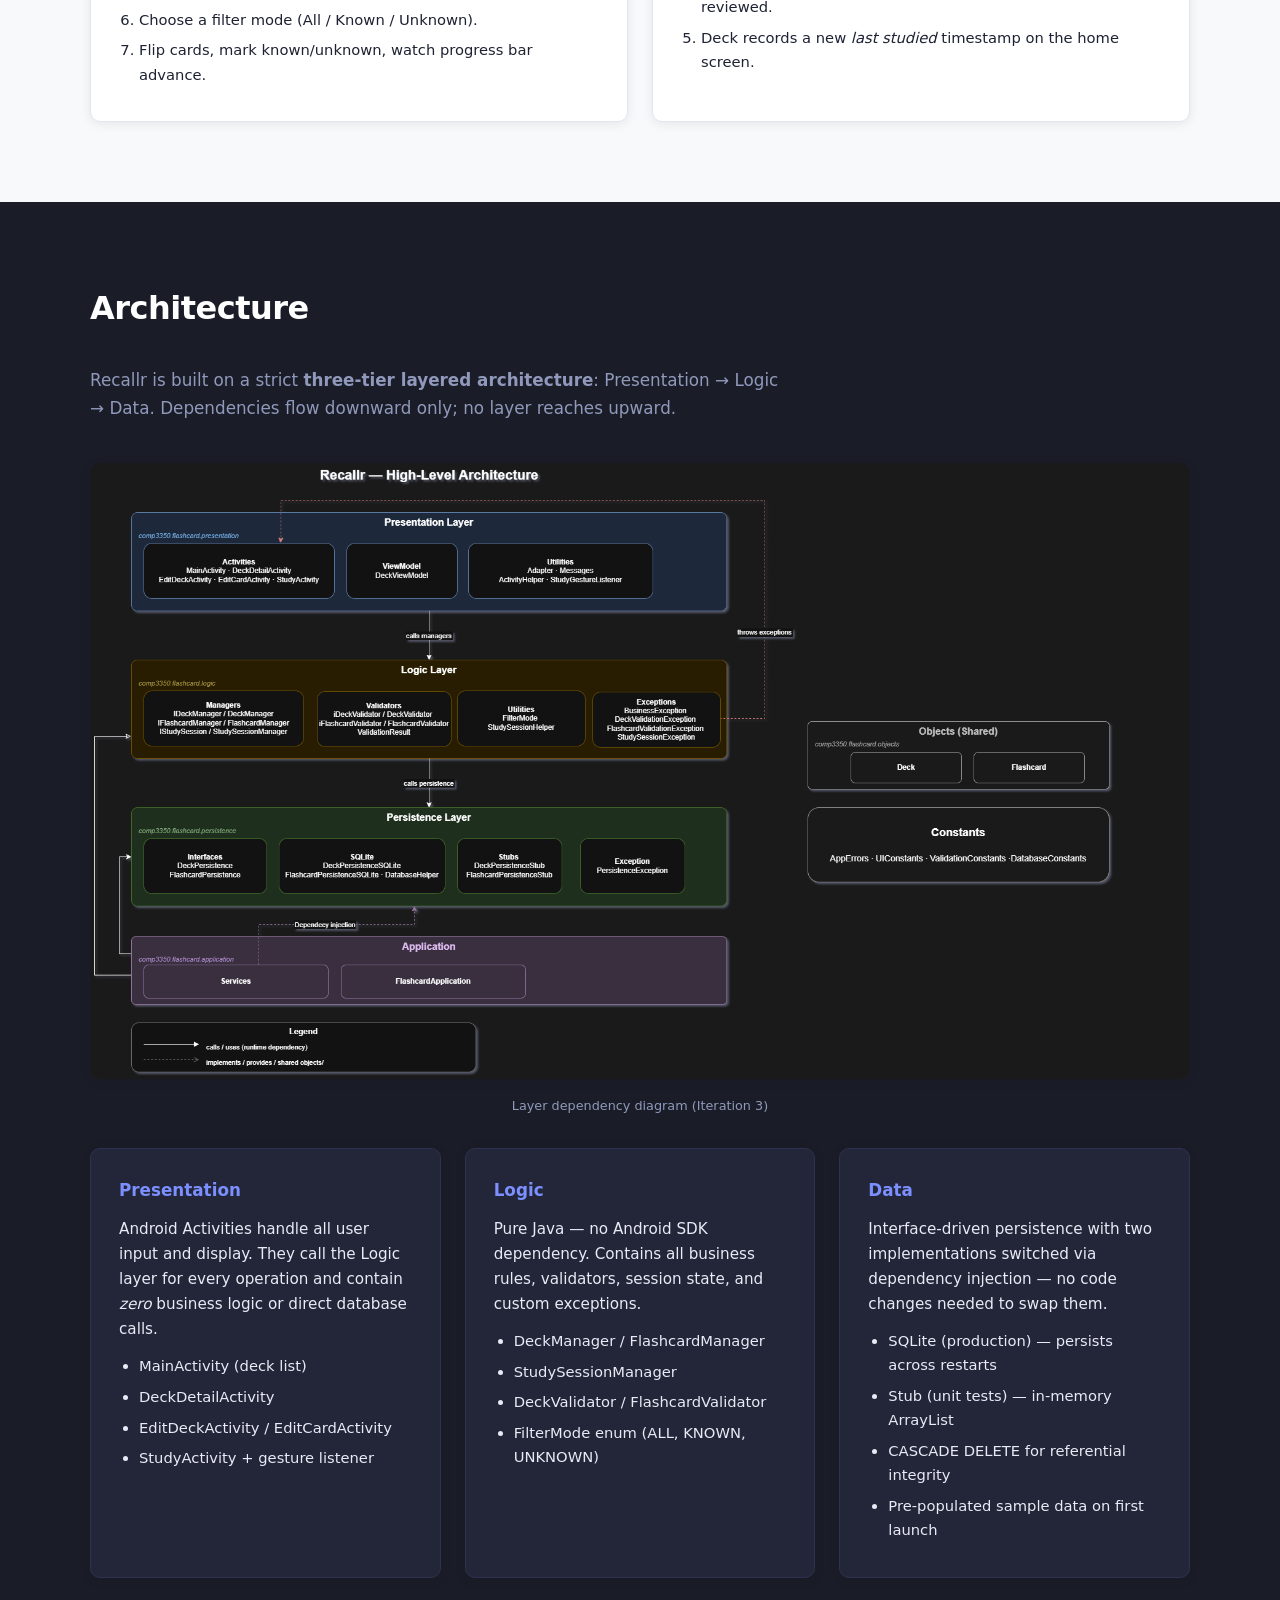
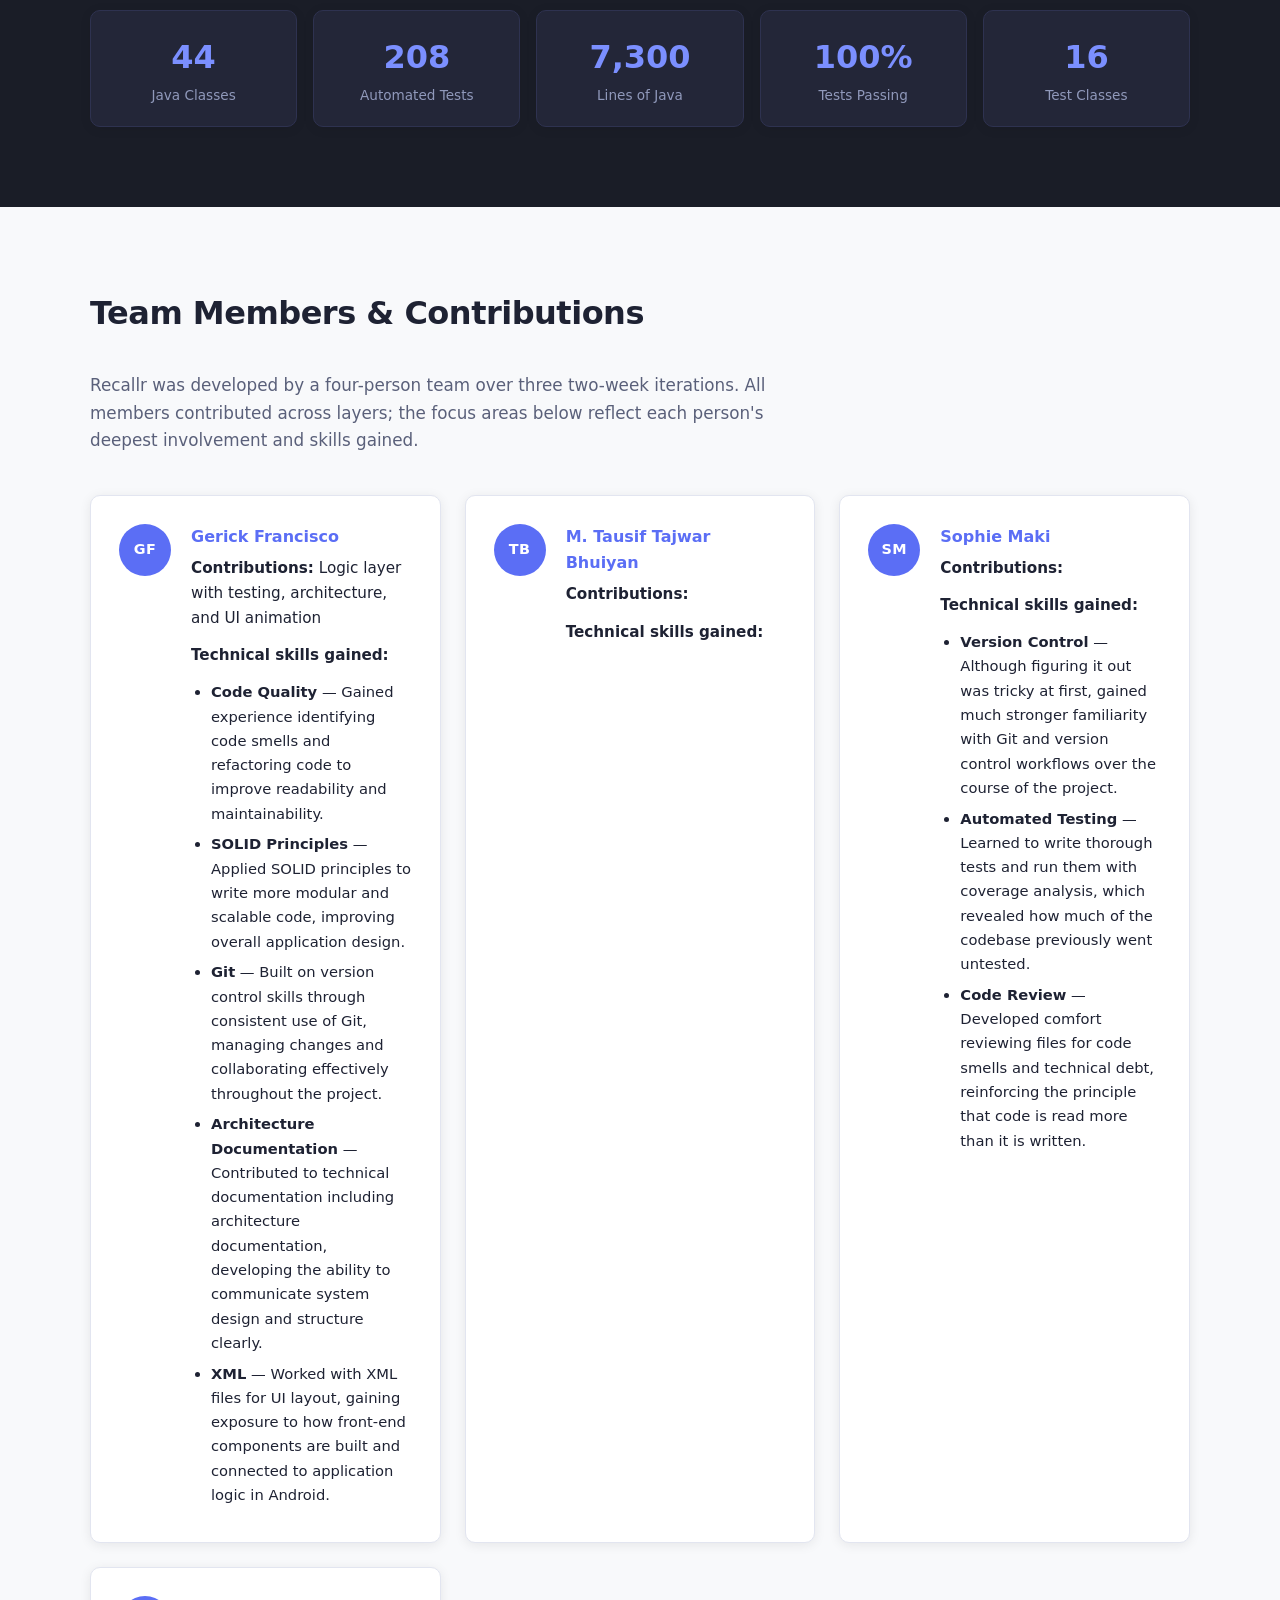
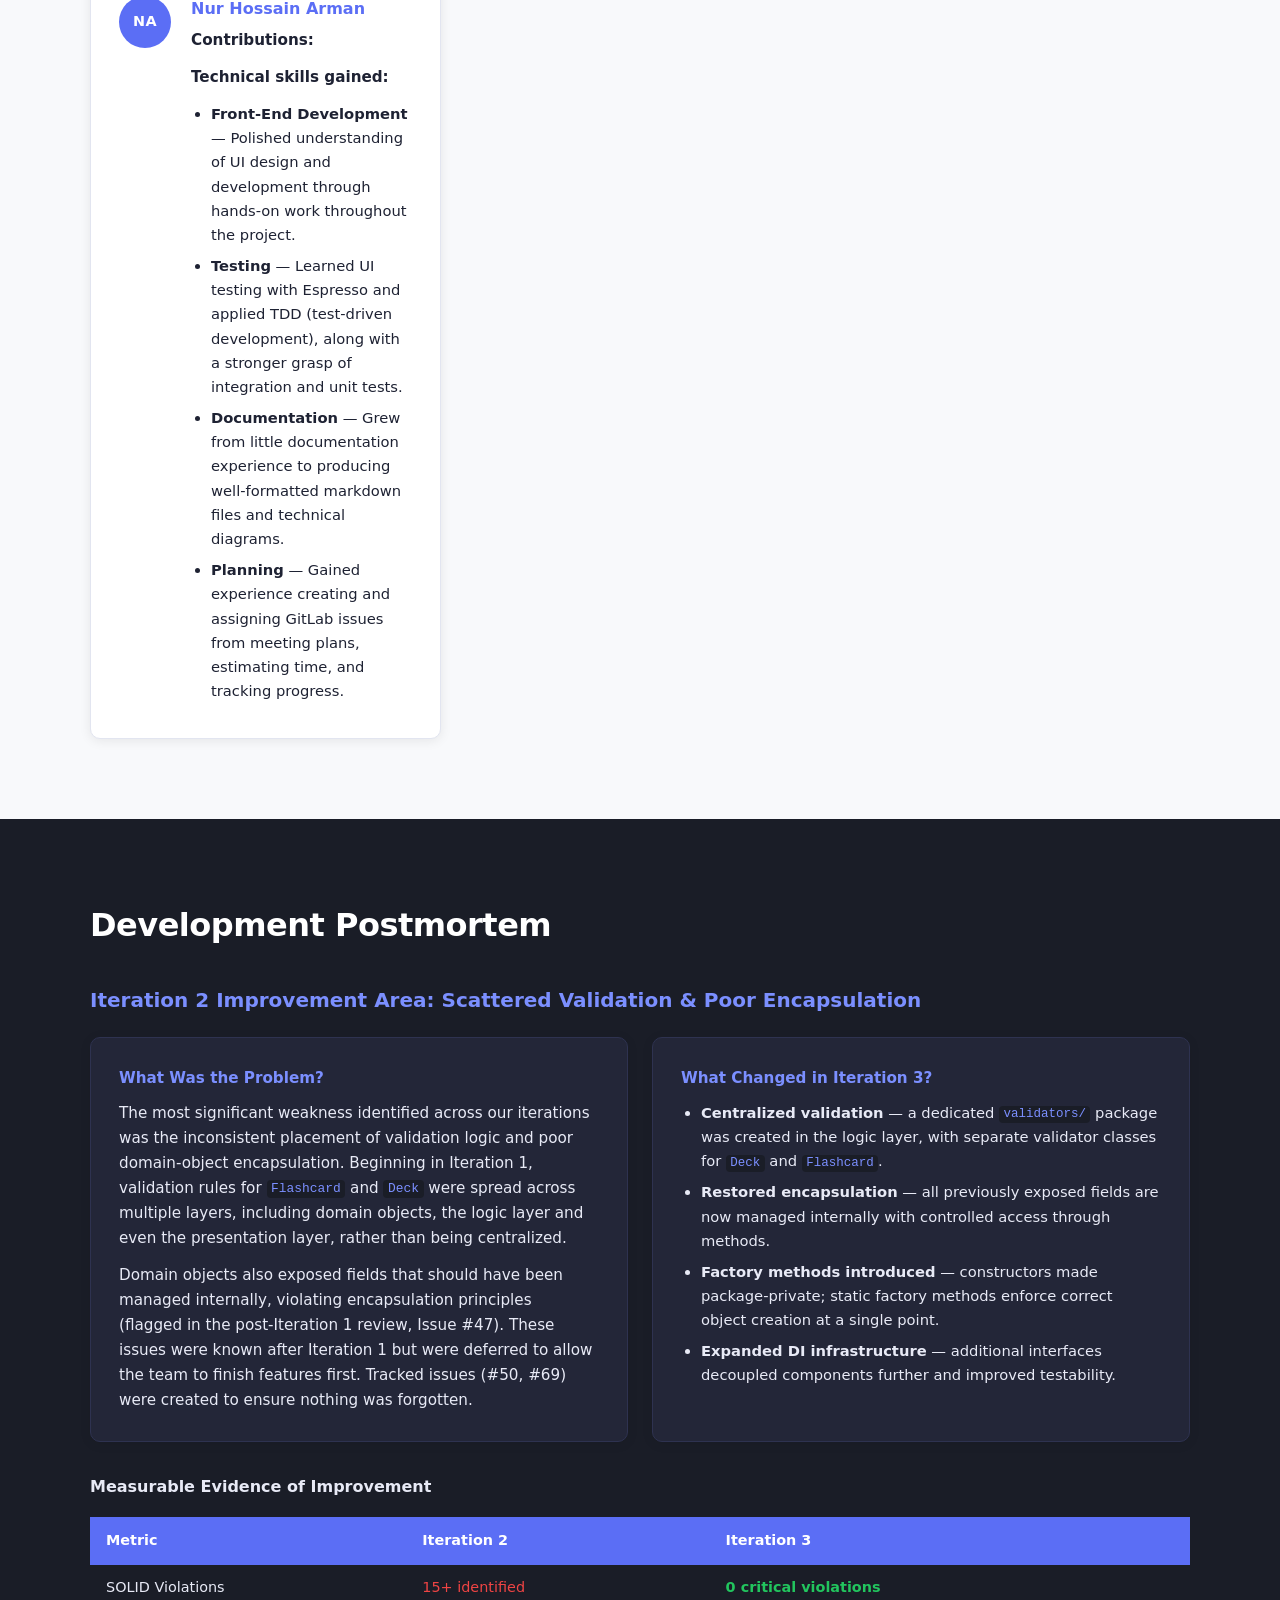
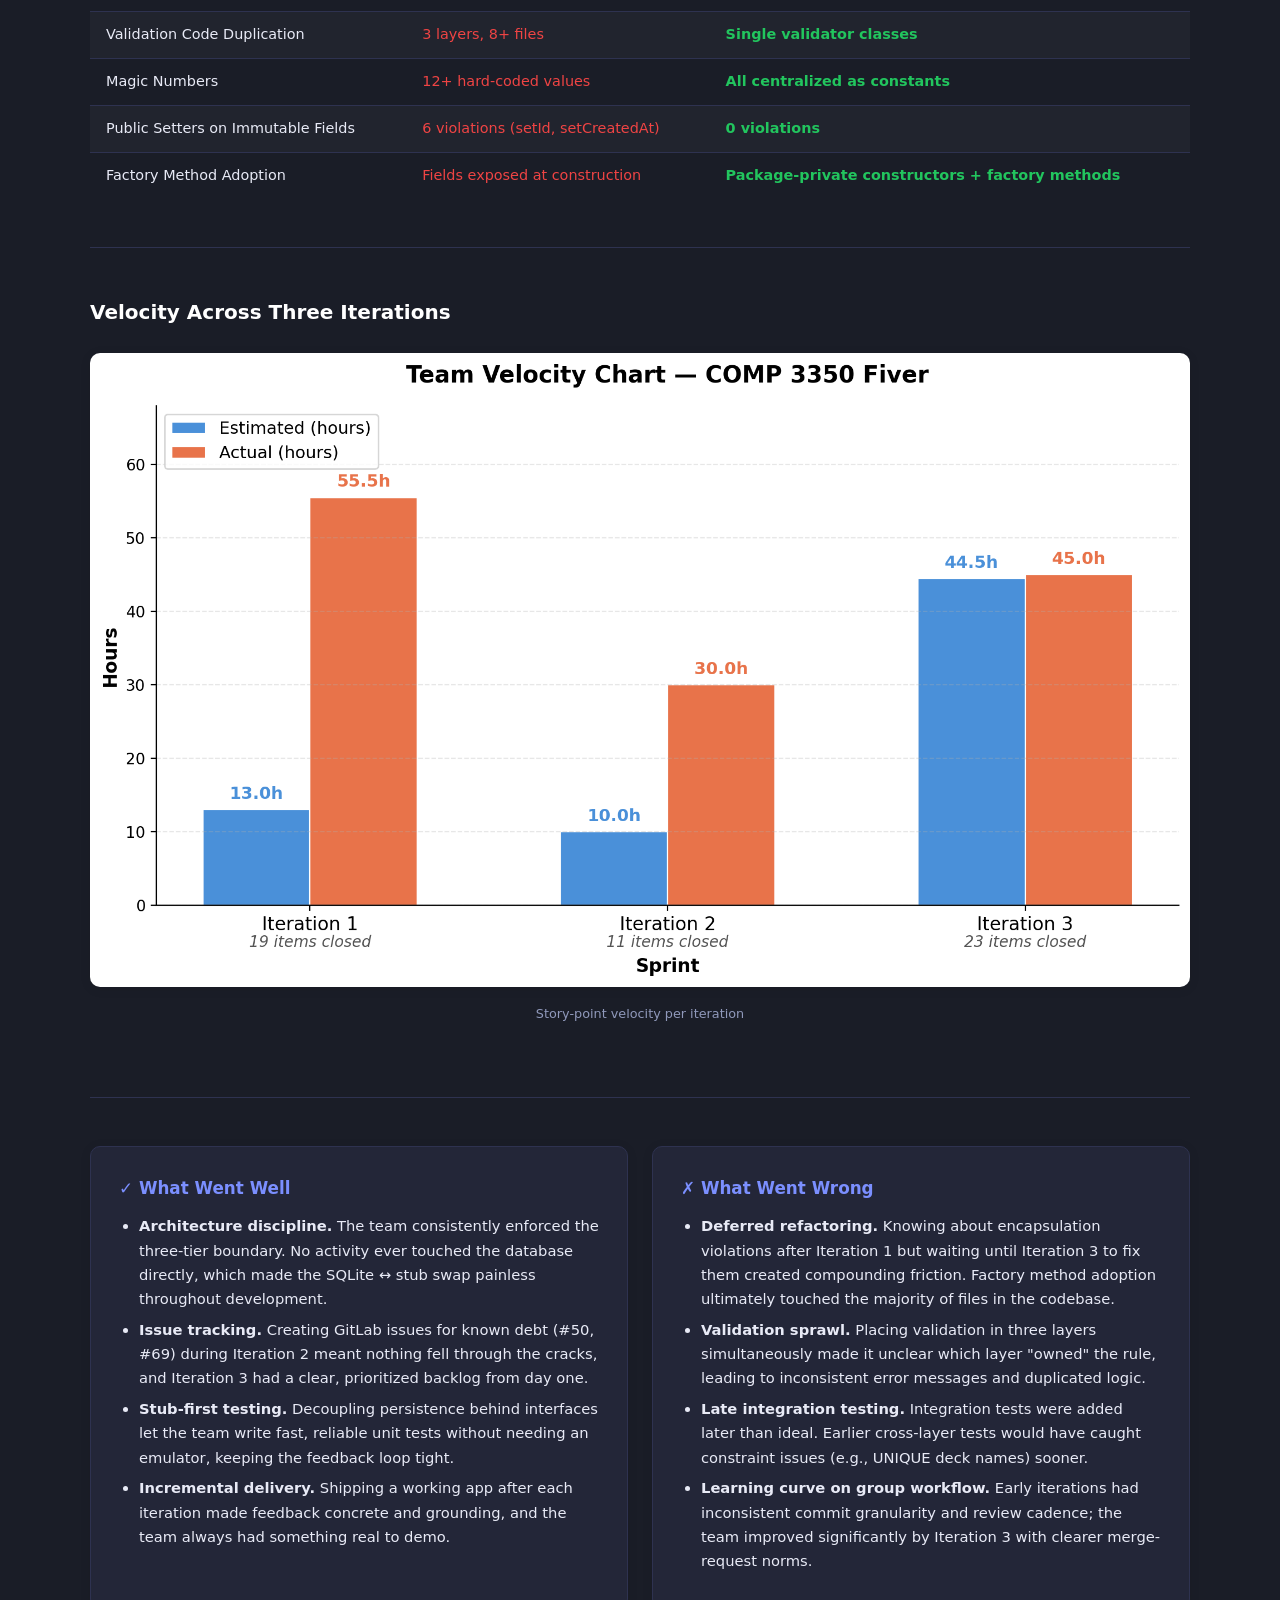
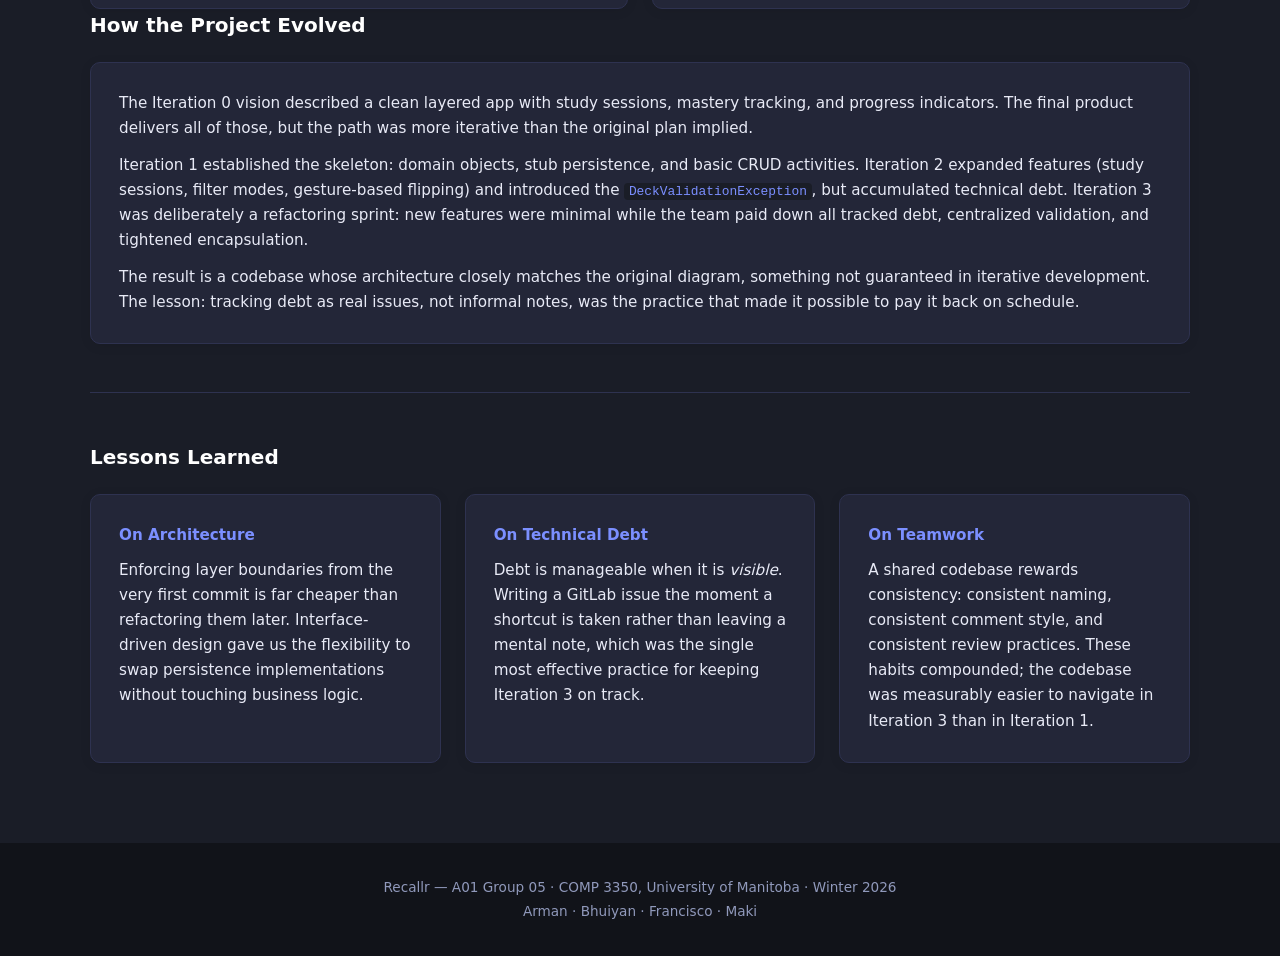
==== commit dae5d04b: "-fixed demo and added blocks to architecture" ====
--- a/website/index.html
+++ b/website/index.html
@@ -176,10 +176,10 @@
             width="100%"
             style="border-radius: 10px; max-width: 800px"
           >
-            <source src="assets/demo.mp4" type="video/mp4" />
+            <source src="assets/demo.mov" type="video/mp4" />
             <p>
               Your browser doesn't support embedded video.
-              <a href="assets/demo.mp4">Download the demo video.</a>
+              <a href="assets/demo.mov">Download the demo video.</a>
             </p>
           </video>
         </div>
@@ -267,7 +267,7 @@
           <div class="card">
             <h3>Logic</h3>
             <p>
-              Pure Java with no Android SDK dependency. Contains all business
+              Pure Java — no Android SDK dependency. Contains all business
               rules, validators, session state, and custom exceptions.
             </p>
             <ul class="styled-list">
@@ -281,7 +281,7 @@
             <h3>Data</h3>
             <p>
               Interface-driven persistence with two implementations switched via
-              dependency injection, with no code changes needed to swap them.
+              dependency injection — no code changes needed to swap them.
             </p>
             <ul class="styled-list">
               <li>SQLite (production) — persists across restarts</li>
@@ -289,6 +289,86 @@
               <li>CASCADE DELETE for referential integrity</li>
               <li>Pre-populated sample data on first launch</li>
             </ul>
+          </div>
+        </div>
+
+        <div
+          class="card-grid"
+          style="
+            grid-template-columns: repeat(auto-fit, minmax(180px, 1fr));
+            margin-top: 2rem;
+            gap: 1rem;
+          "
+        >
+          <div class="card" style="text-align: center; padding: 1.25rem">
+            <div
+              style="
+                font-size: 2rem;
+                font-weight: 800;
+                color: var(--accent-light);
+              "
+            >
+              44
+            </div>
+            <div style="font-size: 0.85rem; color: var(--text-muted-dark)">
+              Java Classes
+            </div>
+          </div>
+          <div class="card" style="text-align: center; padding: 1.25rem">
+            <div
+              style="
+                font-size: 2rem;
+                font-weight: 800;
+                color: var(--accent-light);
+              "
+            >
+              208
+            </div>
+            <div style="font-size: 0.85rem; color: var(--text-muted-dark)">
+              Automated Tests
+            </div>
+          </div>
+          <div class="card" style="text-align: center; padding: 1.25rem">
+            <div
+              style="
+                font-size: 2rem;
+                font-weight: 800;
+                color: var(--accent-light);
+              "
+            >
+              7,300
+            </div>
+            <div style="font-size: 0.85rem; color: var(--text-muted-dark)">
+              Lines of Java
+            </div>
+          </div>
+          <div class="card" style="text-align: center; padding: 1.25rem">
+            <div
+              style="
+                font-size: 2rem;
+                font-weight: 800;
+                color: var(--accent-light);
+              "
+            >
+              100%
+            </div>
+            <div style="font-size: 0.85rem; color: var(--text-muted-dark)">
+              Tests Passing
+            </div>
+          </div>
+          <div class="card" style="text-align: center; padding: 1.25rem">
+            <div
+              style="
+                font-size: 2rem;
+                font-weight: 800;
+                color: var(--accent-light);
+              "
+            >
+              16
+            </div>
+            <div style="font-size: 0.85rem; color: var(--text-muted-dark)">
+              Test Classes
+            </div>
           </div>
         </div>
       </div>
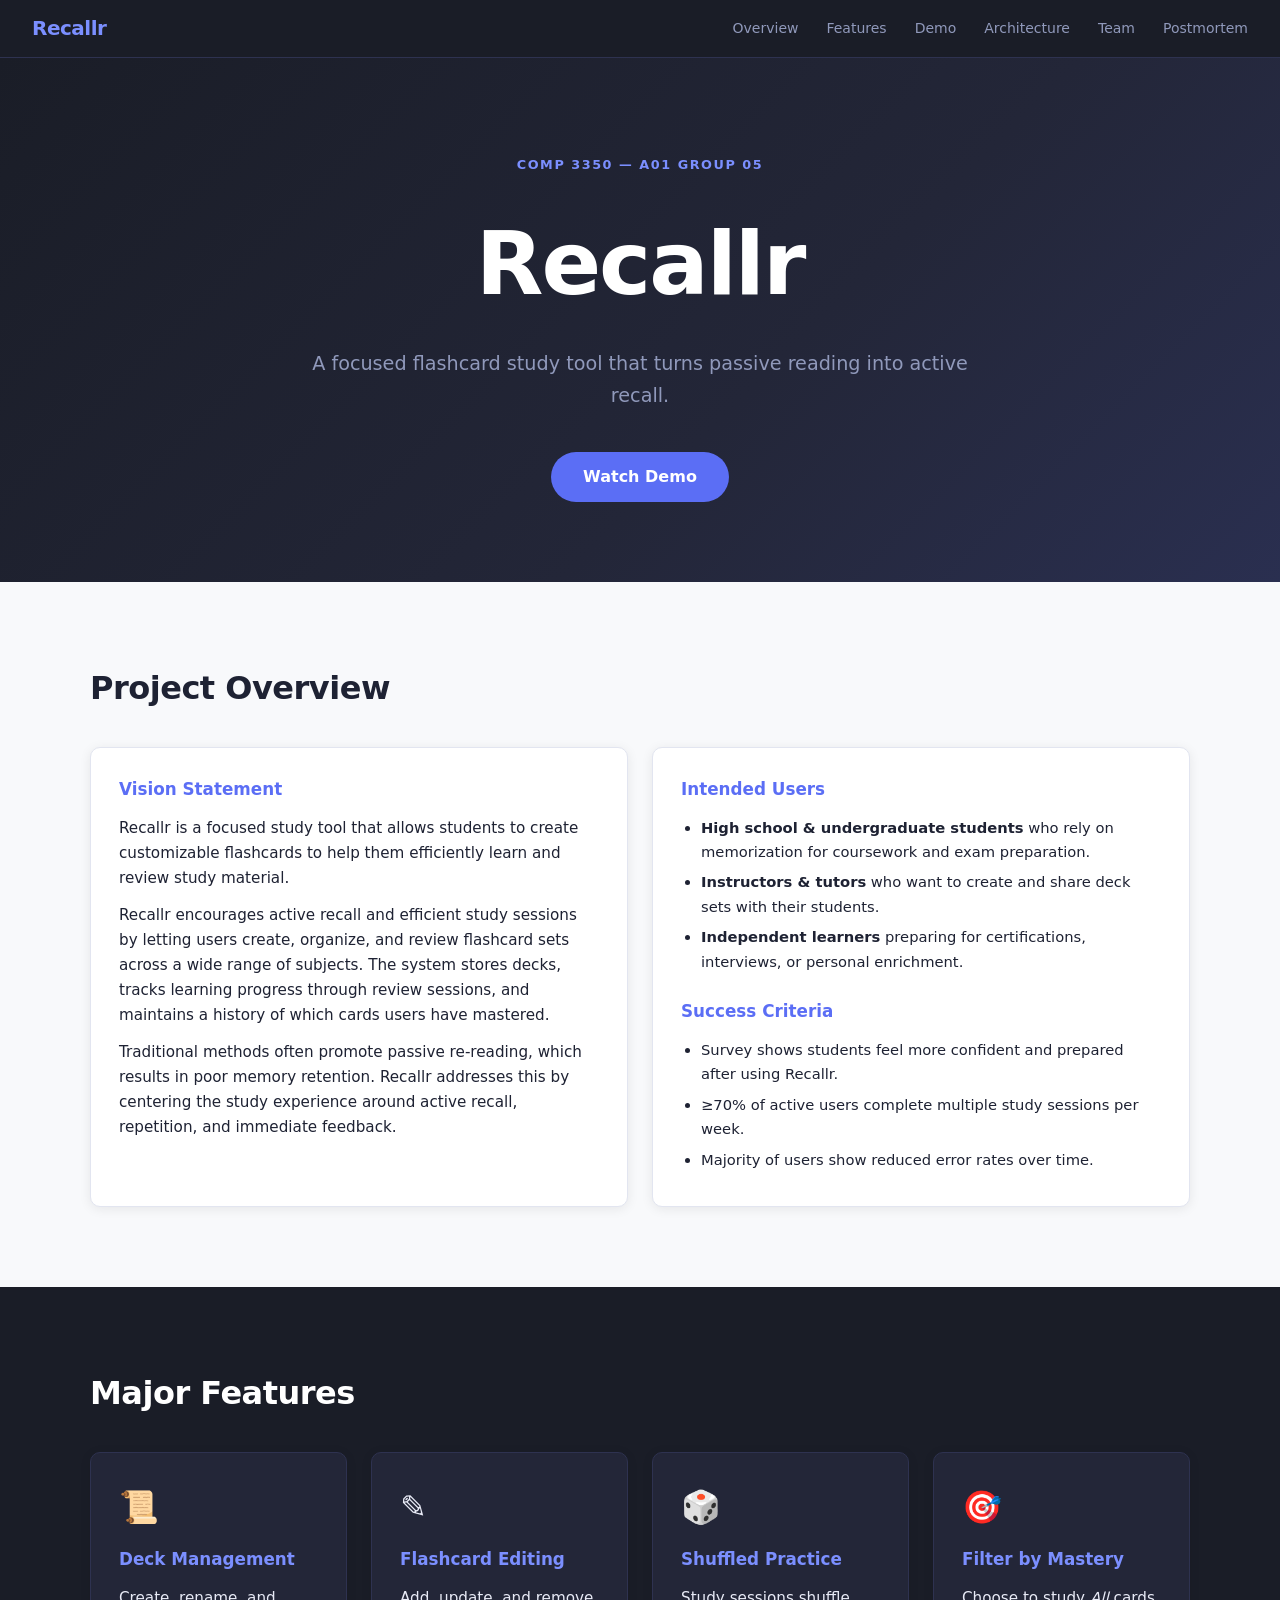
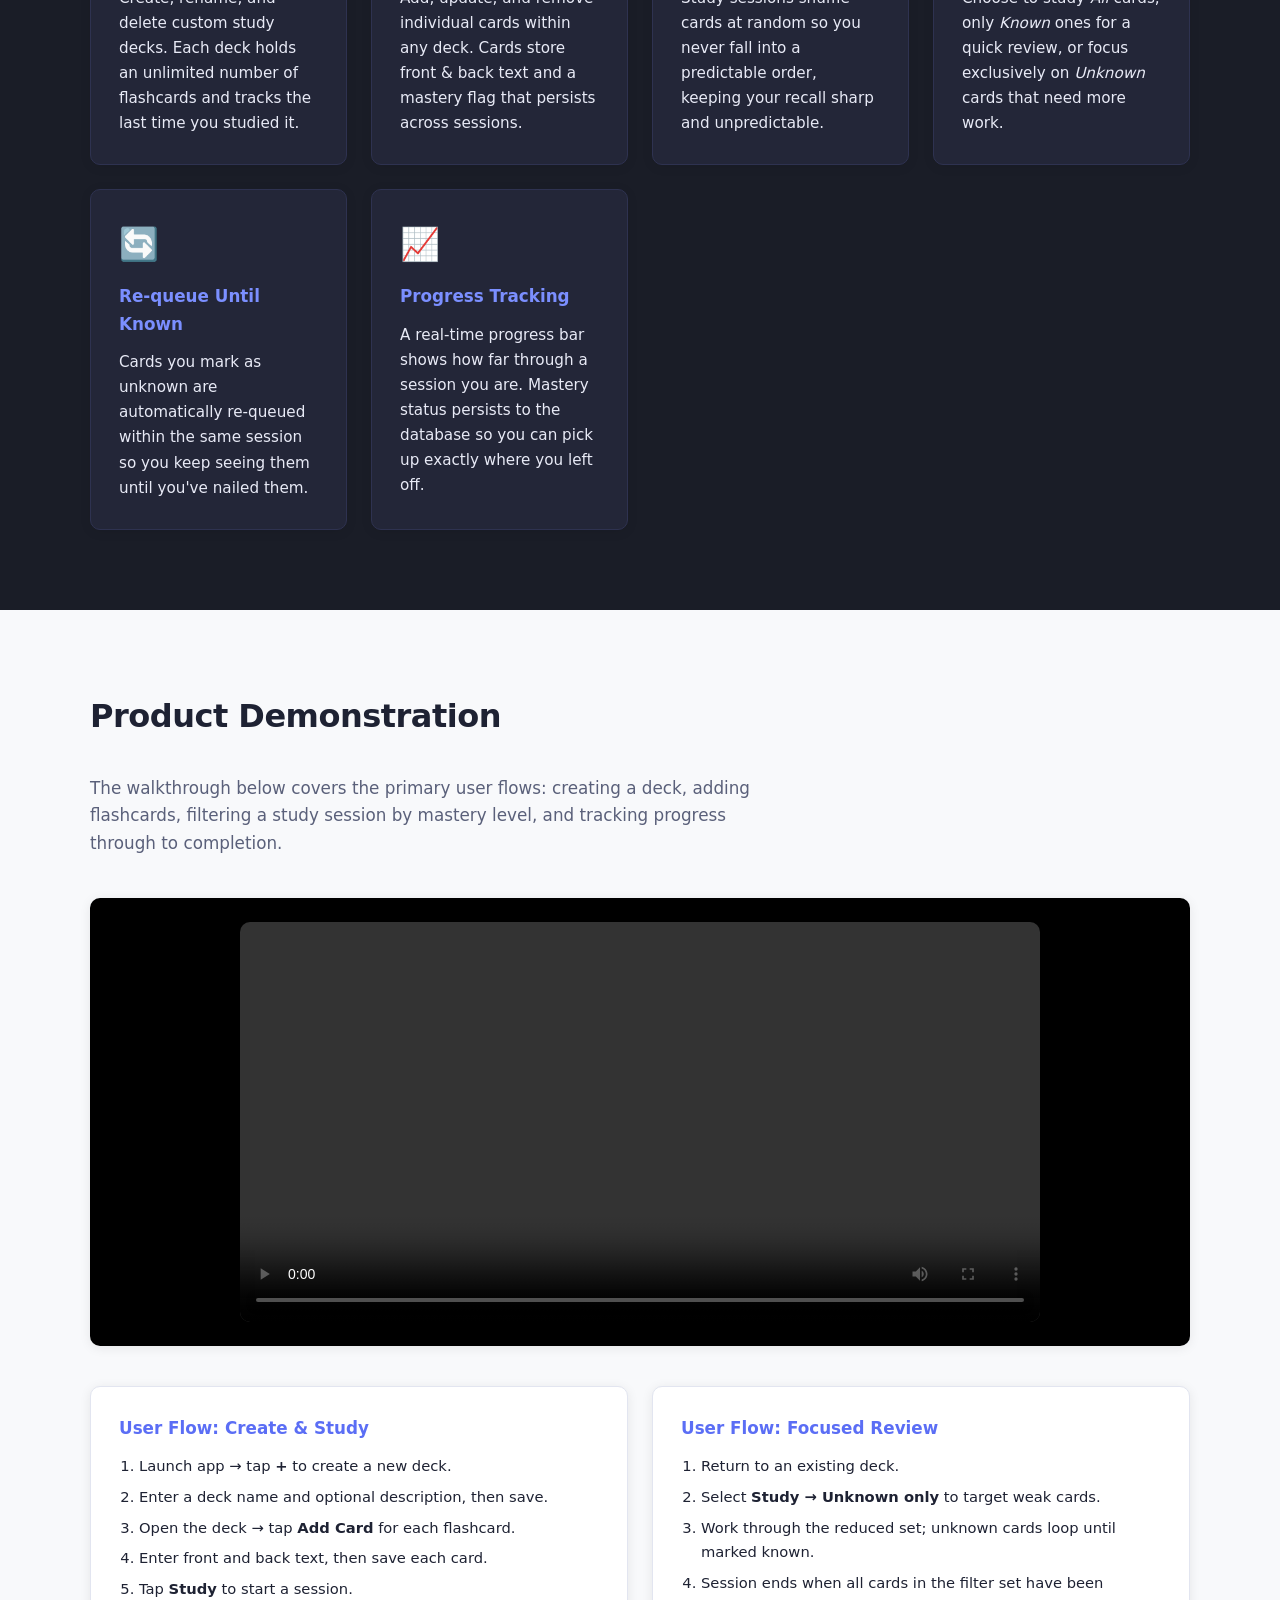
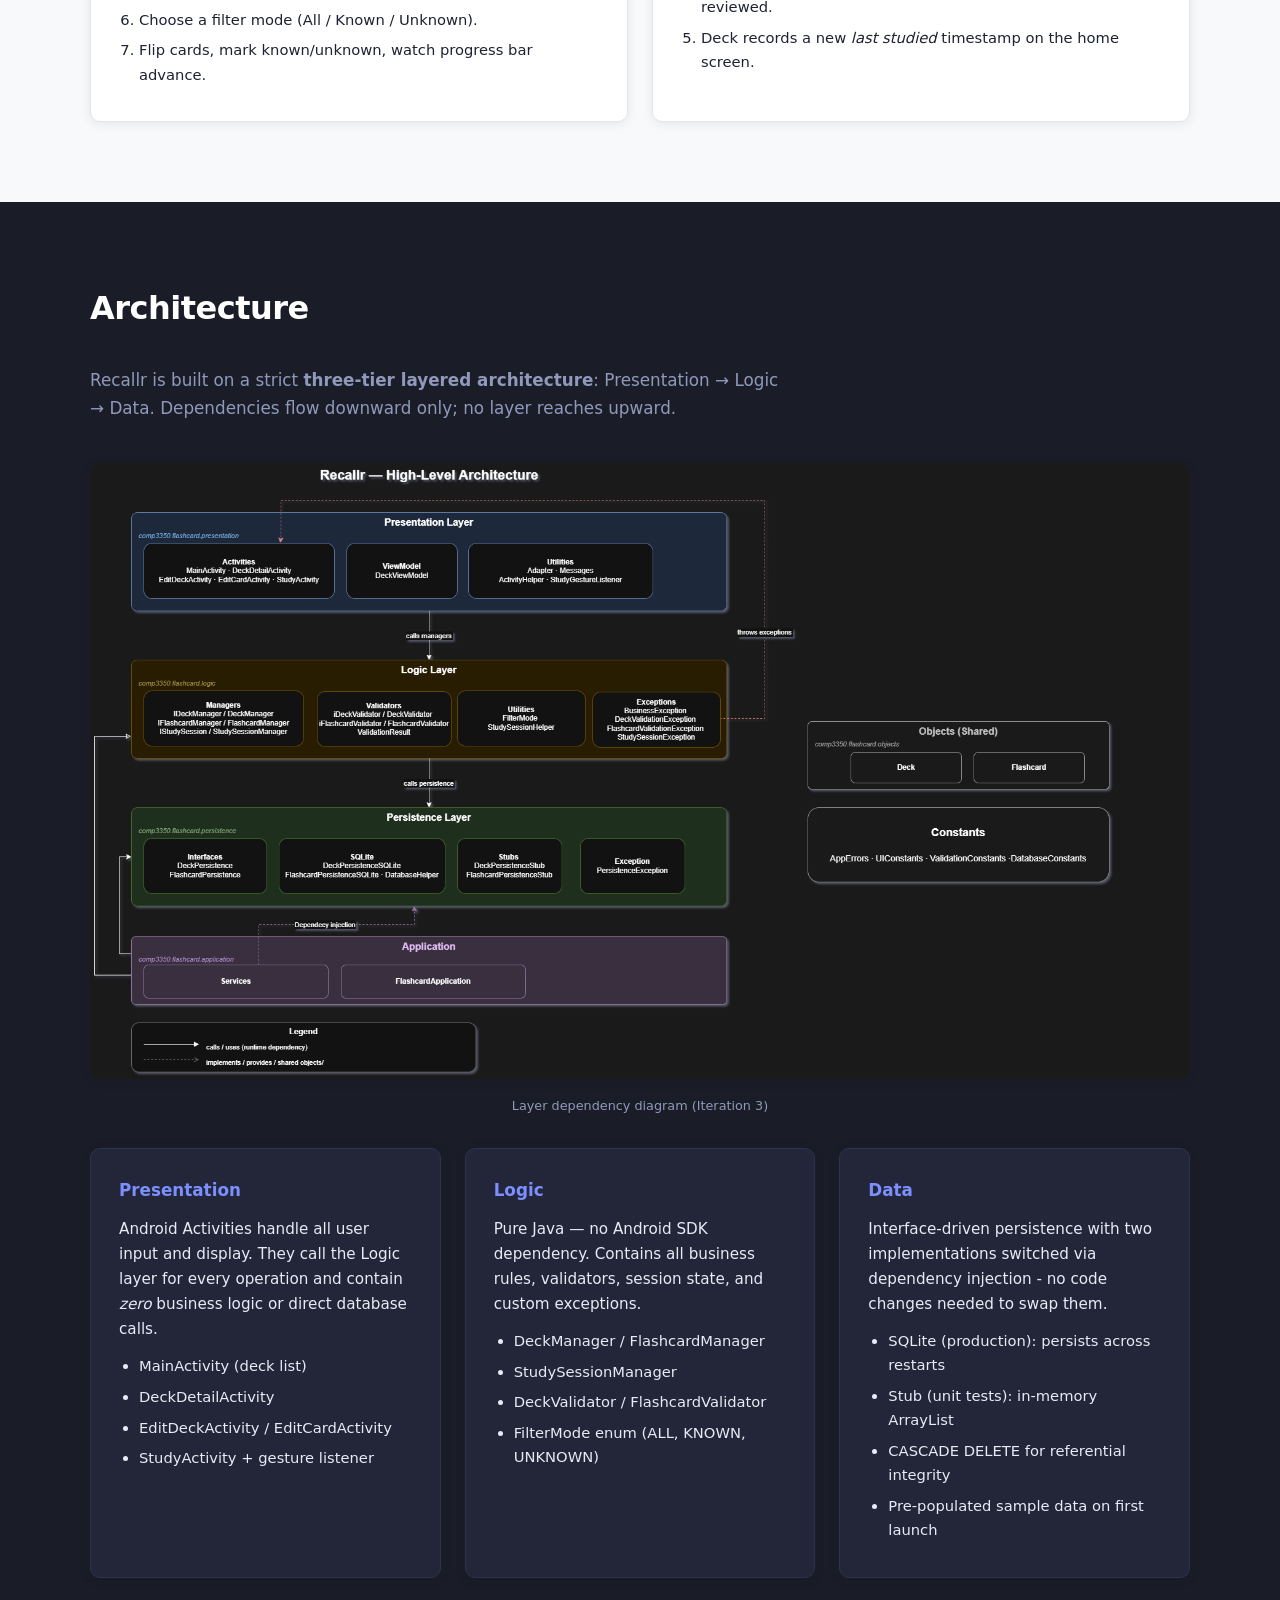
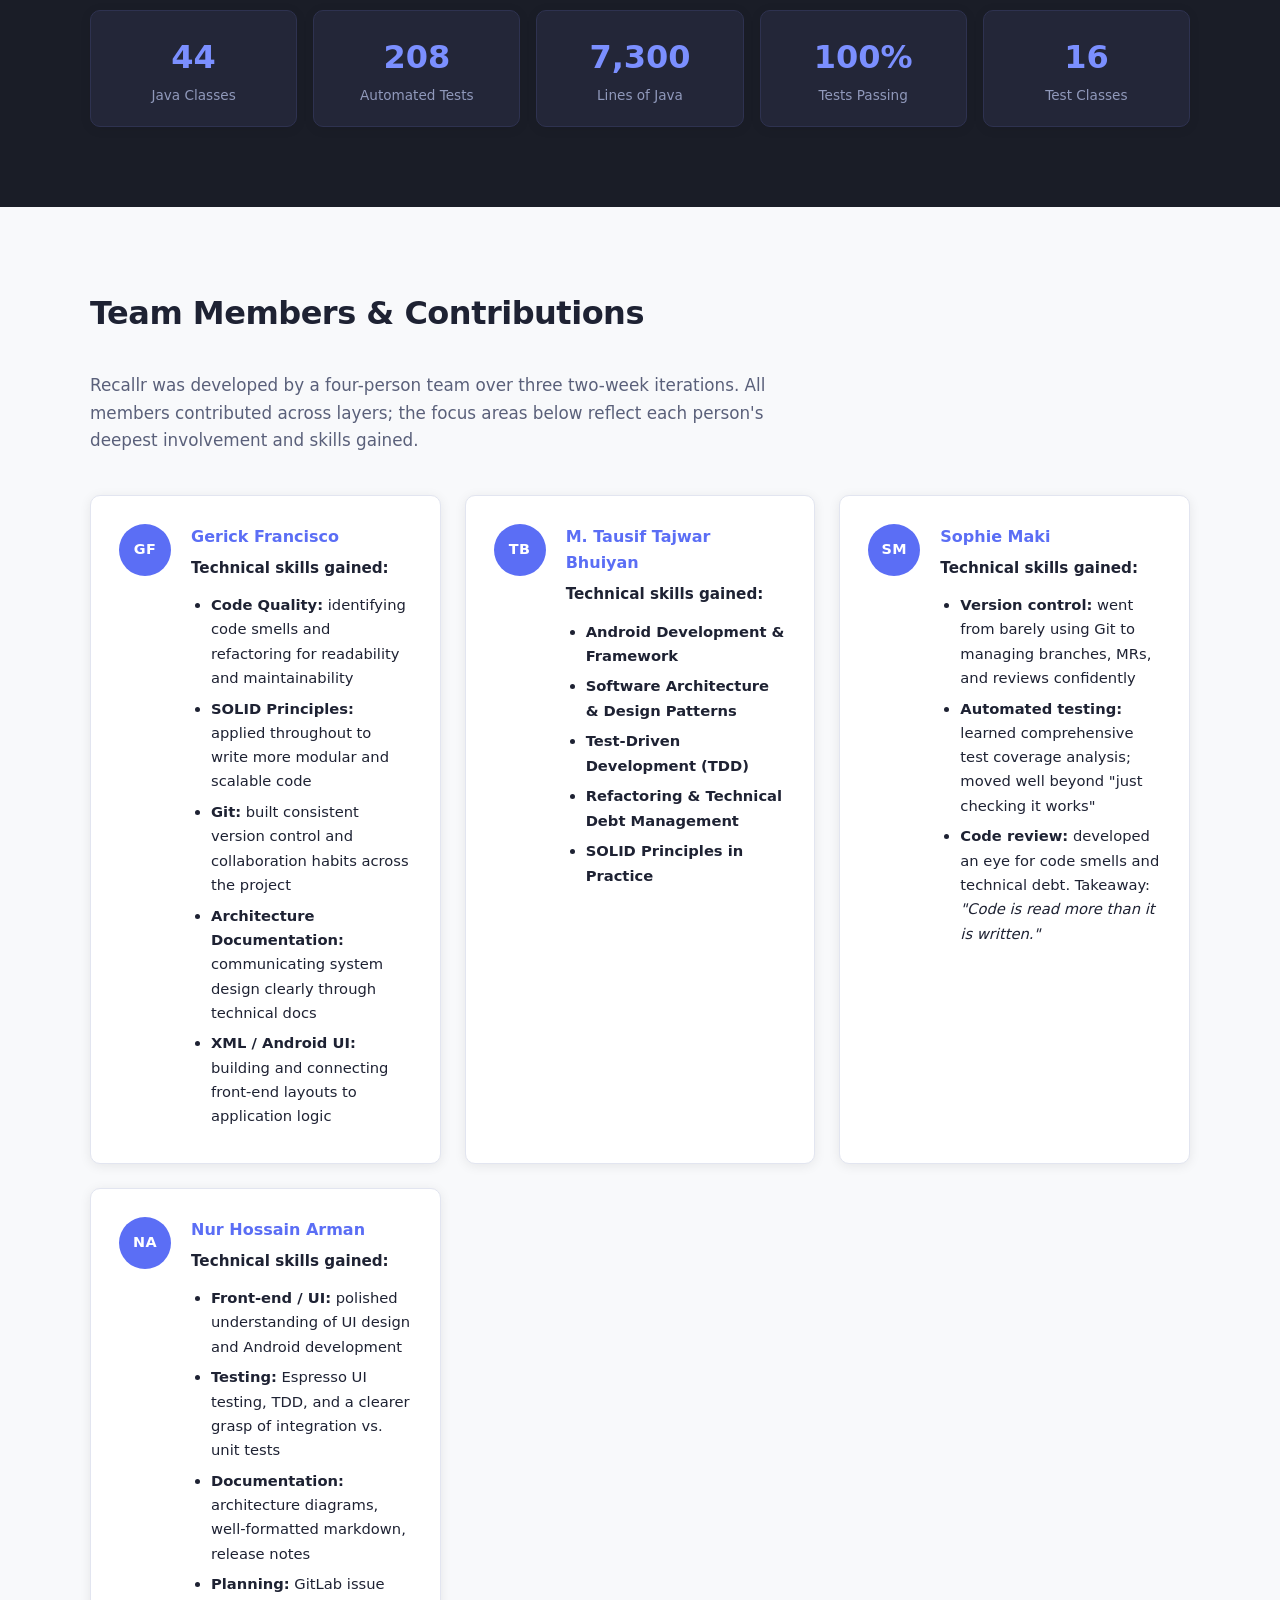
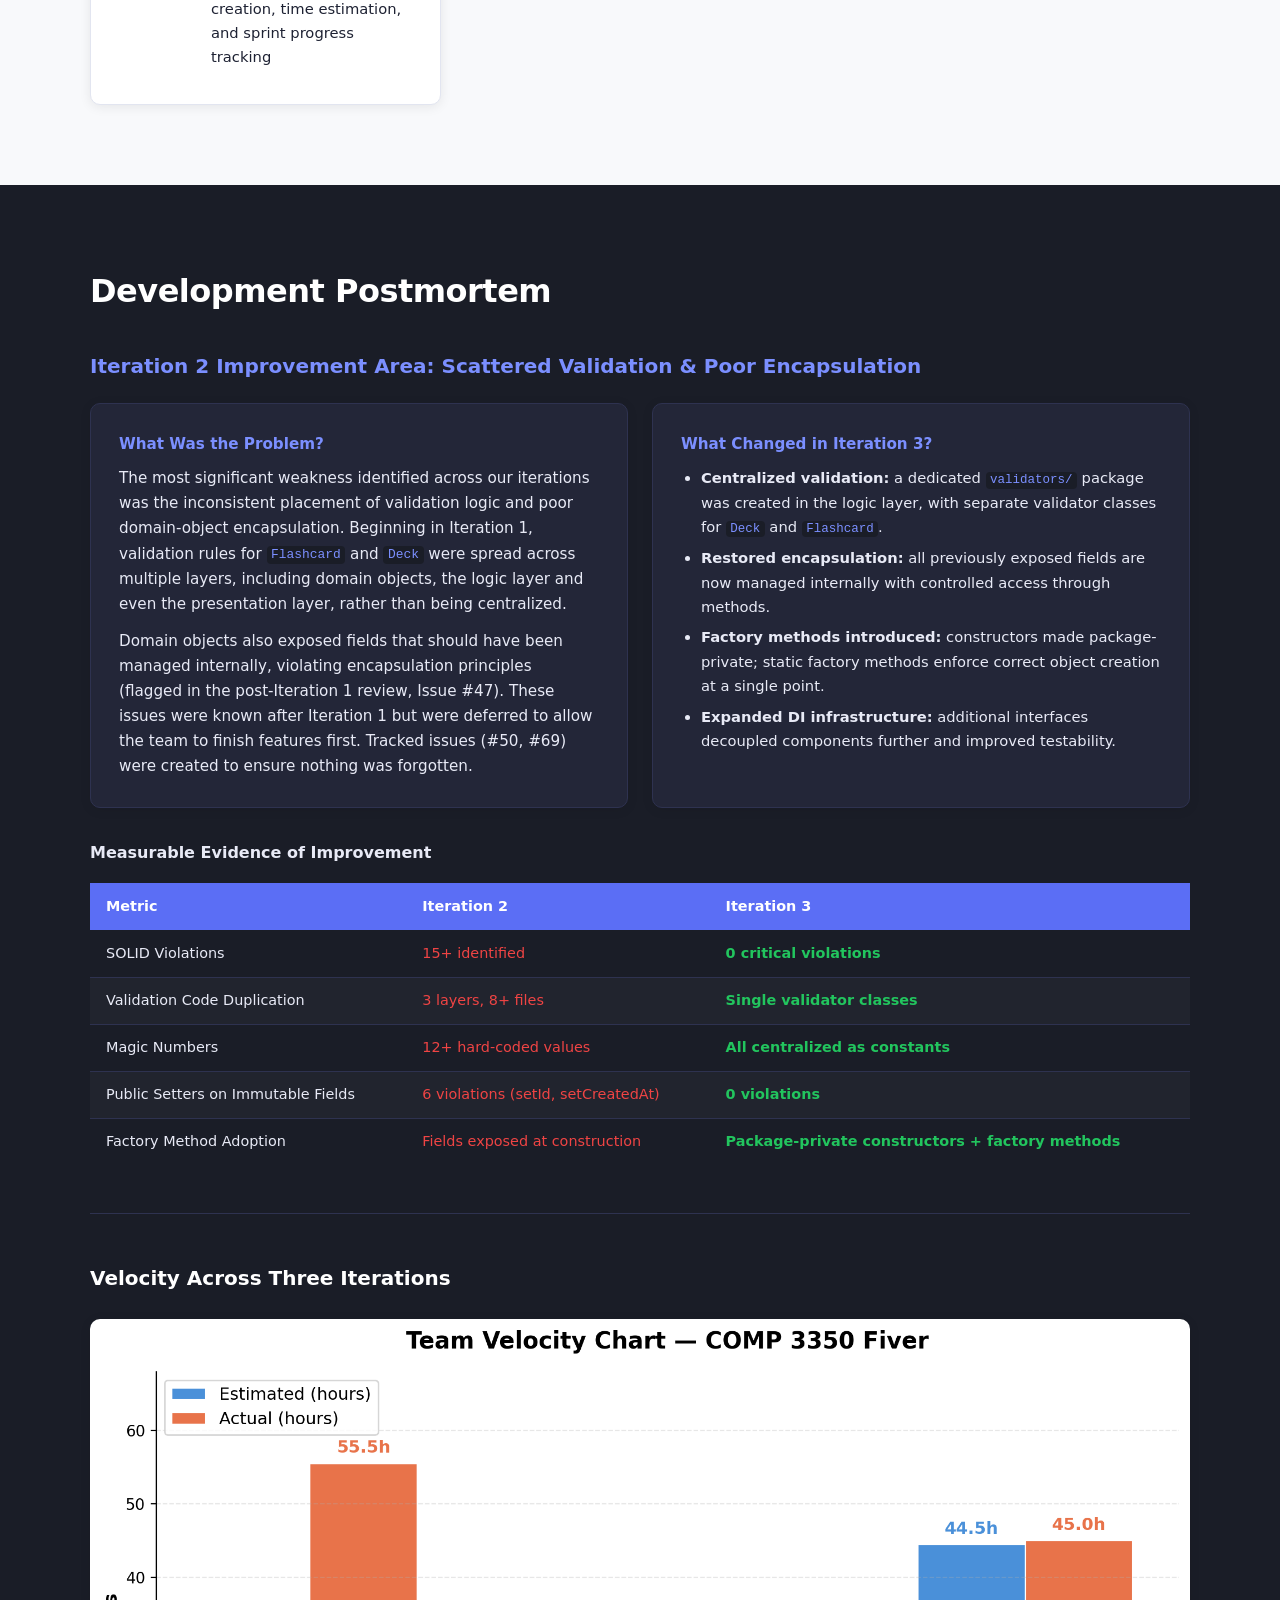
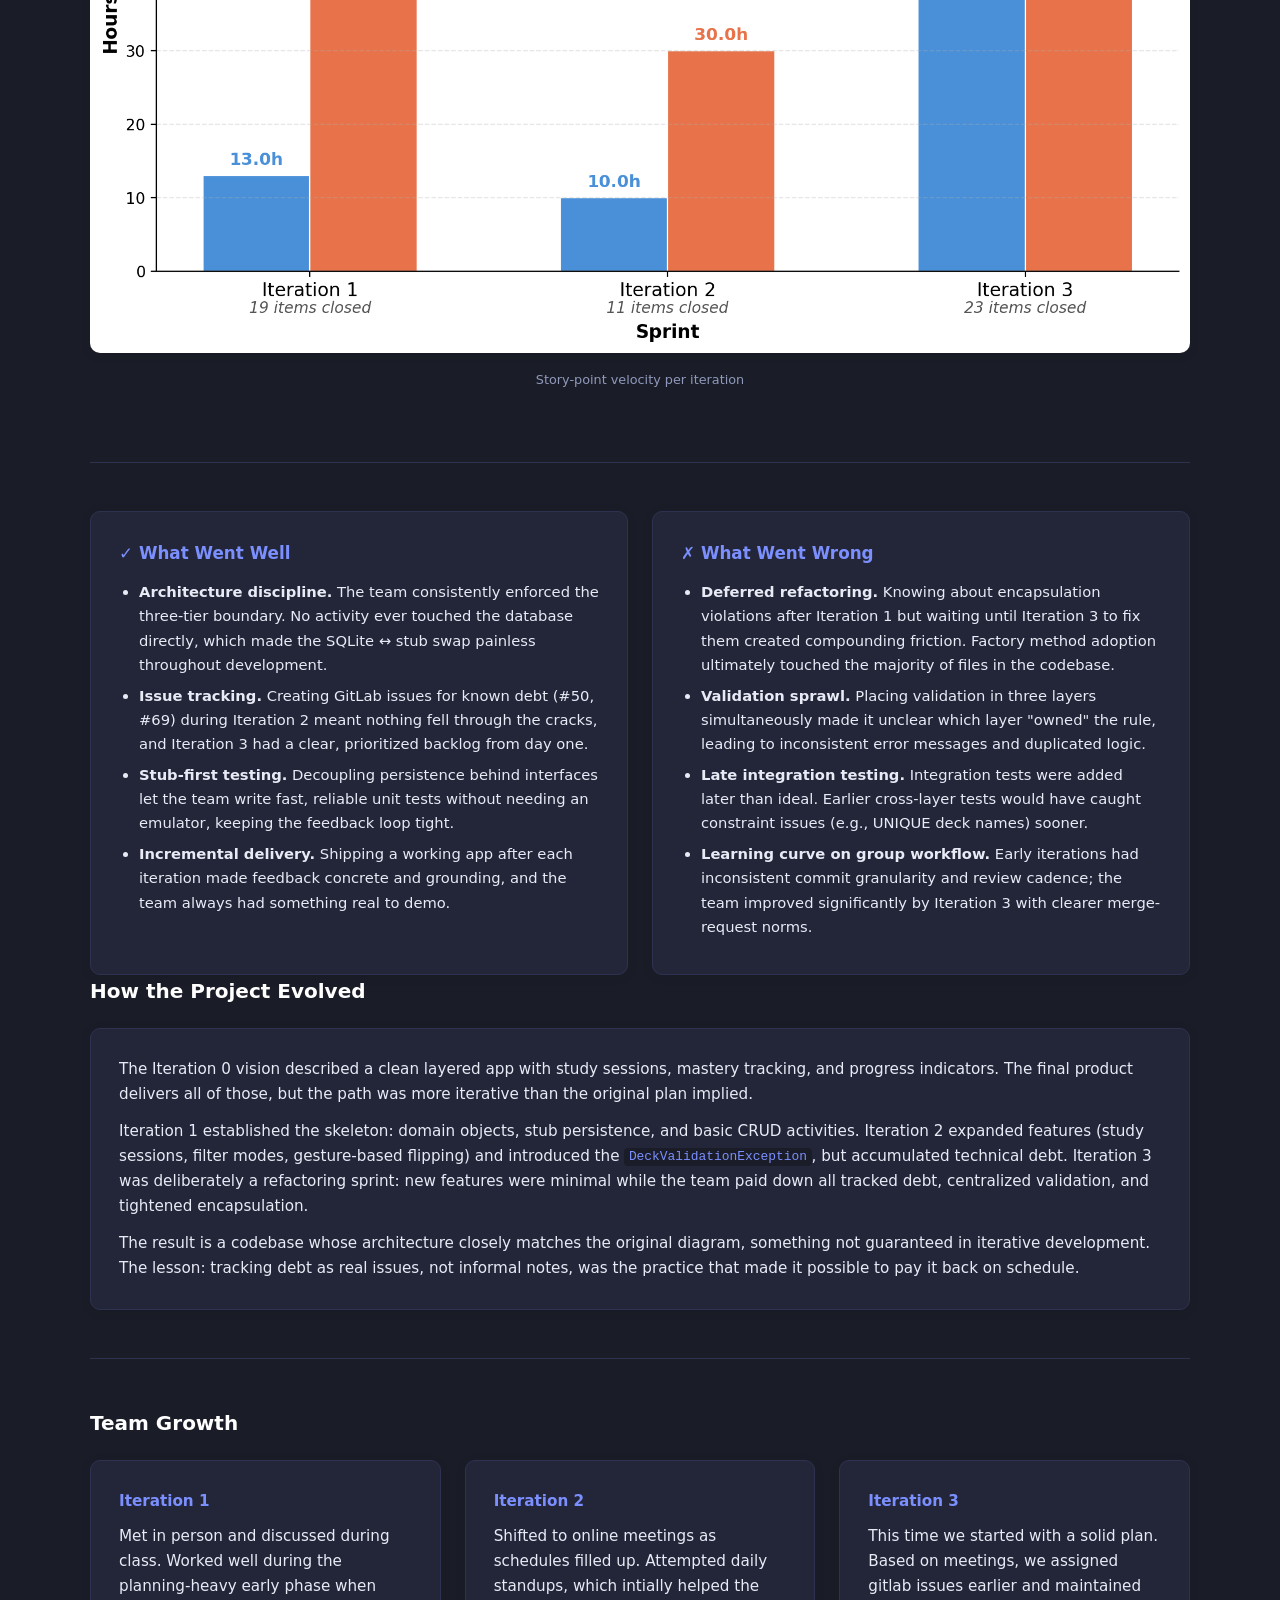
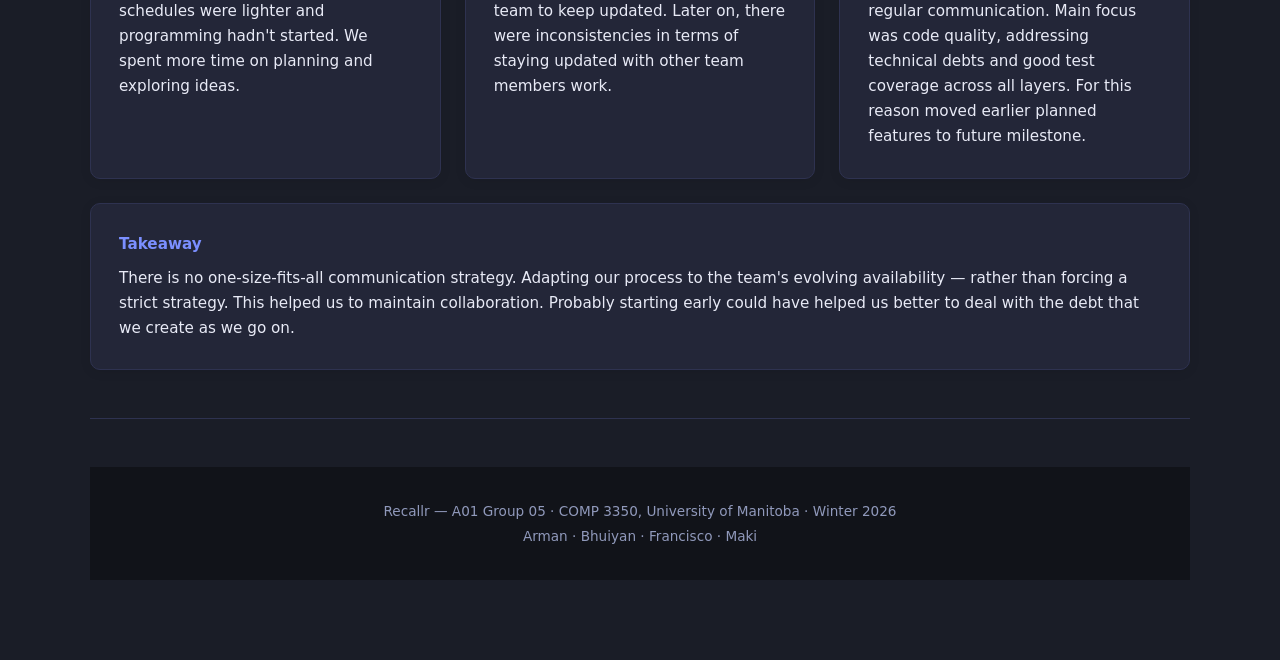
==== commit 22a55416: "updated team growth and skills gained section" ====
--- a/website/index.html
+++ b/website/index.html
@@ -281,11 +281,11 @@
             <h3>Data</h3>
             <p>
               Interface-driven persistence with two implementations switched via
-              dependency injection — no code changes needed to swap them.
-            </p>
-            <ul class="styled-list">
-              <li>SQLite (production) — persists across restarts</li>
-              <li>Stub (unit tests) — in-memory ArrayList</li>
+              dependency injection - no code changes needed to swap them.
+            </p>
+            <ul class="styled-list">
+              <li>SQLite (production): persists across restarts</li>
+              <li>Stub (unit tests): in-memory ArrayList</li>
               <li>CASCADE DELETE for referential integrity</li>
               <li>Pre-populated sample data on first launch</li>
             </ul>
@@ -375,124 +375,78 @@
     </section>
 
     <!-- ─── Team ──────────────────────────────────────────────────── -->
-    <section id="team" class="section section-light">
-      <div class="container">
-        <h2>Team Members &amp; Contributions</h2>
-        <p class="section-intro">
-          Recallr was developed by a four-person team over three two-week
-          iterations. All members contributed across layers; the focus areas
-          below reflect each person's deepest involvement and skills gained.
-        </p>
-
-        <div class="card-grid two-col">
-          <div class="card team-card">
-            <div class="team-avatar">GF</div>
-            <div class="team-info">
-              <h3>Gerick Francisco</h3>
-              <p>
-                <strong>Contributions:</strong> Logic layer with testing,
-                architecture, and UI animation
-              </p>
-              <p><strong>Technical skills gained:</strong></p>
-              <ul class="styled-list">
-                <li>
-                  <strong>Code Quality</strong> — Gained experience identifying
-                  code smells and refactoring code to improve readability and
-                  maintainability.
-                </li>
-                <li>
-                  <strong>SOLID Principles</strong> — Applied SOLID principles
-                  to write more modular and scalable code, improving overall
-                  application design.
-                </li>
-                <li>
-                  <strong>Git</strong> — Built on version control skills through
-                  consistent use of Git, managing changes and collaborating
-                  effectively throughout the project.
-                </li>
-                <li>
-                  <strong>Architecture Documentation</strong> — Contributed to
-                  technical documentation including architecture documentation,
-                  developing the ability to communicate system design and
-                  structure clearly.
-                </li>
-                <li>
-                  <strong>XML</strong> — Worked with XML files for UI layout,
-                  gaining exposure to how front-end components are built and
-                  connected to application logic in Android.
-                </li>
-              </ul>
-            </div>
-          </div>
-
-          <div class="card team-card">
-            <div class="team-avatar">TB</div>
-            <div class="team-info">
-              <h3>M. Tausif Tajwar Bhuiyan</h3>
-              <p><strong>Contributions:</strong></p>
-              <p><strong>Technical skills gained:</strong></p>
-            </div>
-          </div>
-
-          <div class="card team-card">
-            <div class="team-avatar">SM</div>
-            <div class="team-info">
-              <h3>Sophie Maki</h3>
-              <p><strong>Contributions:</strong></p>
-              <p><strong>Technical skills gained:</strong></p>
-              <ul class="styled-list">
-                <li>
-                  <strong>Version Control</strong> — Although figuring it out
-                  was tricky at first, gained much stronger familiarity with Git
-                  and version control workflows over the course of the project.
-                </li>
-                <li>
-                  <strong>Automated Testing</strong> — Learned to write thorough
-                  tests and run them with coverage analysis, which revealed how
-                  much of the codebase previously went untested.
-                </li>
-                <li>
-                  <strong>Code Review</strong> — Developed comfort reviewing
-                  files for code smells and technical debt, reinforcing the
-                  principle that code is read more than it is written.
-                </li>
-              </ul>
-            </div>
-          </div>
-
-          <div class="card team-card">
-            <div class="team-avatar">NA</div>
-            <div class="team-info">
-              <h3>Nur Hossain Arman</h3>
-              <p><strong>Contributions:</strong></p>
-              <p><strong>Technical skills gained:</strong></p>
-              <ul class="styled-list">
-                <li>
-                  <strong>Front-End Development</strong> — Polished
-                  understanding of UI design and development through hands-on
-                  work throughout the project.
-                </li>
-                <li>
-                  <strong>Testing</strong> — Learned UI testing with Espresso
-                  and applied TDD (test-driven development), along with a
-                  stronger grasp of integration and unit tests.
-                </li>
-                <li>
-                  <strong>Documentation</strong> — Grew from little
-                  documentation experience to producing well-formatted markdown
-                  files and technical diagrams.
-                </li>
-                <li>
-                  <strong>Planning</strong> — Gained experience creating and
-                  assigning GitLab issues from meeting plans, estimating time,
-                  and tracking progress.
-                </li>
-              </ul>
-            </div>
-          </div>
-        </div>
+  <section id="team" class="section section-light">
+    <div class="container">
+      <h2>Team Members &amp; Contributions</h2>
+      <p class="section-intro">
+        Recallr was developed by a four-person team over three two-week iterations.
+        All members contributed across layers; the focus areas below reflect each
+        person's deepest involvement and skills gained.
+      </p>
+
+      <div class="card-grid two-col">
+
+        <div class="card team-card">
+          <div class="team-avatar">GF</div>
+          <div class="team-info">
+            <h3>Gerick Francisco</h3>
+            <p><strong>Technical skills gained:</strong></p>
+            <ul class="styled-list">
+              <li><strong>Code Quality:</strong> identifying code smells and refactoring for readability and maintainability</li>
+              <li><strong>SOLID Principles:</strong>  applied throughout to write more modular and scalable code</li>
+              <li><strong>Git:</strong>  built consistent version control and collaboration habits across the project</li>
+              <li><strong>Architecture Documentation:</strong> communicating system design clearly through technical docs</li>
+              <li><strong>XML / Android UI:</strong> building and connecting front-end layouts to application logic</li>
+            </ul>
+          </div>
+        </div>
+
+        <div class="card team-card">
+          <div class="team-avatar">TB</div>
+          <div class="team-info">
+            <h3>M. Tausif Tajwar Bhuiyan</h3>
+            <p><strong>Technical skills gained:</strong></p>
+            <ul class="styled-list">
+              <li><strong>Android Development &amp; Framework</strong></li>
+              <li><strong>Software Architecture &amp; Design Patterns</strong></li>
+              <li><strong>Test-Driven Development (TDD)</strong></li>
+              <li><strong>Refactoring &amp; Technical Debt Management</strong></li>
+              <li><strong>SOLID Principles in Practice</strong></li>
+            </ul>
+          </div>
+        </div>
+
+        <div class="card team-card">
+          <div class="team-avatar">SM</div>
+          <div class="team-info">
+            <h3>Sophie Maki</h3>
+            <p><strong>Technical skills gained:</strong></p>
+            <ul class="styled-list">
+              <li><strong>Version control:</strong> went from barely using Git to managing branches, MRs, and reviews confidently</li>
+              <li><strong>Automated testing:</strong>  learned comprehensive test coverage analysis; moved well beyond "just checking it works"</li>
+              <li><strong>Code review:</strong> developed an eye for code smells and technical debt. Takeaway: <em>"Code is read more than it is written."</em></li>
+            </ul>
+          </div>
+        </div>
+
+        <div class="card team-card">
+          <div class="team-avatar">NA</div>
+          <div class="team-info">
+            <h3>Nur Hossain Arman</h3>
+            <p><strong>Technical skills gained:</strong></p>
+            <ul class="styled-list">
+              <li><strong>Front-end / UI:</strong>  polished understanding of UI design and Android development</li>
+              <li><strong>Testing:</strong> Espresso UI testing, TDD, and a clearer grasp of integration vs. unit tests</li>
+              <li><strong>Documentation:</strong>  architecture diagrams, well-formatted markdown, release notes</li>
+              <li><strong>Planning:</strong> GitLab issue creation, time estimation, and sprint progress tracking</li>
+            </ul>
+          </div>
+        </div>
+
       </div>
-    </section>
+    </div>
+  </section>
+
 
     <!-- ─── Postmortem ────────────────────────────────────────────── -->
     <section id="postmortem" class="section section-dark">
@@ -531,23 +485,23 @@
               <h4>What Changed in Iteration 3?</h4>
               <ul class="styled-list">
                 <li>
-                  <strong>Centralized validation</strong> — a dedicated
+                  <strong>Centralized validation:</strong> a dedicated
                   <code>validators/</code> package was created in the logic
                   layer, with separate validator classes for
                   <code>Deck</code> and <code>Flashcard</code>.
                 </li>
                 <li>
-                  <strong>Restored encapsulation</strong> — all previously
+                  <strong>Restored encapsulation:</strong> all previously
                   exposed fields are now managed internally with controlled
                   access through methods.
                 </li>
                 <li>
-                  <strong>Factory methods introduced</strong> — constructors
+                  <strong>Factory methods introduced:</strong> constructors
                   made package-private; static factory methods enforce correct
                   object creation at a single point.
                 </li>
                 <li>
-                  <strong>Expanded DI infrastructure</strong> — additional
+                  <strong>Expanded DI infrastructure:</strong>  additional
                   interfaces decoupled components further and improved
                   testability.
                 </li>
@@ -700,41 +654,28 @@
           </div>
         </div>
 
-        <!-- Lessons learned -->
-        <div class="postmortem-block">
-          <h3 class="pm-heading">Lessons Learned</h3>
-          <div class="card-grid three-col">
-            <div class="card">
-              <h4>On Architecture</h4>
-              <p>
-                Enforcing layer boundaries from the very first commit is far
-                cheaper than refactoring them later. Interface-driven design
-                gave us the flexibility to swap persistence implementations
-                without touching business logic.
-              </p>
-            </div>
-            <div class="card">
-              <h4>On Technical Debt</h4>
-              <p>
-                Debt is manageable when it is <em>visible</em>. Writing a GitLab
-                issue the moment a shortcut is taken rather than leaving a
-                mental note, which was the single most effective practice for
-                keeping Iteration 3 on track.
-              </p>
-            </div>
-            <div class="card">
-              <h4>On Teamwork</h4>
-              <p>
-                A shared codebase rewards consistency: consistent naming,
-                consistent comment style, and consistent review practices. These
-                habits compounded; the codebase was measurably easier to
-                navigate in Iteration 3 than in Iteration 1.
-              </p>
-            </div>
-          </div>
+       <!-- Team growth-->
+      <div class="postmortem-block">
+        <h3 class="pm-heading">Team Growth</h3>
+        <div class="card-grid three-col">
+          <div class="card">
+            <h4>Iteration 1 </h4>
+            <p>Met in person and discussed during class. Worked well during the planning-heavy early phase when schedules were lighter and programming hadn't started. We spent more time on planning and exploring ideas.</p>
+          </div>
+          <div class="card">
+            <h4>Iteration 2 </h4>
+            <p>Shifted to online meetings as schedules filled up. Attempted daily standups, which intially helped the team to keep updated. Later on, there were inconsistencies in terms of staying updated with other team members work.</p>
+          </div>
+          <div class="card">
+            <h4>Iteration 3</h4>
+            <p>This time we started with a solid plan. Based on meetings, we assigned gitlab issues earlier and maintained regular communication. Main focus was code quality, addressing technical debts and good test coverage across all layers. For this reason moved earlier planned features to future milestone.</p>
+          </div>
+        </div>
+        <div class="card" style="margin-top: 1.5rem;">
+          <h4>Takeaway</h4>
+          <p>There is no one-size-fits-all communication strategy. Adapting our process to the team's evolving availability — rather than forcing a strict strategy. This helped us to maintain collaboration. Probably starting early could have helped us better to deal with the debt that we create as we go on.</p>
         </div>
       </div>
-    </section>
 
     <!-- ─── Footer ─────────────────────────────────────────────────── -->
     <footer class="footer">
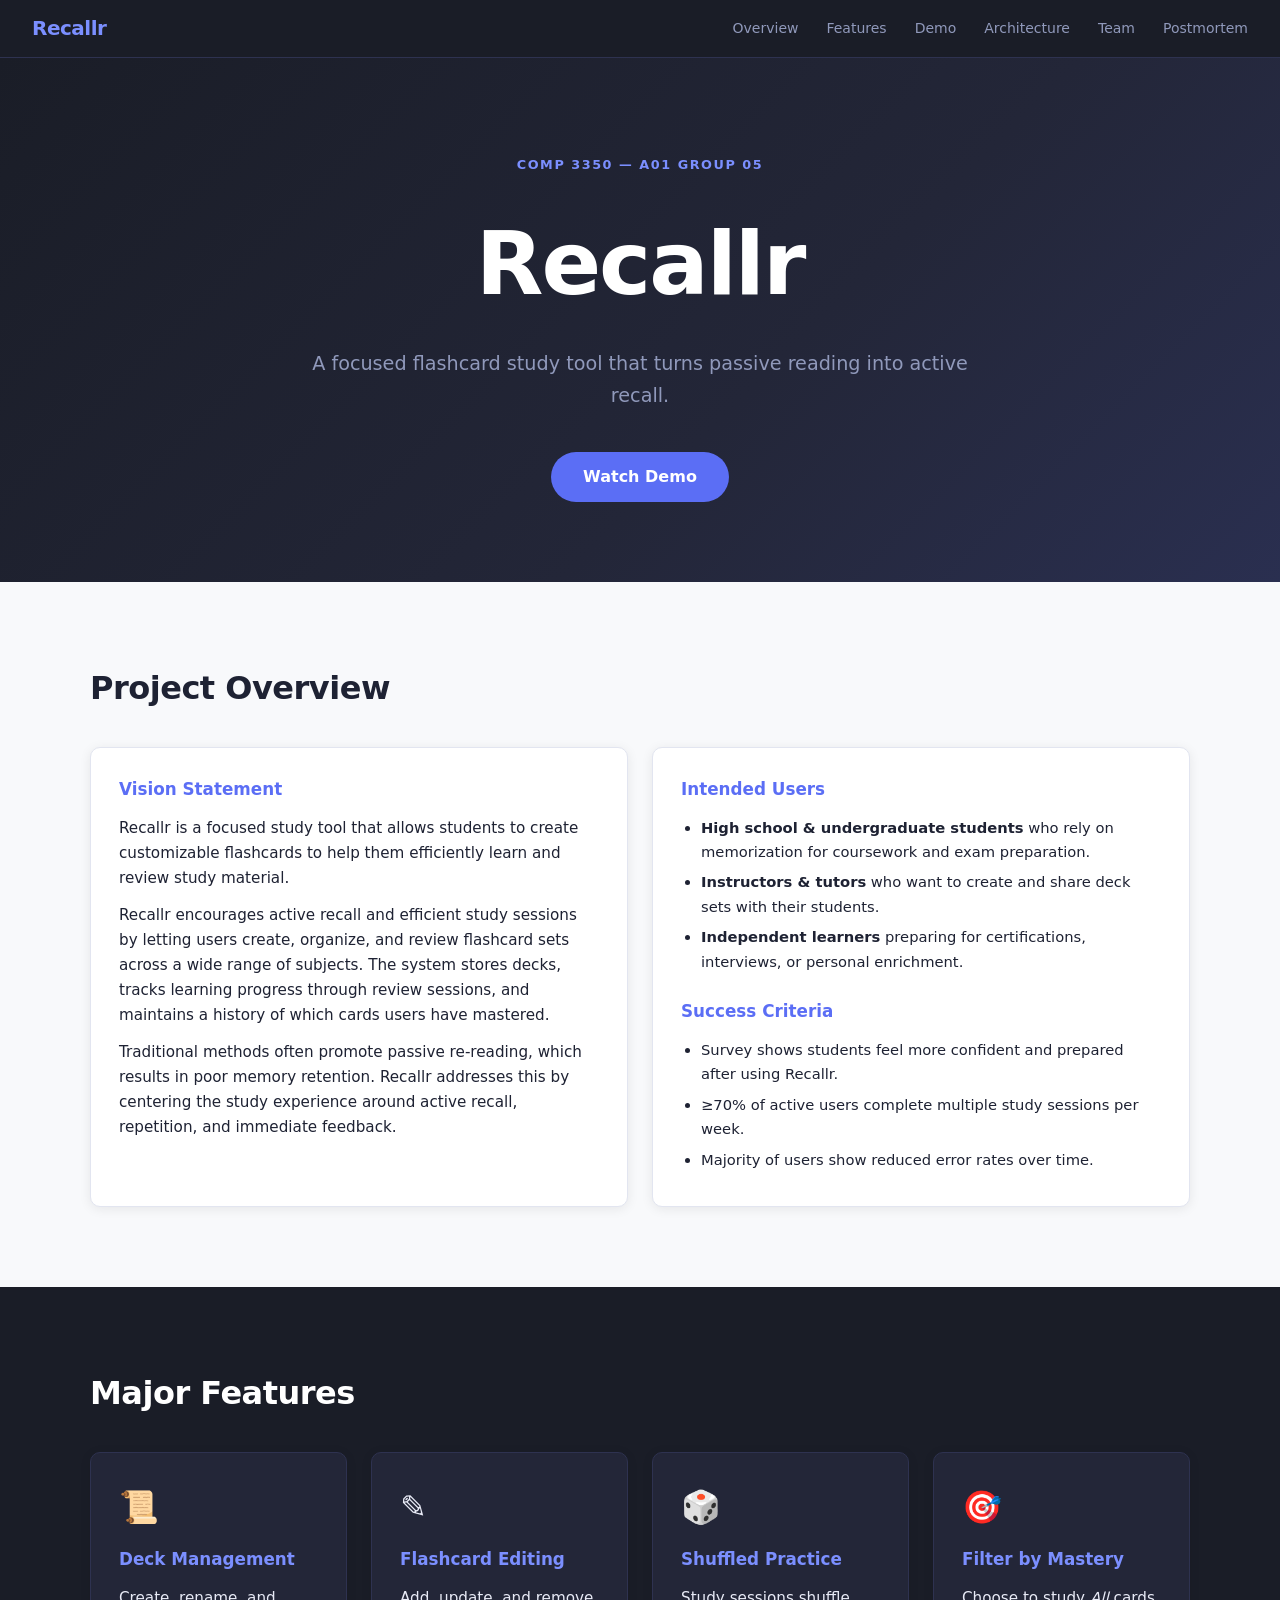
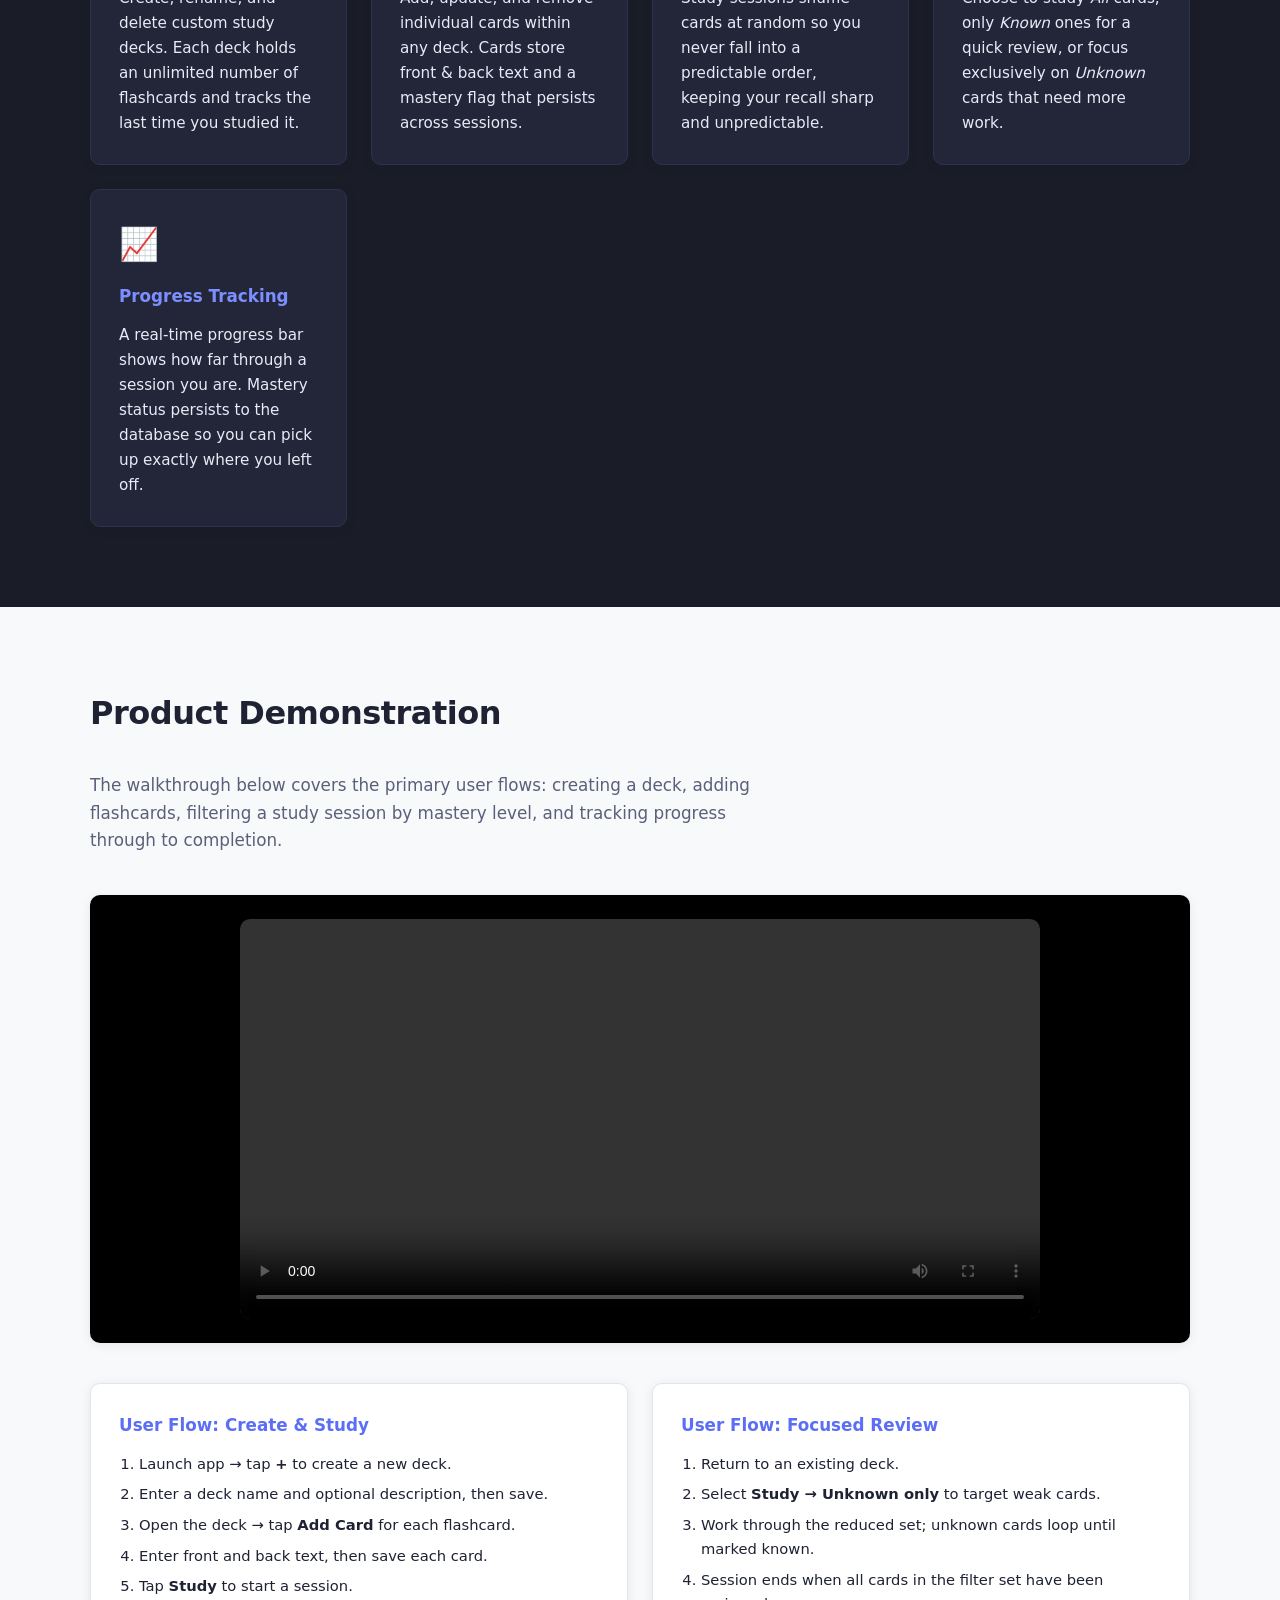
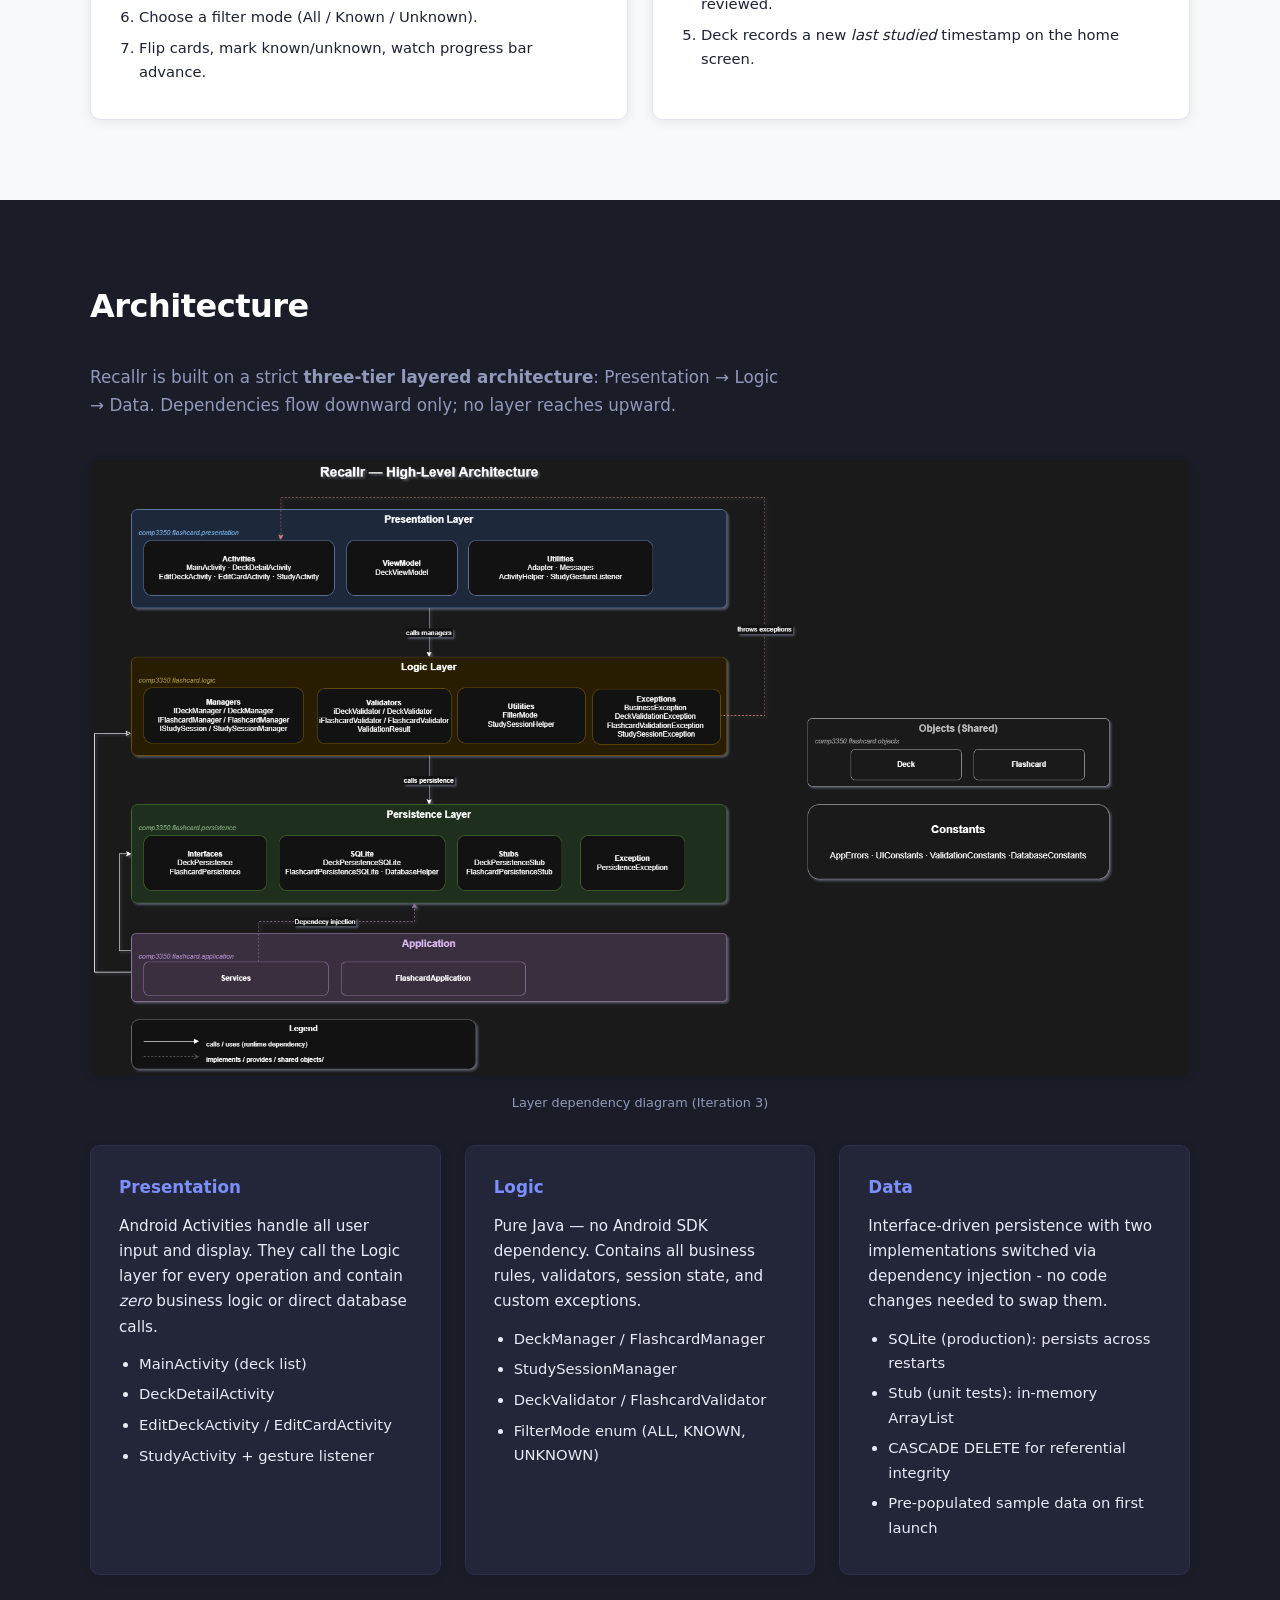
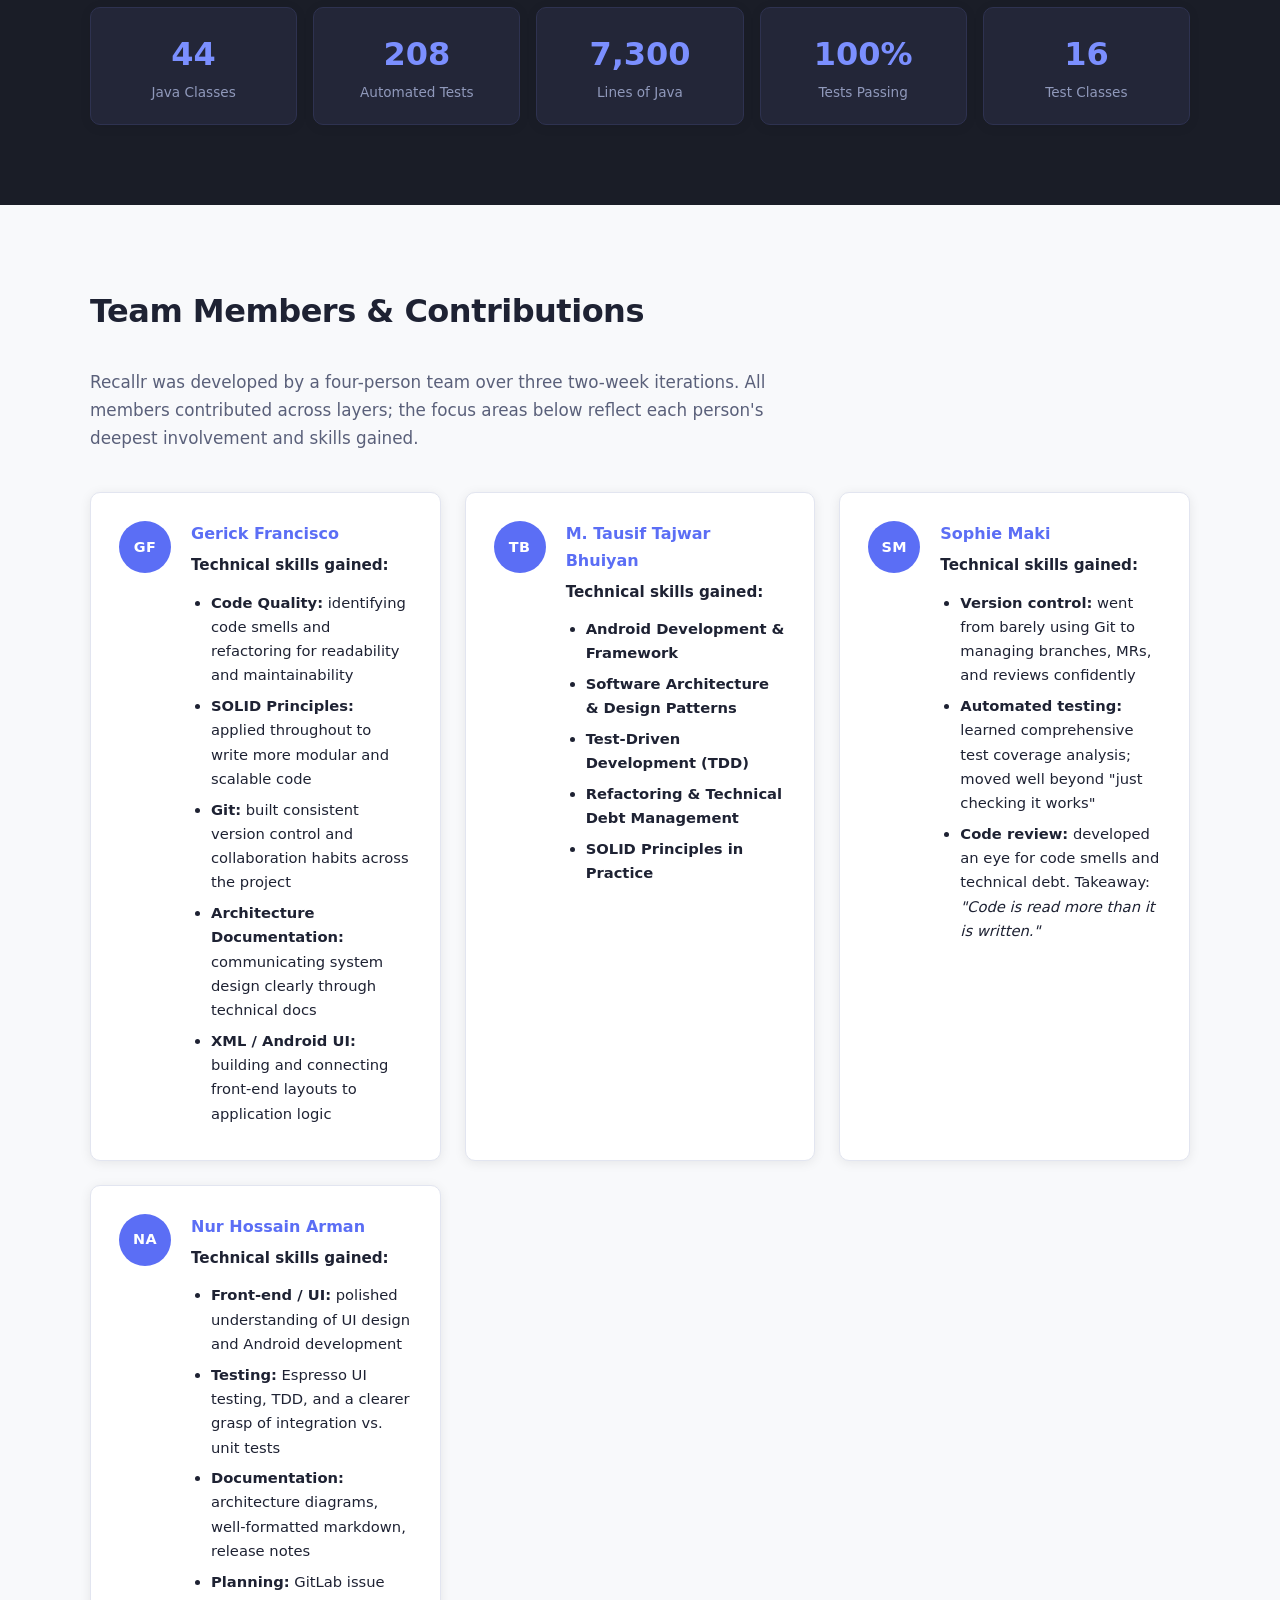
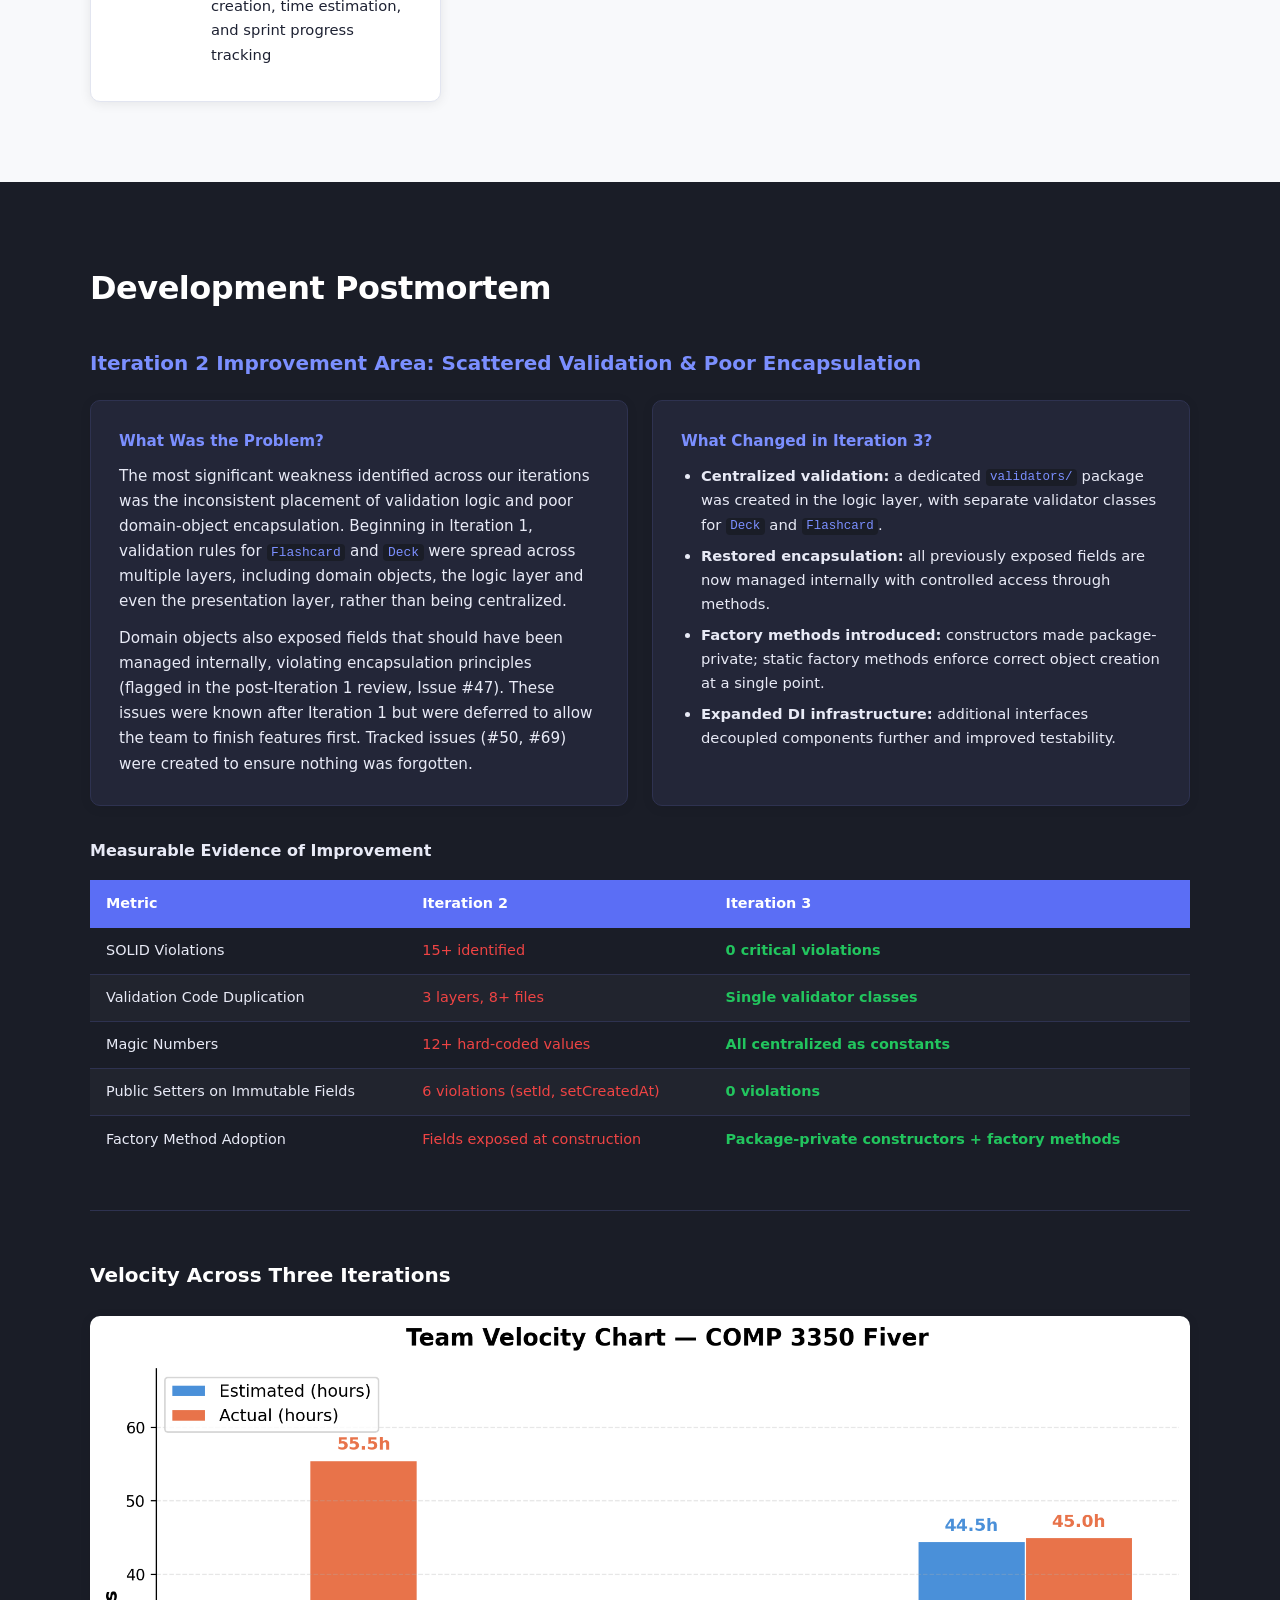
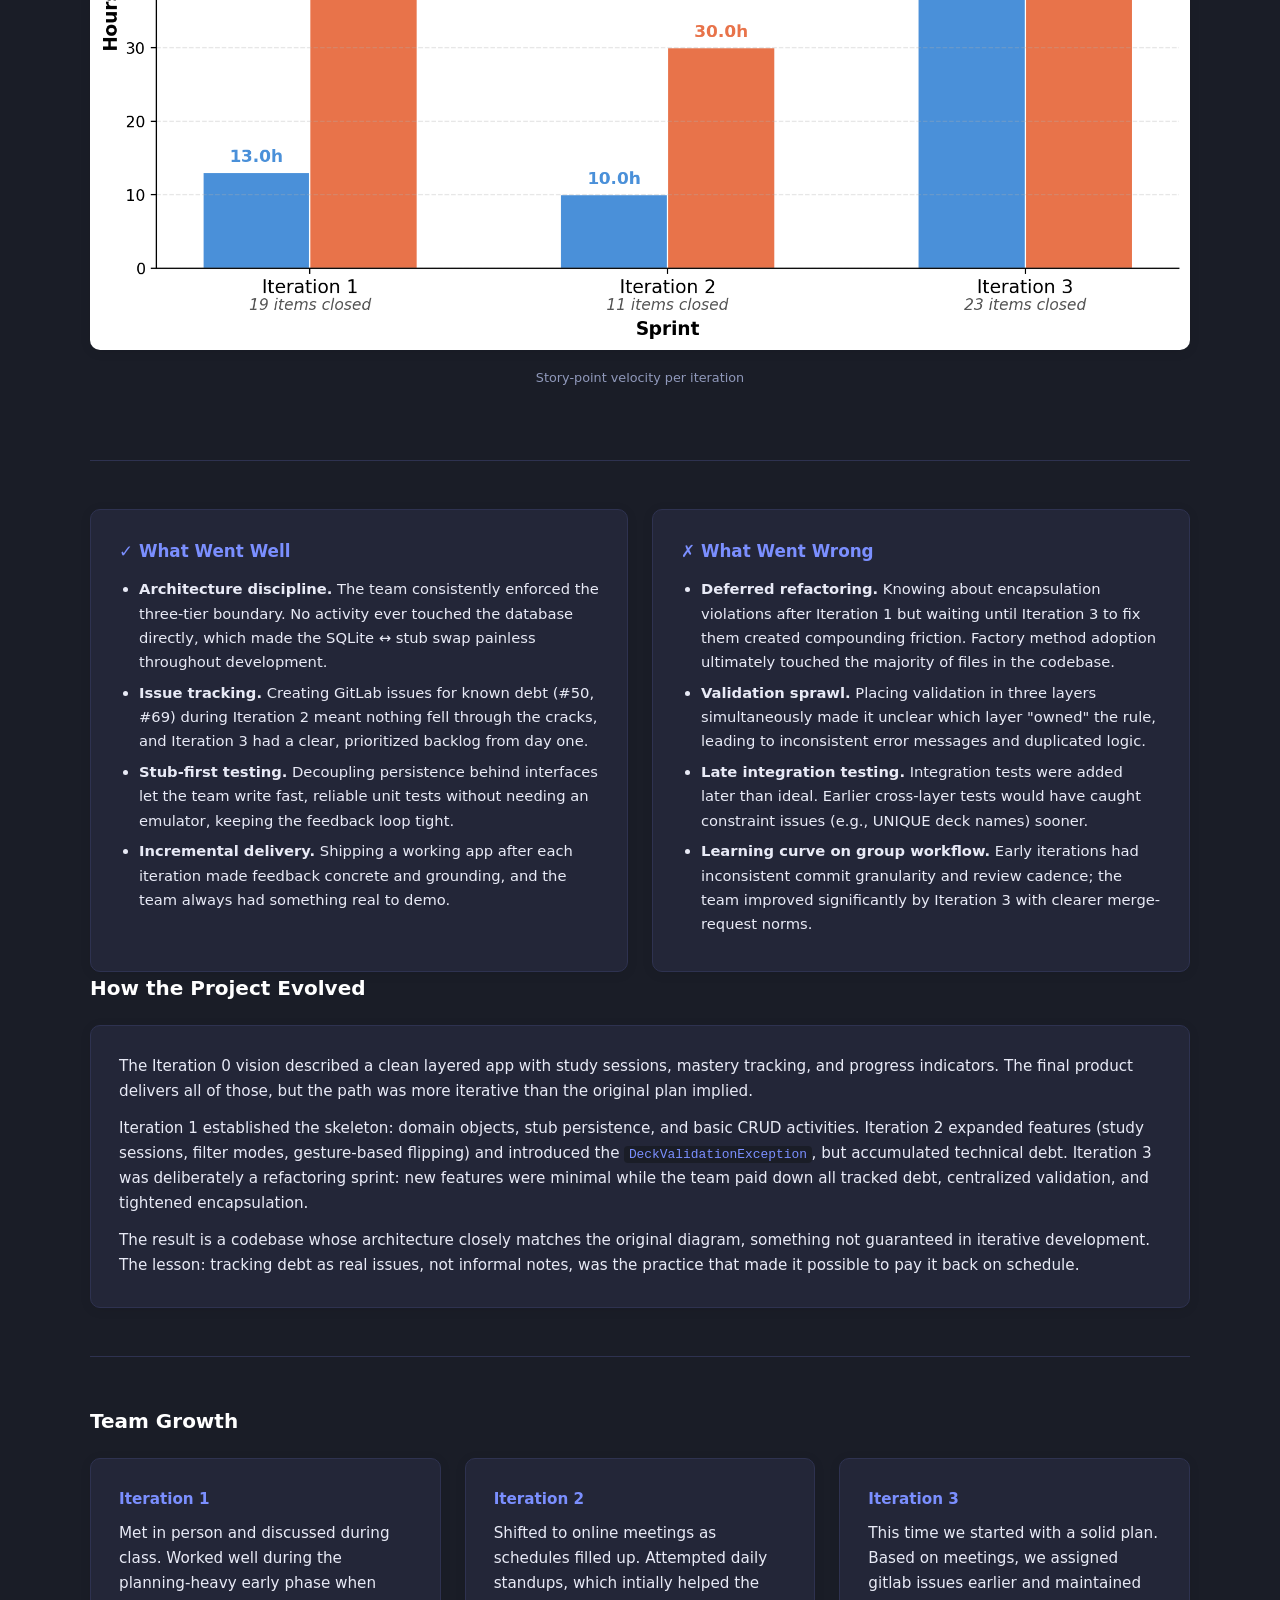
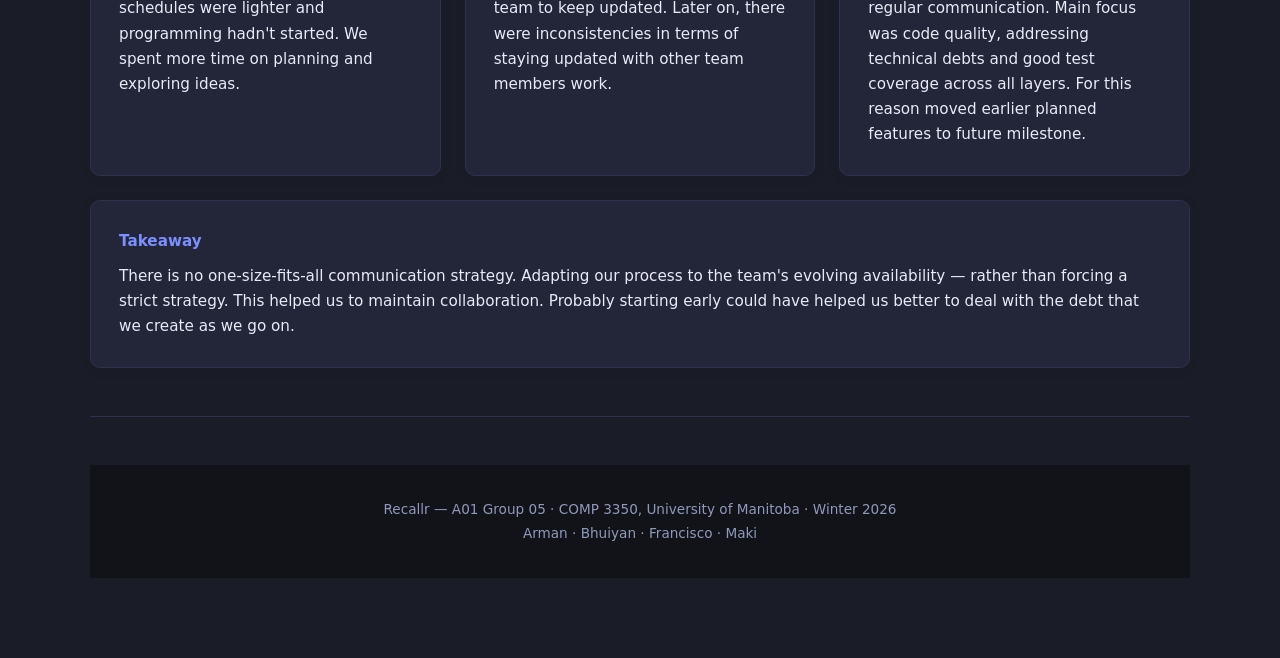
==== commit 6d7af4bb: "feature section edit" ====
--- a/website/index.html
+++ b/website/index.html
@@ -135,15 +135,6 @@
               Choose to study <em>All</em> cards, only <em>Known</em> ones for a
               quick review, or focus exclusively on <em>Unknown</em> cards that
               need more work.
-            </p>
-          </div>
-
-          <div class="card">
-            <div class="feature-icon">&#128260;</div>
-            <h3>Re-queue Until Known</h3>
-            <p>
-              Cards you mark as unknown are automatically re-queued within the
-              same session so you keep seeing them until you've nailed them.
             </p>
           </div>
 
